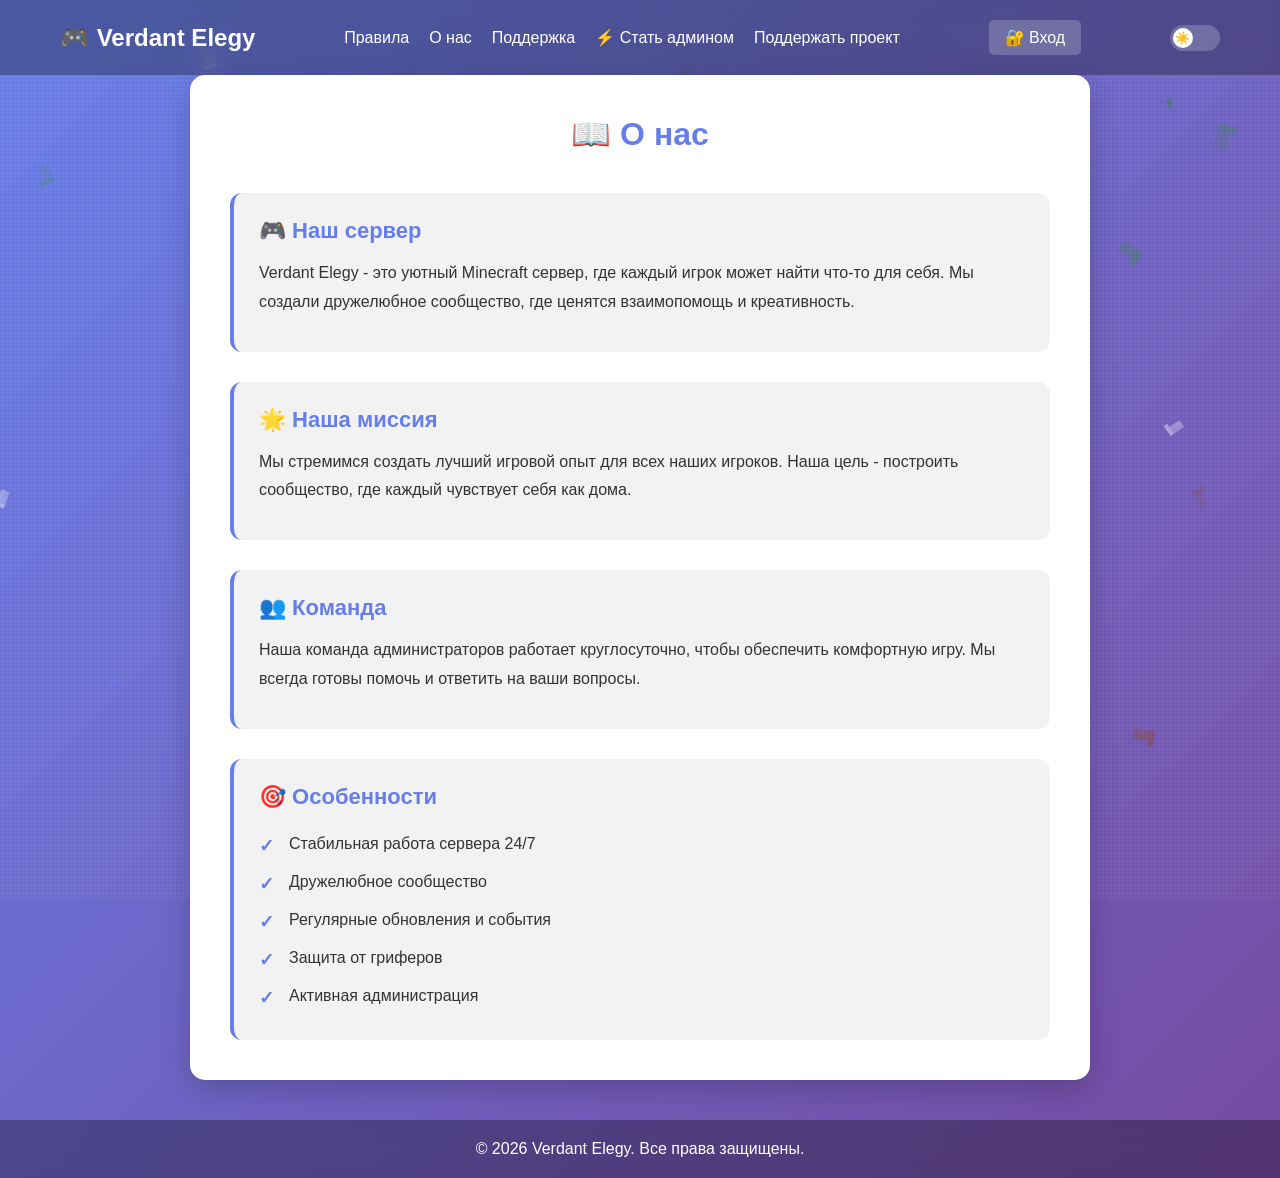
==== about.html @ e1be9d6c "Add files via upload" ====
<!DOCTYPE html>
<html lang="ru">
<head>
    <meta charset="UTF-8">
    <meta name="viewport" content="width=device-width, initial-scale=1.0">
    <title>Verdant Elegy - О нас</title>
    <link rel="icon" type="image/svg+xml" href="favicon.svg">
    <link rel="stylesheet" href="style.css?v=7">
</head>
<body>
    <header>
        <div class="container">
            <a href="index.html" style="text-decoration: none; color: white;"><h1>🎮 Verdant Elegy</h1></a>
            <nav>
                <a href="rules.html">Правила</a>
                <a href="about.html">О нас</a>
                <a href="support.html">Поддержка</a>
                <a href="apply.html">⚡ Стать админом</a>
                <a href="https://verdantelegy.trademc.org/" target="_blank">Поддержать проект</a>
            </nav>
            <div class="user-menu" id="user-menu-container" style="display: none;">
                <div class="user-menu-dropdown">
                    <div class="user-menu-toggle" id="user-menu-toggle">
                        <span id="username-display"></span>
                        <span>▼</span>
                    </div>
                    <div class="user-menu-content" id="user-menu-content">
                        <a href="admin.html" class="admin-link" id="admin-menu-link" style="display: none;">⚙️ Админ панель</a>
                        <button id="logout-btn" class="logout-btn">Выйти</button>
                    </div>
                </div>
            </div>
            <a href="login.html" id="login-link" style="background: rgba(255,255,255,0.2); padding: 8px 16px; border-radius: 5px; white-space: nowrap; text-decoration: none; color: white;">🔐 Вход</a>
            <button class="theme-toggle" id="themeToggle" aria-label="Переключить тему">
                <span class="theme-toggle-slider"></span>
            </button>
        </div>
    </header>

    <main class="container">
        <section class="about-section">
            <h2>📖 О нас</h2>
            <div class="about-content" id="about-content">
                <div class="about-block">
                    <h3>🎮 Наш сервер</h3>
                    <p>Verdant Elegy - это уютный Minecraft сервер, где каждый игрок может найти что-то для себя. Мы создали дружелюбное сообщество, где ценятся взаимопомощь и креативность.</p>
                </div>

                <div class="about-block">
                    <h3>🌟 Наша миссия</h3>
                    <p>Мы стремимся создать лучший игровой опыт для всех наших игроков. Наша цель - построить сообщество, где каждый чувствует себя как дома.</p>
                </div>

                <div class="about-block">
                    <h3>👥 Команда</h3>
                    <p>Наша команда администраторов работает круглосуточно, чтобы обеспечить комфортную игру. Мы всегда готовы помочь и ответить на ваши вопросы.</p>
                </div>

                <div class="about-block">
                    <h3>🎯 Особенности</h3>
                    <ul>
                        <li>Стабильная работа сервера 24/7</li>
                        <li>Дружелюбное сообщество</li>
                        <li>Регулярные обновления и события</li>
                        <li>Защита от гриферов</li>
                        <li>Активная администрация</li>
                    </ul>
                </div>
            </div>
        </section>
    </main>

    <footer>
        <div class="container">
            <p>© 2026 Verdant Elegy. Все права защищены.</p>
        </div>
    </footer>

    <script src="script.js"></script>
    <script src="about.js"></script>
</body>
</html>
---- style.css ----
* {
    margin: 0;
    padding: 0;
    box-sizing: border-box;
}

body {
    font-family: 'Segoe UI', Tahoma, Geneva, Verdana, sans-serif;
    background: linear-gradient(135deg, #667eea 0%, #764ba2 100%);
    color: #333;
    min-height: 100vh;
    transition: background 0.3s ease, color 0.3s ease;
    position: relative;
    overflow-x: hidden;
}

body::before {
    content: '';
    position: fixed;
    top: 0;
    left: 0;
    width: 100%;
    height: 100%;
    background-image: 
        repeating-linear-gradient(0deg, transparent, transparent 2px, rgba(255,255,255,0.03) 2px, rgba(255,255,255,0.03) 4px),
        repeating-linear-gradient(90deg, transparent, transparent 2px, rgba(255,255,255,0.03) 2px, rgba(255,255,255,0.03) 4px);
    pointer-events: none;
    z-index: 1;
}

body.dark-theme {
    background: linear-gradient(135deg, #1a1a2e 0%, #16213e 100%);
    color: #e0e0e0;
}

#particles-canvas {
    position: fixed;
    top: 0;
    left: 0;
    width: 100%;
    height: 100%;
    pointer-events: none;
    z-index: 0;
}

.container {
    max-width: 1200px;
    margin: 0 auto;
    padding: 0 20px;
    position: relative;
    z-index: 2;
}

header {
    background: rgba(0, 0, 0, 0.3);
    backdrop-filter: blur(10px);
    padding: 20px 0;
    position: sticky;
    top: 0;
    z-index: 100;
    transition: background 0.3s ease;
}

body.dark-theme header {
    background: rgba(0, 0, 0, 0.5);
}

header .container {
    display: flex;
    justify-content: space-between;
    align-items: center;
    gap: 20px;
}

.theme-toggle {
    background: rgba(255, 255, 255, 0.2);
    border: none;
    border-radius: 20px;
    width: 50px;
    height: 26px;
    cursor: pointer;
    transition: background 0.3s ease;
    padding: 0;
    position: relative;
    flex-shrink: 0;
}

.theme-toggle:hover {
    background: rgba(255, 255, 255, 0.3);
}

.theme-toggle-slider {
    position: absolute;
    top: 3px;
    left: 3px;
    width: 20px;
    height: 20px;
    background: white;
    border-radius: 50%;
    transition: transform 0.3s ease;
    display: flex;
    align-items: center;
    justify-content: center;
    font-size: 12px;
}

body.dark-theme .theme-toggle-slider {
    transform: translateX(24px);
}

.theme-toggle-slider::before {
    content: '☀️';
}

body.dark-theme .theme-toggle-slider::before {
    content: '🌙';
}

@keyframes slideIn {
    from {
        transform: translateX(100%);
        opacity: 0;
    }
    to {
        transform: translateX(0);
        opacity: 1;
    }
}

@keyframes slideOut {
    from {
        transform: translateX(0);
        opacity: 1;
    }
    to {
        transform: translateX(100%);
        opacity: 0;
    }
}

header h1 {
    color: white;
    font-size: 24px;
    white-space: nowrap;
}

nav {
    display: flex;
    align-items: center;
    gap: 20px;
}

nav a {
    color: white;
    text-decoration: none;
    transition: opacity 0.3s;
    white-space: nowrap;
}

nav a:hover {
    opacity: 0.7;
}

main {
    padding: 40px 20px;
    position: relative;
    z-index: 2;
}

section {
    background: white;
    border-radius: 15px;
    padding: 40px;
    margin-bottom: 30px;
    box-shadow: 0 10px 30px rgba(0, 0, 0, 0.2);
    transition: background 0.3s ease, color 0.3s ease;
}

body.dark-theme section {
    background: #0f3460;
    color: #e0e0e0;
}

.hero {
    text-align: center;
}

.hero h2 {
    color: #667eea;
    margin-bottom: 30px;
    font-size: 32px;
}

.server-info {
    background: #f8f9fa;
    padding: 20px;
    border-radius: 10px;
    display: inline-block;
    transition: background 0.3s ease;
}

body.dark-theme .server-info {
    background: rgba(0, 0, 0, 0.3);
}

.server-info p {
    margin: 10px 0;
    font-size: 18px;
}

.ip {
    background: #667eea;
    color: white;
    padding: 5px 15px;
    border-radius: 5px;
    font-family: monospace;
    cursor: pointer;
    transition: background 0.3s ease, transform 0.2s ease;
    user-select: none;
    position: relative;
}

.ip:hover {
    background: #5568d3;
    transform: scale(1.05);
}

.ip:active {
    transform: scale(0.98);
}

.ip::after {
    content: '📋';
    margin-left: 8px;
    opacity: 0.7;
}

.ip.copied::after {
    content: '✓';
    color: #4ade80;
}

.status-online {
    color: #4ade80;
    font-weight: bold;
}

.status-online::before {
    content: '🟢 ';
}

.status-offline {
    color: #ef4444;
    font-weight: bold;
}

.status-offline::before {
    content: '🔴 ';
}

.status-loading {
    color: #fbbf24;
    font-weight: bold;
}

.status-loading::before {
    content: '🟡 ';
}

#onlineInfo {
    animation: fadeIn 0.5s ease;
}

.rules-section h2 {
    color: #667eea;
    margin-bottom: 20px;
    text-align: center;
}

.rules-intro {
    text-align: center;
    font-size: 18px;
    color: #666;
    margin-bottom: 40px;
    padding: 15px;
    background: #f8f9fa;
    border-radius: 8px;
}

body.dark-theme .rules-intro {
    background: rgba(0, 0, 0, 0.3);
    color: #b0b0b0;
}

.rule-category {
    margin-bottom: 40px;
}

.rule-category h3 {
    color: #667eea;
    margin-bottom: 20px;
    font-size: 24px;
}

.rule-item {
    display: flex;
    gap: 15px;
    margin-bottom: 20px;
    padding: 20px;
    background: #f8f9fa;
    border-radius: 8px;
    transition: transform 0.2s ease, background 0.3s ease;
}

.rule-item:hover {
    transform: translateX(5px);
}

body.dark-theme .rule-item {
    background: rgba(0, 0, 0, 0.3);
}

.rule-number {
    font-size: 24px;
    font-weight: bold;
    color: #667eea;
    min-width: 30px;
}

.rule-content h4 {
    color: #333;
    margin-bottom: 8px;
    font-size: 18px;
}

body.dark-theme .rule-content h4 {
    color: #e0e0e0;
}

.rule-content p {
    color: #666;
    line-height: 1.6;
}

body.dark-theme .rule-content p {
    color: #b0b0b0;
}

.punishment-info {
    display: grid;
    gap: 20px;
    margin-top: 20px;
}

.punishment-item {
    display: flex;
    align-items: center;
    gap: 15px;
    padding: 20px;
    background: #fff3cd;
    border-left: 4px solid #ffc107;
    border-radius: 8px;
}

body.dark-theme .punishment-item {
    background: rgba(255, 193, 7, 0.2);
}

.punishment-icon {
    font-size: 32px;
}

.punishment-item strong {
    display: block;
    color: #333;
    margin-bottom: 5px;
}

body.dark-theme .punishment-item strong {
    color: #e0e0e0;
}

.punishment-item p {
    color: #666;
    margin: 0;
}

body.dark-theme .punishment-item p {
    color: #b0b0b0;
}

.rules-footer {
    margin-top: 40px;
    padding: 25px;
    background: #e3f2fd;
    border-radius: 8px;
    text-align: center;
}

body.dark-theme .rules-footer {
    background: rgba(102, 126, 234, 0.2);
}

.rules-footer p {
    margin: 10px 0;
    color: #333;
}

body.dark-theme .rules-footer p {
    color: #e0e0e0;
}

.rules-footer a {
    color: #667eea;
    text-decoration: none;
    font-weight: bold;
}

.rules-footer a:hover {
    text-decoration: underline;
}

@keyframes fadeIn {
    from {
        opacity: 0;
    }
    to {
        opacity: 1;
    }
}

.support-section h2,
.donate-section h2 {
    color: #667eea;
    margin-bottom: 30px;
    text-align: center;
}

.support-form {
    max-width: 600px;
    margin: 0 auto 40px;
}

.support-form h3 {
    margin-bottom: 20px;
    color: #555;
    transition: color 0.3s ease;
    text-align: center;
}

body.dark-theme .support-form h3 {
    color: #b0b0b0;
}

body.dark-theme .support-form p {
    color: #999;
}

.discord-support {
    text-align: center;
    padding: 40px;
    background: linear-gradient(135deg, #5865F2 0%, #7289DA 100%);
    border-radius: 15px;
    color: white;
    margin-bottom: 30px;
}

.discord-icon {
    font-size: 64px;
    margin-bottom: 20px;
}

.discord-support h3 {
    font-size: 28px;
    margin-bottom: 15px;
}

.discord-support p {
    font-size: 16px;
    margin-bottom: 25px;
    opacity: 0.9;
}

.discord-btn {
    display: inline-block;
    padding: 15px 40px;
    background: white;
    color: #5865F2;
    text-decoration: none;
    border-radius: 8px;
    font-weight: bold;
    font-size: 18px;
    transition: transform 0.3s ease, box-shadow 0.3s ease;
}

.discord-btn:hover {
    transform: translateY(-3px);
    box-shadow: 0 8px 20px rgba(0, 0, 0, 0.3);
}

.support-divider {
    text-align: center;
    margin: 40px 0;
    position: relative;
}

.support-divider::before,
.support-divider::after {
    content: '';
    position: absolute;
    top: 50%;
    width: 40%;
    height: 1px;
    background: #e0e0e0;
}

body.dark-theme .support-divider::before,
body.dark-theme .support-divider::after {
    background: #555;
}

.support-divider::before {
    left: 0;
}

.support-divider::after {
    right: 0;
}

.support-divider span {
    background: white;
    padding: 0 20px;
    color: #999;
    font-weight: bold;
}

body.dark-theme .support-divider span {
    background: #0f3460;
    color: #b0b0b0;
}

form input,
form select,
form textarea {
    width: 100%;
    padding: 12px;
    margin-bottom: 15px;
    border: 2px solid #e0e0e0;
    border-radius: 8px;
    font-size: 16px;
    transition: border-color 0.3s, background 0.3s, color 0.3s;
    background: white;
    color: #333;
}

body.dark-theme form input,
body.dark-theme form select,
body.dark-theme form textarea {
    background: rgba(0, 0, 0, 0.3);
    border-color: #555;
    color: #e0e0e0;
}

body.dark-theme form input::placeholder,
body.dark-theme form textarea::placeholder {
    color: #999;
}

form input:focus,
form select:focus,
form textarea:focus {
    outline: none;
    border-color: #667eea;
}

form button {
    width: 100%;
    padding: 15px;
    background: #667eea;
    color: white;
    border: none;
    border-radius: 8px;
    font-size: 18px;
    cursor: pointer;
    transition: background 0.3s;
}

form button:hover {
    background: #5568d3;
}

.faq-section h2 {
    color: #667eea;
    margin-bottom: 30px;
    text-align: center;
}

.faq {
    margin-top: 0;
}

.faq h3 {
    margin-bottom: 20px;
    color: #555;
    transition: color 0.3s ease;
}

body.dark-theme .faq h3 {
    color: #b0b0b0;
}

.faq-item {
    background: #f8f9fa;
    padding: 20px;
    border-radius: 8px;
    margin-bottom: 15px;
    transition: background 0.3s ease;
}

body.dark-theme .faq-item {
    background: rgba(0, 0, 0, 0.3);
}

.faq-item h4 {
    color: #667eea;
    margin-bottom: 10px;
}

.donate-options {
    display: grid;
    grid-template-columns: repeat(auto-fit, minmax(250px, 1fr));
    gap: 30px;
    margin-top: 30px;
}

.donate-card {
    background: #f8f9fa;
    padding: 30px;
    border-radius: 10px;
    text-align: center;
    transition: transform 0.3s;
}

.donate-card:hover {
    transform: translateY(-5px);
}

.donate-card.featured {
    background: linear-gradient(135deg, #667eea 0%, #764ba2 100%);
    color: white;
    transform: scale(1.05);
}

.donate-card h3 {
    font-size: 24px;
    margin-bottom: 15px;
}

.price {
    font-size: 32px;
    font-weight: bold;
    margin: 20px 0;
    color: #667eea;
}

.featured .price {
    color: white;
}

.donate-card ul {
    list-style: none;
    margin: 20px 0;
    text-align: left;
}

.donate-card li {
    padding: 8px 0;
    padding-left: 25px;
    position: relative;
}

.donate-card li:before {
    content: "✓";
    position: absolute;
    left: 0;
    color: #667eea;
    font-weight: bold;
}

.featured li:before {
    color: white;
}

.donate-btn {
    padding: 12px 30px;
    background: #667eea;
    color: white;
    border: none;
    border-radius: 8px;
    cursor: pointer;
    font-size: 16px;
    transition: background 0.3s;
}

.donate-btn:hover {
    background: #5568d3;
}

.featured .donate-btn {
    background: white;
    color: #667eea;
}

.featured .donate-btn:hover {
    background: #f0f0f0;
}

footer {
    background: rgba(0, 0, 0, 0.3);
    backdrop-filter: blur(10px);
    color: white;
    text-align: center;
    padding: 20px 0;
    margin-top: 40px;
    transition: background 0.3s ease;
}

body.dark-theme footer {
    background: rgba(0, 0, 0, 0.5);
}

@media (max-width: 768px) {
    header .container {
        flex-wrap: wrap;
        gap: 10px;
    }
    
    header h1 {
        font-size: 18px;
        width: 100%;
        text-align: center;
    }
    
    nav {
        width: 100%;
        flex-wrap: wrap;
        justify-content: center;
        gap: 8px;
    }
    
    nav a {
        font-size: 13px;
        padding: 6px 12px;
        background: rgba(255, 255, 255, 0.1);
        border-radius: 5px;
    }
    
    .user-menu {
        order: 3;
    }
    
    #login-link {
        order: 3;
        font-size: 13px;
        padding: 6px 12px;
    }
    
    .theme-toggle {
        order: 4;
        width: 60px !important;
        height: 32px !important;
        border-radius: 25px !important;
    }
    
    .theme-toggle-slider {
        width: 26px !important;
        height: 26px !important;
        font-size: 14px !important;
        top: 3px !important;
        left: 3px !important;
    }
    
    body.dark-theme .theme-toggle-slider {
        transform: translateX(28px) !important;
    }
    
    .user-menu-toggle {
        font-size: 13px;
        padding: 6px 12px;
    }
    
    .user-menu-content {
        right: auto;
        left: 50%;
        transform: translateX(-50%) translateY(-10px);
        min-width: 180px;
    }
    
    .user-menu-content.show {
        transform: translateX(-50%) translateY(0);
    }
    
    section {
        padding: 25px 20px;
    }
    
    .hero h2 {
        font-size: 24px;
    }
    
    .server-info {
        padding: 15px;
        width: 100%;
    }
    
    .server-info p {
        font-size: 16px;
    }
    
    .ip {
        display: inline-block;
        word-break: break-all;
        font-size: 14px;
    }
    
    .support-form {
        padding: 0;
    }
    
    .support-section h2,
    .faq-section h2 {
        font-size: 24px;
    }
    
    form input,
    form select,
    form textarea {
        font-size: 16px;
        padding: 14px;
    }
    
    form button {
        padding: 16px;
        font-size: 16px;
    }
    
    .faq-item {
        padding: 15px;
    }
    
    .faq-item h4 {
        font-size: 16px;
    }
    
    .donate-options {
        grid-template-columns: 1fr;
    }
    
    .donate-card.featured {
        transform: scale(1);
    }
    
    .rule-item {
        flex-direction: column;
        padding: 15px;
    }
    
    .rule-number {
        font-size: 20px;
    }
    
    .discord-support {
        padding: 30px 20px;
    }
    
    .discord-support h3 {
        font-size: 22px;
    }
    
    .discord-btn {
        padding: 12px 30px;
        font-size: 16px;
    }
}

@media (min-width: 769px) and (max-width: 1024px) {
    .container {
        max-width: 900px;
    }
    
    header h1 {
        font-size: 22px;
    }
    
    nav a {
        font-size: 15px;
    }
    
    .theme-toggle {
        width: 55px;
        height: 30px;
    }
    
    .theme-toggle-slider {
        width: 24px;
        height: 24px;
        font-size: 13px;
    }
    
    body.dark-theme .theme-toggle-slider {
        transform: translateX(25px);
    }
    
    .hero h2 {
        font-size: 28px;
    }
    
    .server-info p {
        font-size: 17px;
    }
    
    section {
        padding: 35px;
    }
    
    .donate-options {
        grid-template-columns: repeat(2, 1fr);
    }
    
    .donate-card.featured {
        grid-column: span 2;
        max-width: 400px;
        margin: 0 auto;
    }
    
    .admin-grid {
        grid-template-columns: repeat(2, 1fr);
    }
    
    .admin-card.full-width {
        grid-column: 1 / -1;
    }
    
    .users-table {
        font-size: 14px;
    }
    
    .application-grid {
        grid-template-columns: repeat(2, 1fr);
    }
    
    .requests-stats {
        flex-wrap: nowrap;
    }
    
    .applications-stats {
        flex-wrap: nowrap;
    }
}

@media (max-width: 480px) {
    body {
        font-size: 14px;
    }
    
    header {
        padding: 12px 0;
    }
    
    header h1 {
        font-size: 16px;
    }
    
    nav a {
        font-size: 12px;
        padding: 5px 10px;
    }
    
    #login-link,
    .user-menu-toggle {
        font-size: 12px;
        padding: 5px 10px;
    }
    
    .theme-toggle {
        width: 70px !important;
        height: 36px !important;
        border-radius: 30px !important;
    }
    
    .theme-toggle-slider {
        width: 30px !important;
        height: 30px !important;
        font-size: 16px !important;
        top: 3px !important;
        left: 3px !important;
    }
    
    body.dark-theme .theme-toggle-slider {
        transform: translateX(34px) !important;
    }
    
    main {
        padding: 20px 10px;
    }
    
    section {
        padding: 20px 15px;
        margin-bottom: 20px;
    }
    
    .hero h2 {
        font-size: 20px;
        margin-bottom: 20px;
    }
    
    .server-info {
        padding: 12px;
    }
    
    .server-info p {
        font-size: 14px;
        margin: 8px 0;
    }
    
    .ip {
        font-size: 12px;
        padding: 4px 10px;
    }
    
    .support-section h2,
    .faq-section h2,
    .rules-section h2 {
        font-size: 20px;
        margin-bottom: 20px;
    }
    
    .support-form h3,
    .faq h3 {
        font-size: 18px;
    }
    
    .faq-item h4 {
        font-size: 15px;
    }
    
    .faq-item p {
        font-size: 14px;
    }
    
    .discord-support {
        padding: 25px 15px;
    }
    
    .discord-icon {
        font-size: 48px;
    }
    
    .discord-support h3 {
        font-size: 20px;
    }
    
    .discord-support p {
        font-size: 14px;
    }
    
    .discord-btn {
        padding: 10px 25px;
        font-size: 14px;
    }
    
    .rule-category h3 {
        font-size: 20px;
    }
    
    .rule-item {
        padding: 12px;
    }
    
    .rule-number {
        font-size: 18px;
    }
    
    .rule-content h4 {
        font-size: 16px;
    }
    
    .rule-content p {
        font-size: 14px;
    }
    
    footer {
        font-size: 13px;
        padding: 15px 0;
    }
    
    .user-menu-content {
        min-width: 160px;
        padding: 8px;
    }
    
    .user-menu-content a,
    .user-menu-content button {
        padding: 8px 12px;
        font-size: 13px;
    }
}


.chat-section h2 {
    color: #667eea;
    margin-bottom: 20px;
    text-align: center;
}

.chat-intro {
    text-align: center;
    font-size: 18px;
    color: #666;
    margin-bottom: 40px;
}

body.dark-theme .chat-intro {
    color: #b0b0b0;
}

.chat-widget-container {
    background: white;
    border-radius: 15px;
    overflow: hidden;
    box-shadow: 0 10px 30px rgba(0, 0, 0, 0.2);
    margin-bottom: 30px;
    min-height: 600px;
}

body.dark-theme .chat-widget-container {
    background: #0f3460;
}

widgetbot {
    display: block;
    border-radius: 15px;
}

.discord-embed-container {
    background: #2c2f33;
    border-radius: 15px;
    overflow: hidden;
    box-shadow: 0 10px 30px rgba(0, 0, 0, 0.2);
    margin-bottom: 30px;
    padding: 10px;
}

.discord-embed-container iframe {
    border-radius: 10px;
}

.discord-direct-join {
    background: linear-gradient(135deg, #5865F2 0%, #7289DA 100%);
    padding: 30px;
    border-radius: 15px;
    text-align: center;
    color: white;
    margin-top: 20px;
}

.discord-direct-join h3 {
    color: white;
    font-size: 22px;
    margin-bottom: 20px;
}

.chat-info {
    background: #f8f9fa;
    padding: 30px;
    border-radius: 15px;
    margin-bottom: 30px;
}

body.dark-theme .chat-info {
    background: rgba(0, 0, 0, 0.3);
}

.chat-info h3 {
    color: #667eea;
    margin-bottom: 20px;
}

.chat-info ol {
    margin-left: 20px;
    line-height: 2;
    color: #555;
}

body.dark-theme .chat-info ol {
    color: #b0b0b0;
}

.discord-join-box {
    background: linear-gradient(135deg, #5865F2 0%, #7289DA 100%);
    padding: 40px;
    border-radius: 15px;
    text-align: center;
    color: white;
    margin-top: 30px;
}

.discord-join-box h3 {
    color: white;
    font-size: 28px;
    margin-bottom: 15px;
}

.discord-join-box p {
    font-size: 16px;
    margin-bottom: 25px;
    opacity: 0.9;
}

.discord-btn-large {
    display: inline-flex;
    align-items: center;
    gap: 15px;
    padding: 18px 45px;
    background: white;
    color: #5865F2;
    text-decoration: none;
    border-radius: 10px;
    font-weight: bold;
    font-size: 20px;
    transition: transform 0.3s ease, box-shadow 0.3s ease;
}

.discord-btn-large:hover {
    transform: translateY(-3px);
    box-shadow: 0 10px 25px rgba(0, 0, 0, 0.3);
}

.discord-icon-large {
    font-size: 32px;
}

.chat-alternative {
    margin-top: 40px;
}

.chat-alternative h3 {
    color: #667eea;
    margin-bottom: 25px;
    text-align: center;
}

.contact-methods {
    display: grid;
    grid-template-columns: repeat(auto-fit, minmax(250px, 1fr));
    gap: 25px;
}

.contact-card {
    background: #f8f9fa;
    padding: 30px;
    border-radius: 15px;
    text-align: center;
    transition: transform 0.3s ease;
}

body.dark-theme .contact-card {
    background: rgba(0, 0, 0, 0.3);
}

.contact-card:hover {
    transform: translateY(-5px);
}

.contact-icon {
    font-size: 48px;
    display: block;
    margin-bottom: 15px;
}

.contact-card h4 {
    color: #333;
    margin-bottom: 10px;
    font-size: 20px;
}

body.dark-theme .contact-card h4 {
    color: #e0e0e0;
}

.contact-card p {
    color: #666;
    margin-bottom: 20px;
}

body.dark-theme .contact-card p {
    color: #b0b0b0;
}

.contact-link {
    display: inline-block;
    padding: 10px 25px;
    background: #667eea;
    color: white;
    text-decoration: none;
    border-radius: 8px;
    transition: background 0.3s ease;
}

.contact-link:hover {
    background: #5568d3;
}


/* Плавающая кнопка чата */
.floating-chat-btn {
    position: fixed;
    bottom: 30px;
    right: 30px;
    width: 60px;
    height: 60px;
    background: linear-gradient(135deg, #0088cc 0%, #0077b5 100%);
    border-radius: 50%;
    display: flex;
    align-items: center;
    justify-content: center;
    cursor: pointer;
    box-shadow: 0 4px 20px rgba(0, 136, 204, 0.4);
    z-index: 1000;
    transition: transform 0.3s ease, box-shadow 0.3s ease;
    border: none;
}

.floating-chat-btn:hover {
    transform: scale(1.1);
    box-shadow: 0 6px 30px rgba(0, 136, 204, 0.6);
}

.floating-chat-btn svg {
    width: 32px;
    height: 32px;
    fill: white;
}

.chat-popup {
    position: fixed;
    bottom: 100px;
    right: 30px;
    width: 400px;
    height: 550px;
    background: white;
    border-radius: 15px;
    box-shadow: 0 10px 40px rgba(0, 0, 0, 0.3);
    z-index: 999;
    display: none;
    flex-direction: column;
}

body.dark-theme .chat-popup {
    background: #1a1a2e;
}

.chat-popup.active {
    display: flex;
    animation: slideUp 0.3s ease;
}

@keyframes slideUp {
    from {
        opacity: 0;
        transform: translateY(20px);
    }
    to {
        opacity: 1;
        transform: translateY(0);
    }
}

.chat-popup-header {
    background: linear-gradient(135deg, #0088cc 0%, #0077b5 100%);
    color: white;
    padding: 20px;
    display: flex;
    justify-content: space-between;
    align-items: center;
}

.chat-popup-header h3 {
    margin: 0;
    font-size: 18px;
}

.chat-close-btn {
    background: none;
    border: none;
    color: white;
    font-size: 24px;
    cursor: pointer;
    padding: 0;
    width: 30px;
    height: 30px;
    display: flex;
    align-items: center;
    justify-content: center;
}

.chat-popup-body {
    padding: 25px;
}

.chat-messages {
    flex: 1;
    overflow-y: auto;
    padding: 20px;
    display: flex;
    flex-direction: column;
    gap: 15px;
}

.chat-message {
    display: flex;
    gap: 10px;
    animation: messageSlide 0.3s ease;
}

@keyframes messageSlide {
    from {
        opacity: 0;
        transform: translateY(10px);
    }
    to {
        opacity: 1;
        transform: translateY(0);
    }
}

.chat-message.user-message {
    flex-direction: row-reverse;
}

.message-avatar {
    width: 35px;
    height: 35px;
    border-radius: 50%;
    display: flex;
    align-items: center;
    justify-content: center;
    font-size: 18px;
    flex-shrink: 0;
    background: #f0f0f0;
}

body.dark-theme .message-avatar {
    background: rgba(255, 255, 255, 0.1);
}

.user-message .message-avatar {
    background: #667eea;
}

.message-content {
    max-width: 70%;
}

.message-content p {
    background: #f0f0f0;
    padding: 10px 15px;
    border-radius: 15px;
    margin: 0 0 5px 0;
    word-wrap: break-word;
}

body.dark-theme .message-content p {
    background: rgba(255, 255, 255, 0.1);
    color: #e0e0e0;
}

.user-message .message-content p {
    background: #667eea;
    color: white;
}

.message-time {
    font-size: 11px;
    color: #999;
    padding: 0 5px;
}

.chat-input-container {
    padding: 15px;
    border-top: 1px solid #e0e0e0;
}

body.dark-theme .chat-input-container {
    border-top-color: #333;
}

#chatForm {
    display: flex;
    gap: 10px;
}

#chatInput {
    flex: 1;
    padding: 12px 15px;
    border: 2px solid #e0e0e0;
    border-radius: 25px;
    font-size: 14px;
    outline: none;
    transition: border-color 0.3s;
}

body.dark-theme #chatInput {
    background: rgba(255, 255, 255, 0.1);
    border-color: #333;
    color: #e0e0e0;
}

#chatInput:focus {
    border-color: #667eea;
}

.chat-send-btn {
    width: 45px;
    height: 45px;
    background: #667eea;
    border: none;
    border-radius: 50%;
    color: white;
    cursor: pointer;
    display: flex;
    align-items: center;
    justify-content: center;
    transition: background 0.3s, transform 0.2s;
    flex-shrink: 0;
}

.chat-send-btn:hover {
    background: #5568d3;
    transform: scale(1.05);
}

.chat-send-btn:active {
    transform: scale(0.95);
}

.chat-option {
    display: flex;
    align-items: center;
    gap: 15px;
    padding: 15px;
    background: #f8f9fa;
    border-radius: 10px;
    margin-bottom: 15px;
    cursor: pointer;
    transition: transform 0.2s ease, background 0.2s ease;
    text-decoration: none;
    color: inherit;
}

body.dark-theme .chat-option {
    background: rgba(0, 0, 0, 0.3);
}

.chat-option:hover {
    transform: translateX(5px);
    background: #e9ecef;
}

body.dark-theme .chat-option:hover {
    background: rgba(0, 0, 0, 0.5);
}

.chat-option-icon {
    width: 40px;
    height: 40px;
    border-radius: 50%;
    display: flex;
    align-items: center;
    justify-content: center;
    font-size: 20px;
    flex-shrink: 0;
}

.telegram-icon {
    background: linear-gradient(135deg, #0088cc 0%, #0077b5 100%);
}

.discord-icon {
    background: linear-gradient(135deg, #5865F2 0%, #7289DA 100%);
}

.chat-option-text h4 {
    margin: 0 0 5px 0;
    font-size: 16px;
    color: #333;
}

body.dark-theme .chat-option-text h4 {
    color: #e0e0e0;
}

.chat-option-text p {
    margin: 0;
    font-size: 13px;
    color: #666;
}

body.dark-theme .chat-option-text p {
    color: #999;
}

@media (max-width: 480px) {
    .chat-popup {
        width: calc(100vw - 40px);
        right: 20px;
    }
    
    .floating-chat-btn {
        right: 20px;
        bottom: 20px;
    }
}


.telegram-chat-widget {
    min-height: 200px;
    margin-bottom: 20px;
}

.chat-divider {
    text-align: center;
    color: #999;
    font-size: 14px;
    margin: 20px 0;
    position: relative;
}

.chat-divider::before,
.chat-divider::after {
    content: '';
    position: absolute;
    top: 50%;
    width: 35%;
    height: 1px;
    background: #e0e0e0;
}

body.dark-theme .chat-divider::before,
body.dark-theme .chat-divider::after {
    background: #555;
}

.chat-divider::before {
    left: 0;
}

.chat-divider::after {
    right: 0;
}


/* Авторизация */
.auth-section {
    min-height: 60vh;
    display: flex;
    justify-content: center;
    align-items: center;
    padding: 40px 0;
}

.auth-container {
    background: var(--card-bg);
    border-radius: 15px;
    padding: 40px;
    max-width: 450px;
    width: 100%;
    box-shadow: 0 10px 30px rgba(0, 0, 0, 0.3);
}

.auth-tabs {
    display: flex;
    gap: 10px;
    margin-bottom: 30px;
}

.auth-tab {
    flex: 1;
    padding: 12px;
    background: transparent;
    border: 2px solid var(--primary-color);
    color: var(--text-color);
    border-radius: 8px;
    cursor: pointer;
    font-size: 16px;
    transition: all 0.3s;
}

.auth-tab.active {
    background: var(--primary-color);
    color: white;
}

.auth-form {
    display: none;
}

.auth-form.active {
    display: block;
}

.auth-form h2 {
    margin-bottom: 25px;
    color: var(--text-color);
    text-align: center;
}

.auth-form input {
    width: 100%;
    padding: 12px;
    margin-bottom: 15px;
    border: 2px solid var(--border-color);
    border-radius: 8px;
    background: var(--bg-color);
    color: var(--text-color);
    font-size: 14px;
    box-sizing: border-box;
}

.auth-form input:focus {
    outline: none;
    border-color: var(--primary-color);
}

.auth-form button {
    width: 100%;
    padding: 14px;
    background: var(--primary-color);
    color: white;
    border: none;
    border-radius: 8px;
    font-size: 16px;
    font-weight: bold;
    cursor: pointer;
    transition: all 0.3s;
}

.auth-form button:hover {
    background: var(--secondary-color);
    transform: translateY(-2px);
}

.auth-message {
    margin-top: 15px;
    text-align: center;
    font-size: 14px;
    min-height: 20px;
}

/* Панель администратора */
.admin-section {
    padding: 40px 0;
}

.admin-section h2 {
    text-align: center;
    margin-bottom: 40px;
    color: var(--text-color);
}

.admin-grid {
    display: grid;
    grid-template-columns: repeat(auto-fit, minmax(300px, 1fr));
    gap: 25px;
    max-width: 1000px;
    margin: 0 auto;
}

.admin-card {
    background: var(--card-bg);
    border-radius: 15px;
    padding: 25px;
    box-shadow: 0 5px 15px rgba(0, 0, 0, 0.2);
}

.admin-card.full-width {
    grid-column: 1 / -1;
}

.admin-card h3 {
    margin-bottom: 20px;
    color: var(--primary-color);
    border-bottom: 2px solid var(--border-color);
    padding-bottom: 10px;
    text-align: center;
}

.stat-item {
    display: flex;
    justify-content: space-between;
    padding: 12px 0;
    border-bottom: 1px solid var(--border-color);
    color: var(--text-color);
    align-items: center;
}

.stat-item:last-child {
    border-bottom: none;
}

.stat-item strong {
    color: var(--primary-color);
    font-size: 18px;
}

/* Таблица пользователей */
.users-table {
    overflow-x: auto;
}

.users-table table {
    width: 100%;
    border-collapse: collapse;
}

.users-table th,
.users-table td {
    padding: 12px;
    text-align: left;
    border-bottom: 1px solid var(--border-color);
    color: var(--text-color);
}

.users-table th {
    background: var(--primary-color);
    color: white;
    font-weight: bold;
}

.users-table select {
    padding: 6px 10px;
    border: 1px solid var(--border-color);
    border-radius: 5px;
    background: var(--bg-color);
    color: var(--text-color);
    cursor: pointer;
}

.delete-btn {
    padding: 6px 12px;
    background: #e74c3c;
    color: white;
    border: none;
    border-radius: 5px;
    cursor: pointer;
    font-size: 12px;
    transition: all 0.3s;
}

.delete-btn:hover {
    background: #c0392b;
}

/* Форма настроек */
#server-settings label {
    display: block;
    margin-bottom: 15px;
    color: var(--text-color);
}

#server-settings label span {
    display: block;
    margin-bottom: 5px;
    font-weight: bold;
}

#server-settings input {
    width: 100%;
    padding: 10px;
    border: 2px solid var(--border-color);
    border-radius: 8px;
    background: var(--bg-color);
    color: var(--text-color);
    box-sizing: border-box;
}

#server-settings button {
    width: 100%;
    padding: 12px;
    background: var(--primary-color);
    color: white;
    border: none;
    border-radius: 8px;
    font-size: 16px;
    font-weight: bold;
    cursor: pointer;
    margin-top: 10px;
    transition: all 0.3s;
}

#server-settings button:hover {
    background: var(--secondary-color);
}

/* Быстрые действия */
.quick-actions {
    display: flex;
    flex-direction: column;
    gap: 12px;
}

.action-btn {
    padding: 12px;
    background: var(--primary-color);
    color: white;
    border: none;
    border-radius: 8px;
    cursor: pointer;
    font-size: 14px;
    transition: all 0.3s;
}

.action-btn:hover {
    background: var(--secondary-color);
    transform: translateX(5px);
}

/* Меню пользователя */
.user-menu {
    display: flex;
    align-items: center;
    gap: 15px;
    color: white;
    position: relative;
}

.user-menu-dropdown {
    position: relative;
}

.user-menu-toggle {
    background: rgba(255, 255, 255, 0.2);
    padding: 8px 16px;
    border-radius: 5px;
    cursor: pointer;
    display: flex;
    align-items: center;
    gap: 8px;
    transition: background 0.3s;
    user-select: none;
    white-space: nowrap;
}

.user-menu-toggle:hover {
    background: rgba(255, 255, 255, 0.3);
}

.user-menu-content {
    position: absolute;
    top: calc(100% + 5px);
    right: 0;
    background: rgba(0, 0, 0, 0.95);
    backdrop-filter: blur(10px);
    border-radius: 8px;
    padding: 10px;
    min-width: 200px;
    opacity: 0;
    visibility: hidden;
    transform: translateY(-10px);
    transition: all 0.3s ease;
    flex-direction: column;
    gap: 8px;
    z-index: 1000;
    box-shadow: 0 4px 20px rgba(0, 0, 0, 0.5);
}

.user-menu-content.show {
    opacity: 1;
    visibility: visible;
    transform: translateY(0);
    display: flex !important;
}

.user-menu-content a,
.user-menu-content button {
    padding: 10px 15px;
    border-radius: 5px;
    text-decoration: none;
    color: white;
    background: transparent;
    border: none;
    cursor: pointer;
    text-align: left;
    transition: background 0.3s;
    font-size: 14px;
    width: 100%;
}

.user-menu-content a:hover,
.user-menu-content button:hover {
    background: rgba(255, 255, 255, 0.1);
}

.user-menu-content .admin-link {
    background: rgba(255, 215, 0, 0.2);
}

.user-menu-content .admin-link:hover {
    background: rgba(255, 215, 0, 0.3);
}

.logout-btn {
    padding: 8px 16px;
    background: #e74c3c;
    color: white;
    border: none;
    border-radius: 8px;
    cursor: pointer;
    font-size: 14px;
    transition: all 0.3s;
}

.logout-btn:hover {
    background: #c0392b;
}

/* Адаптивность для админ-панели */
@media (max-width: 768px) {
    .admin-section h2 {
        font-size: 22px;
        margin-bottom: 25px;
    }
    
    .admin-grid {
        grid-template-columns: 1fr;
        gap: 20px;
    }
    
    .admin-card {
        padding: 20px;
    }
    
    .admin-card h3 {
        font-size: 16px;
        margin-bottom: 15px;
    }
    
    /* Статистика */
    .stat-item {
        flex-direction: row;
        justify-content: space-between;
        padding: 10px 0;
    }
    
    .stat-item span {
        font-size: 14px;
    }
    
    .stat-item strong {
        font-size: 18px;
    }
    
    /* Таблица пользователей */
    .users-table {
        font-size: 12px;
        overflow-x: auto;
        display: block;
    }
    
    .users-table table {
        min-width: 600px;
    }
    
    .users-table th,
    .users-table td {
        padding: 8px 4px;
        font-size: 12px;
    }
    
    .users-table th {
        font-size: 11px;
    }
    
    .role-select {
        font-size: 11px;
        padding: 4px 6px;
    }
    
    .delete-user-btn {
        font-size: 10px;
        padding: 4px 8px;
    }
    
    /* Информация о сервере */
    .server-info-admin p {
        font-size: 14px;
        margin: 8px 0;
    }
    
    /* Быстрые действия */
    .admin-action-btn {
        font-size: 13px;
        padding: 10px;
        margin-bottom: 8px;
    }
}


/* Дополнительные стили для админ-панели */
.user-menu {
    display: flex;
    align-items: center;
    gap: 15px;
    color: white;
}

.logout-btn {
    padding: 8px 16px;
    background: rgba(255, 255, 255, 0.2);
    color: white;
    border: none;
    border-radius: 5px;
    cursor: pointer;
    transition: background 0.3s;
}

.logout-btn:hover {
    background: rgba(255, 255, 255, 0.3);
}

.server-info-admin {
    color: var(--text-color);
}

.server-info-admin p {
    margin: 10px 0;
}

.admin-action-btn {
    width: 100%;
    padding: 12px;
    margin-bottom: 10px;
    background: var(--primary-color);
    color: white;
    border: none;
    border-radius: 8px;
    cursor: pointer;
    font-size: 14px;
    transition: all 0.3s;
    display: block;
}

.admin-action-btn:hover {
    background: var(--secondary-color);
    transform: scale(1.02);
}

.delete-user-btn {
    padding: 6px 12px;
    background: #e74c3c;
    color: white;
    border: none;
    border-radius: 5px;
    cursor: pointer;
    font-size: 12px;
    transition: all 0.3s;
}

.delete-user-btn:hover {
    background: #c0392b;
}

.role-select {
    padding: 6px 10px;
    border: 1px solid #e0e0e0;
    border-radius: 5px;
    background: white;
    cursor: pointer;
}

body.dark-theme .role-select {
    background: rgba(0, 0, 0, 0.3);
    border-color: #555;
    color: #e0e0e0;
}

/* CSS переменные для темной темы */
:root {
    --primary-color: #667eea;
    --secondary-color: #5568d3;
    --text-color: #333;
    --bg-color: white;
    --card-bg: white;
    --border-color: #e0e0e0;
}

body.dark-theme {
    --text-color: #e0e0e0;
    --bg-color: #0f3460;
    --card-bg: #0f3460;
    --border-color: #555;
}

@media (max-width: 768px) {
    .auth-container {
        padding: 25px 20px;
        margin: 0 15px;
    }
    
    .auth-tab {
        font-size: 14px;
        padding: 10px;
    }
    
    .auth-form h2 {
        font-size: 22px;
    }
    
    .auth-form input {
        font-size: 14px;
        padding: 10px;
    }
    
    .auth-form button {
        font-size: 15px;
        padding: 12px;
    }
    
    .password-container input {
        font-size: 14px;
    }
    
    .toggle-password {
        width: 36px;
        min-width: 36px;
        max-width: 36px;
        font-size: 14px;
    }
    
    .send-code-btn {
        font-size: 14px;
        padding: 10px;
    }
    
    .admin-grid {
        grid-template-columns: 1fr;
    }
    
    .users-table {
        font-size: 14px;
    }
    
    .users-table th,
    .users-table td {
        padding: 8px;
    }
    
    .user-menu {
        flex-direction: column;
        gap: 10px;
    }
}


/* Страница запросов поддержки */
.requests-controls {
    display: flex;
    justify-content: space-between;
    align-items: center;
    margin-bottom: 30px;
    padding: 0 20px;
    gap: 20px;
    flex-wrap: wrap;
}

.requests-stats {
    display: flex;
    gap: 15px;
    flex-wrap: wrap;
}

.stat-badge {
    background: var(--card-bg);
    padding: 12px 20px;
    border-radius: 8px;
    display: flex;
    flex-direction: column;
    gap: 5px;
    border: 2px solid var(--border-color);
}

.stat-label {
    font-size: 12px;
    color: #999;
    text-transform: uppercase;
}

.stat-value {
    font-size: 24px;
    font-weight: bold;
    color: var(--primary-color);
}

.stat-value.new {
    color: #f39c12;
}

.stat-value.processed {
    color: #27ae60;
}

.requests-actions {
    display: flex;
    gap: 10px;
    flex-wrap: wrap;
}

.filter-btn {
    padding: 10px 20px;
    background: var(--card-bg);
    border: 2px solid var(--border-color);
    color: var(--text-color);
    border-radius: 8px;
    cursor: pointer;
    transition: all 0.3s;
    font-size: 14px;
}

.filter-btn:hover {
    background: var(--primary-color);
    color: white;
    border-color: var(--primary-color);
}

.filter-btn.active {
    background: var(--primary-color);
    color: white;
    border-color: var(--primary-color);
}

.clear-all-btn {
    padding: 10px 20px;
    background: #e74c3c;
    border: none;
    color: white;
    border-radius: 8px;
    cursor: pointer;
    transition: all 0.3s;
    font-size: 14px;
}

.clear-all-btn:hover {
    background: #c0392b;
}

.requests-list {
    display: flex;
    flex-direction: column;
    gap: 20px;
}

.request-card {
    background: var(--card-bg);
    border-radius: 12px;
    padding: 25px;
    border: 2px solid var(--border-color);
    transition: all 0.3s;
}

.request-card:hover {
    transform: translateY(-2px);
    box-shadow: 0 5px 20px rgba(0, 0, 0, 0.1);
}

.request-card.new {
    border-left: 5px solid #f39c12;
}

.request-card.processed {
    border-left: 5px solid #27ae60;
    opacity: 0.8;
}

.request-header {
    display: flex;
    justify-content: space-between;
    align-items: center;
    margin-bottom: 20px;
    padding-bottom: 15px;
    border-bottom: 1px solid var(--border-color);
    flex-wrap: wrap;
    gap: 10px;
}

.request-info {
    display: flex;
    gap: 20px;
    flex-wrap: wrap;
}

.request-category {
    background: var(--primary-color);
    color: white;
    padding: 6px 12px;
    border-radius: 6px;
    font-size: 14px;
    font-weight: bold;
}

.request-date {
    color: #999;
    font-size: 14px;
    display: flex;
    align-items: center;
}

.request-status-badge {
    padding: 6px 12px;
    border-radius: 6px;
    font-size: 14px;
    font-weight: bold;
}

.request-status-badge.new {
    background: #fff3cd;
    color: #856404;
}

body.dark-theme .request-status-badge.new {
    background: rgba(243, 156, 18, 0.2);
    color: #f39c12;
}

.request-status-badge.processed {
    background: #d4edda;
    color: #155724;
}

body.dark-theme .request-status-badge.processed {
    background: rgba(39, 174, 96, 0.2);
    color: #27ae60;
}

.request-body {
    margin-bottom: 20px;
}

.request-field {
    margin-bottom: 15px;
    color: var(--text-color);
}

.request-field strong {
    display: block;
    margin-bottom: 5px;
    color: var(--primary-color);
}

.request-message {
    background: rgba(0, 0, 0, 0.05);
    padding: 15px;
    border-radius: 8px;
    margin: 10px 0 0 0;
    line-height: 1.6;
    white-space: pre-wrap;
    word-wrap: break-word;
}

body.dark-theme .request-message {
    background: rgba(255, 255, 255, 0.05);
}

.request-actions {
    display: flex;
    gap: 10px;
    flex-wrap: wrap;
}

.mark-processed-btn,
.mark-new-btn {
    padding: 10px 20px;
    background: #27ae60;
    color: white;
    border: none;
    border-radius: 6px;
    cursor: pointer;
    font-size: 14px;
    transition: all 0.3s;
}

.mark-processed-btn:hover {
    background: #229954;
}

.mark-new-btn {
    background: #f39c12;
}

.mark-new-btn:hover {
    background: #e67e22;
}

.delete-request-btn {
    padding: 10px 20px;
    background: #e74c3c;
    color: white;
    border: none;
    border-radius: 6px;
    cursor: pointer;
    font-size: 14px;
    transition: all 0.3s;
}

.delete-request-btn:hover {
    background: #c0392b;
}

.no-requests {
    text-align: center;
    padding: 60px 20px;
    color: #999;
}

.no-requests h3 {
    color: var(--text-color);
    margin-bottom: 10px;
}

@media (max-width: 768px) {
    .requests-controls {
        flex-direction: column;
        align-items: stretch;
        padding: 15px;
    }
    
    .requests-stats {
        justify-content: space-between;
        width: 100%;
    }
    
    .stat-badge {
        flex: 1;
        min-width: 100px;
        padding: 10px 12px;
    }
    
    .stat-label {
        font-size: 10px;
    }
    
    .stat-value {
        font-size: 20px;
    }
    
    .requests-actions {
        justify-content: stretch;
        width: 100%;
    }
    
    .filter-btn,
    .clear-all-btn {
        flex: 1;
        font-size: 12px;
        padding: 8px 12px;
    }
    
    .request-header {
        flex-direction: column;
        align-items: flex-start;
    }
    
    .request-info {
        width: 100%;
    }
    
    .request-category,
    .request-date,
    .request-status-badge {
        font-size: 12px;
    }
    
    .request-field strong {
        font-size: 13px;
    }
    
    .request-field p {
        font-size: 14px;
    }
    
    .request-actions {
        width: 100%;
    }
    
    .mark-processed-btn,
    .mark-new-btn,
    .delete-request-btn {
        flex: 1;
        font-size: 12px;
        padding: 8px 12px;
    }
}


/* Страница заявок на администратора */
.apply-section {
    max-width: 800px;
    margin: 0 auto;
}

.apply-header {
    text-align: center;
    margin-bottom: 40px;
}

.apply-header h2 {
    color: var(--primary-color);
    margin-bottom: 20px;
}

.apply-status {
    display: flex;
    justify-content: center;
    margin-top: 20px;
}

.status-badge {
    padding: 12px 24px;
    border-radius: 8px;
    font-weight: bold;
    font-size: 16px;
}

.status-badge.open {
    background: #d4edda;
    color: #155724;
}

body.dark-theme .status-badge.open {
    background: rgba(39, 174, 96, 0.2);
    color: #27ae60;
}

.status-badge.closed {
    background: #f8d7da;
    color: #721c24;
}

body.dark-theme .status-badge.closed {
    background: rgba(231, 76, 60, 0.2);
    color: #e74c3c;
}

.apply-info {
    background: var(--card-bg);
    padding: 30px;
    border-radius: 12px;
    margin-bottom: 30px;
    border: 2px solid var(--border-color);
}

.apply-info h3 {
    color: var(--primary-color);
    margin-bottom: 20px;
}

.apply-info ul {
    list-style: none;
    padding: 0;
}

.apply-info li {
    padding: 10px 0;
    padding-left: 30px;
    position: relative;
    color: var(--text-color);
}

.apply-info li::before {
    content: '✓';
    position: absolute;
    left: 0;
    color: #27ae60;
    font-weight: bold;
    font-size: 18px;
}

.apply-form {
    background: var(--card-bg);
    padding: 30px;
    border-radius: 12px;
    border: 2px solid var(--border-color);
}

.apply-form h3 {
    color: var(--primary-color);
    margin-bottom: 25px;
    text-align: center;
}

.apply-form label {
    display: block;
    margin-bottom: 20px;
}

.apply-form label span {
    display: block;
    margin-bottom: 8px;
    color: var(--text-color);
    font-weight: bold;
}

.apply-form input,
.apply-form textarea {
    width: 100%;
    padding: 12px;
    border: 2px solid var(--border-color);
    border-radius: 8px;
    background: var(--bg-color);
    color: var(--text-color);
    font-size: 14px;
    font-family: inherit;
}

.apply-form input:focus,
.apply-form textarea:focus {
    outline: none;
    border-color: var(--primary-color);
}

.apply-form textarea {
    resize: vertical;
    min-height: 80px;
}

.submit-btn {
    width: 100%;
    padding: 15px;
    background: var(--primary-color);
    color: white;
    border: none;
    border-radius: 8px;
    font-size: 18px;
    font-weight: bold;
    cursor: pointer;
    transition: all 0.3s;
}

.submit-btn:hover {
    background: var(--secondary-color);
    transform: translateY(-2px);
}

.apply-closed {
    text-align: center;
    padding: 60px 20px;
    background: var(--card-bg);
    border-radius: 12px;
    border: 2px solid var(--border-color);
}

.apply-closed h3 {
    color: var(--text-color);
    margin-bottom: 15px;
}

.apply-closed p {
    color: #999;
    margin: 10px 0;
}

/* Страница управления заявками */
.applications-controls {
    display: flex;
    flex-direction: column;
    gap: 20px;
    margin-bottom: 30px;
}

.applications-stats {
    display: flex;
    gap: 15px;
    flex-wrap: wrap;
    justify-content: center;
}

.stat-value.pending {
    color: #f39c12;
}

.stat-value.approved {
    color: #27ae60;
}

.stat-value.rejected {
    color: #e74c3c;
}

.applications-actions {
    display: flex;
    gap: 10px;
    flex-wrap: wrap;
    justify-content: center;
}

.toggle-status-btn {
    padding: 12px 24px;
    border: none;
    border-radius: 8px;
    font-size: 14px;
    font-weight: bold;
    cursor: pointer;
    transition: all 0.3s;
}

.toggle-status-btn.open {
    background: #e74c3c;
    color: white;
}

.toggle-status-btn.open:hover {
    background: #c0392b;
}

.toggle-status-btn.closed {
    background: #27ae60;
    color: white;
}

.toggle-status-btn.closed:hover {
    background: #229954;
}

.applications-list {
    display: flex;
    flex-direction: column;
    gap: 25px;
}

.application-card {
    background: var(--card-bg);
    border-radius: 12px;
    padding: 25px;
    border: 2px solid var(--border-color);
    transition: all 0.3s;
}

.application-card:hover {
    transform: translateY(-2px);
    box-shadow: 0 5px 20px rgba(0, 0, 0, 0.1);
}

.application-card.pending {
    border-left: 5px solid #f39c12;
}

.application-card.approved {
    border-left: 5px solid #27ae60;
}

.application-card.rejected {
    border-left: 5px solid #e74c3c;
    opacity: 0.8;
}

.application-header {
    display: flex;
    justify-content: space-between;
    align-items: center;
    margin-bottom: 20px;
    padding-bottom: 15px;
    border-bottom: 1px solid var(--border-color);
    flex-wrap: wrap;
    gap: 10px;
}

.application-info h3 {
    color: var(--text-color);
    margin: 0 0 5px 0;
}

.application-date {
    color: #999;
    font-size: 14px;
}

.application-status-badge {
    padding: 8px 16px;
    border-radius: 6px;
    font-size: 14px;
    font-weight: bold;
}

.application-status-badge.pending {
    background: #fff3cd;
    color: #856404;
}

body.dark-theme .application-status-badge.pending {
    background: rgba(243, 156, 18, 0.2);
    color: #f39c12;
}

.application-status-badge.approved {
    background: #d4edda;
    color: #155724;
}

body.dark-theme .application-status-badge.approved {
    background: rgba(39, 174, 96, 0.2);
    color: #27ae60;
}

.application-status-badge.rejected {
    background: #f8d7da;
    color: #721c24;
}

body.dark-theme .application-status-badge.rejected {
    background: rgba(231, 76, 60, 0.2);
    color: #e74c3c;
}

.application-body {
    margin-bottom: 20px;
}

.application-grid {
    display: grid;
    grid-template-columns: repeat(auto-fit, minmax(200px, 1fr));
    gap: 15px;
    margin-bottom: 20px;
}

.application-field {
    margin-bottom: 15px;
}

.application-field strong {
    display: block;
    margin-bottom: 8px;
    color: var(--primary-color);
}

.application-field p {
    color: var(--text-color);
    margin: 0;
}

.application-text {
    background: rgba(0, 0, 0, 0.05);
    padding: 12px;
    border-radius: 8px;
    line-height: 1.6;
    white-space: pre-wrap;
    word-wrap: break-word;
}

body.dark-theme .application-text {
    background: rgba(255, 255, 255, 0.05);
}

.application-actions {
    display: flex;
    gap: 10px;
    flex-wrap: wrap;
}

.approve-btn,
.reject-btn,
.reset-btn,
.delete-app-btn {
    padding: 10px 20px;
    border: none;
    border-radius: 6px;
    cursor: pointer;
    font-size: 14px;
    font-weight: bold;
    transition: all 0.3s;
}

.approve-btn {
    background: #27ae60;
    color: white;
}

.approve-btn:hover {
    background: #229954;
}

.reject-btn {
    background: #e74c3c;
    color: white;
}

.reject-btn:hover {
    background: #c0392b;
}

.reset-btn {
    background: #f39c12;
    color: white;
}

.reset-btn:hover {
    background: #e67e22;
}

.delete-app-btn {
    background: #95a5a6;
    color: white;
}

.delete-app-btn:hover {
    background: #7f8c8d;
}

.no-applications {
    text-align: center;
    padding: 60px 20px;
    color: #999;
}

.no-applications h3 {
    color: var(--text-color);
    margin-bottom: 10px;
}

@media (max-width: 768px) {
    .applications-controls {
        align-items: stretch;
    }
    
    .applications-stats {
        justify-content: space-between;
        width: 100%;
    }
    
    .stat-badge {
        flex: 1;
        min-width: 120px;
        padding: 10px 12px;
    }
    
    .stat-label {
        font-size: 10px;
    }
    
    .stat-value {
        font-size: 20px;
    }
    
    .applications-actions {
        flex-direction: column;
        width: 100%;
    }
    
    .filter-btn,
    .toggle-status-btn {
        width: 100%;
        font-size: 13px;
        padding: 10px;
    }
    
    .application-header {
        flex-direction: column;
        align-items: flex-start;
    }
    
    .application-info h3 {
        font-size: 16px;
    }
    
    .application-date {
        font-size: 12px;
    }
    
    .application-grid {
        grid-template-columns: 1fr;
    }
    
    .application-field strong {
        font-size: 13px;
    }
    
    .application-field p {
        font-size: 14px;
    }
    
    .application-actions {
        width: 100%;
    }
    
    .approve-btn,
    .reject-btn,
    .reset-btn,
    .delete-app-btn {
        flex: 1;
        font-size: 12px;
        padding: 8px 12px;
    }
    
    .apply-header h2 {
        font-size: 22px;
    }
    
    .apply-info {
        padding: 20px;
    }
    
    .apply-info h3 {
        font-size: 18px;
    }
    
    .apply-info li {
        font-size: 14px;
        padding: 8px 0 8px 25px;
    }
    
    .apply-form {
        padding: 20px;
    }
    
    .apply-form h3 {
        font-size: 18px;
    }
    
    .apply-form label span {
        font-size: 14px;
    }
    
    .apply-form input,
    .apply-form textarea {
        font-size: 14px;
        padding: 10px;
    }
    
    .submit-btn {
        font-size: 16px;
        padding: 12px;
    }
}


/* Кнопка отправки кода */
.send-code-btn {
    width: 100%;
    padding: 12px;
    background: #3498db;
    color: white;
    border: none;
    border-radius: 8px;
    font-size: 14px;
    cursor: pointer;
    transition: all 0.3s;
    margin-bottom: 15px;
}

.send-code-btn:hover {
    background: #2980b9;
}

/* Контейнер для пароля с кнопкой показа */
.password-container {
    display: flex !important;
    gap: 8px;
    width: 100%;
    margin-bottom: 15px;
    align-items: stretch;
}

.password-container input {
    flex: 1 !important;
    margin-bottom: 0 !important;
    width: 100%;
    min-width: 0;
}

.toggle-password {
    background: var(--primary-color);
    border: none;
    cursor: pointer;
    font-size: 16px;
    padding: 8px;
    display: flex !important;
    align-items: center;
    justify-content: center;
    transition: all 0.3s;
    border-radius: 8px;
    flex-shrink: 0;
    width: 40px !important;
    min-width: 40px;
    max-width: 40px;
}

.toggle-password:hover {
    background: var(--secondary-color);
    transform: scale(1.05);
}

.eye-icon {
    user-select: none;
    display: block;
}


/* Принудительное скрытие контейнеров паролей до подтверждения */
#password-container-1[style*="display: none"],
#password-container-2[style*="display: none"] {
    display: none !important;
}

/* Улучшения для touch-устройств */
@media (hover: none) and (pointer: coarse) {
    /* Увеличиваем области нажатия для мобильных */
    nav a,
    button,
    .user-menu-toggle,
    #login-link {
        min-height: 44px;
        display: inline-flex;
        align-items: center;
        justify-content: center;
    }
    
    .ip {
        min-height: 44px;
        display: inline-flex;
        align-items: center;
        padding: 8px 16px;
    }
    
    form input,
    form select,
    form textarea,
    form button {
        min-height: 44px;
    }
    
    .filter-btn,
    .admin-action-btn,
    .mark-processed-btn,
    .mark-new-btn,
    .delete-request-btn,
    .approve-btn,
    .reject-btn,
    .reset-btn,
    .delete-app-btn {
        min-height: 44px;
    }
    
    /* Убираем hover эффекты на touch-устройствах */
    nav a:hover,
    button:hover,
    .user-menu-toggle:hover {
        transform: none;
    }
    
    /* Добавляем active состояния для лучшей обратной связи */
    nav a:active,
    button:active,
    .user-menu-toggle:active {
        opacity: 0.7;
        transform: scale(0.98);
    }
}

/* Дополнительные стили для очень маленьких экранов */
@media (max-width: 360px) {
    header h1 {
        font-size: 14px;
    }
    
    nav a {
        font-size: 11px;
        padding: 4px 8px;
    }
    
    #login-link,
    .user-menu-toggle {
        font-size: 11px;
        padding: 4px 8px;
    }
    
    .hero h2 {
        font-size: 18px;
    }
    
    .server-info p {
        font-size: 13px;
    }
    
    .ip {
        font-size: 11px;
    }
    
    section {
        padding: 15px 10px;
    }
}


/* Мобильная версия админ-панели для телефонов */
@media (max-width: 480px) {
    .admin-section {
        padding: 20px 0;
    }
    
    .admin-section h2 {
        font-size: 20px;
        margin-bottom: 20px;
    }
    
    .admin-grid {
        gap: 15px;
    }
    
    .admin-card {
        padding: 15px;
    }
    
    .admin-card h3 {
        font-size: 15px;
        margin-bottom: 12px;
    }
    
    /* Статистика */
    .stat-item {
        padding: 8px 0;
    }
    
    .stat-item span {
        font-size: 13px;
    }
    
    .stat-item strong {
        font-size: 16px;
    }
    
    /* Таблица пользователей - карточный вид */
    .users-table table {
        min-width: 100%;
    }
    
    .users-table thead {
        display: none;
    }
    
    .users-table tbody {
        display: block;
    }
    
    .users-table tr {
        display: block;
        margin-bottom: 15px;
        padding: 12px;
        background: rgba(0, 0, 0, 0.1);
        border-radius: 8px;
        border: 1px solid var(--border-color);
    }
    
    body.dark-theme .users-table tr {
        background: rgba(255, 255, 255, 0.05);
    }
    
    .users-table td {
        display: block;
        padding: 6px 0;
        border: none;
        text-align: left;
        font-size: 13px;
    }
    
    .users-table td::before {
        content: attr(data-label);
        font-weight: bold;
        display: inline-block;
        width: 120px;
        color: var(--primary-color);
    }
    
    .role-select {
        width: 100%;
        max-width: 200px;
        padding: 6px 10px;
        font-size: 13px;
        margin-top: 5px;
    }
    
    .delete-user-btn {
        width: 100%;
        max-width: 200px;
        padding: 8px 12px;
        font-size: 13px;
        margin-top: 5px;
    }
    
    /* Информация о сервере */
    .server-info-admin {
        font-size: 13px;
    }
    
    .server-info-admin p {
        font-size: 13px;
        margin: 6px 0;
    }
    
    /* Быстрые действия */
    .admin-action-btn {
        font-size: 14px;
        padding: 12px;
        margin-bottom: 10px;
    }
}

/* Планшетная версия админ-панели */
@media (min-width: 769px) and (max-width: 1024px) {
    .admin-section h2 {
        font-size: 26px;
    }
    
    .admin-grid {
        grid-template-columns: repeat(2, 1fr);
        gap: 20px;
    }
    
    .admin-card.full-width {
        grid-column: 1 / -1;
    }
    
    .admin-card {
        padding: 25px;
    }
    
    .admin-card h3 {
        font-size: 18px;
    }
    
    .stat-item {
        padding: 10px 0;
    }
    
    .stat-item span {
        font-size: 15px;
    }
    
    .stat-item strong {
        font-size: 20px;
    }
    
    .users-table {
        font-size: 13px;
    }
    
    .users-table th,
    .users-table td {
        padding: 10px 8px;
    }
    
    .role-select {
        font-size: 13px;
        padding: 6px 10px;
    }
    
    .delete-user-btn {
        font-size: 12px;
        padding: 6px 12px;
    }
    
    .admin-action-btn {
        font-size: 14px;
        padding: 12px;
    }
}

/* Очень маленькие экраны для админ-панели */
@media (max-width: 360px) {
    .admin-section h2 {
        font-size: 18px;
    }
    
    .admin-card {
        padding: 12px;
    }
    
    .admin-card h3 {
        font-size: 14px;
    }
    
    .stat-item span {
        font-size: 12px;
    }
    
    .stat-item strong {
        font-size: 14px;
    }
    
    .users-table td {
        font-size: 12px;
    }
    
    .users-table td::before {
        width: 100px;
        font-size: 11px;
    }
    
    .admin-action-btn {
        font-size: 13px;
        padding: 10px;
    }
}


/* Страница "О нас" */
.about-section {
    max-width: 900px;
    margin: 0 auto;
}

.about-section h2 {
    color: var(--primary-color);
    text-align: center;
    margin-bottom: 40px;
    font-size: 32px;
}

.about-content {
    display: flex;
    flex-direction: column;
    gap: 30px;
}

.about-block {
    background: rgba(0, 0, 0, 0.05);
    padding: 25px;
    border-radius: 12px;
    border-left: 4px solid var(--primary-color);
    transition: transform 0.3s ease, box-shadow 0.3s ease;
}

body.dark-theme .about-block {
    background: rgba(255, 255, 255, 0.05);
}

.about-block:hover {
    transform: translateX(5px);
    box-shadow: 0 5px 20px rgba(0, 0, 0, 0.1);
}

.about-block h3 {
    color: var(--primary-color);
    margin-bottom: 15px;
    font-size: 22px;
}

.about-block p {
    color: var(--text-color);
    line-height: 1.8;
    font-size: 16px;
    margin-bottom: 10px;
}

.about-block ul {
    list-style: none;
    padding: 0;
    margin-top: 15px;
}

.about-block li {
    padding: 10px 0;
    padding-left: 30px;
    position: relative;
    color: var(--text-color);
    font-size: 16px;
}

.about-block li::before {
    content: '✓';
    position: absolute;
    left: 0;
    color: var(--primary-color);
    font-weight: bold;
    font-size: 18px;
}

/* Редактор в админ-панели */
.editor-info {
    background: rgba(52, 152, 219, 0.1);
    padding: 15px;
    border-radius: 8px;
    margin-bottom: 15px;
    border-left: 4px solid #3498db;
}

.editor-info p {
    margin: 0;
    color: var(--text-color);
    font-size: 14px;
}

#about-editor-textarea {
    font-family: 'Courier New', monospace;
    line-height: 1.6;
}

#about-preview-content {
    margin-top: 15px;
}

#about-preview-content .about-block {
    margin-bottom: 20px;
}

/* Адаптивность для страницы "О нас" */
@media (max-width: 768px) {
    .about-section h2 {
        font-size: 26px;
        margin-bottom: 30px;
    }
    
    .about-block {
        padding: 20px;
    }
    
    .about-block h3 {
        font-size: 20px;
    }
    
    .about-block p,
    .about-block li {
        font-size: 15px;
    }
    
    #about-editor-textarea {
        font-size: 13px;
    }
}

@media (max-width: 480px) {
    .about-section h2 {
        font-size: 22px;
        margin-bottom: 25px;
    }
    
    .about-block {
        padding: 15px;
    }
    
    .about-block h3 {
        font-size: 18px;
    }
    
    .about-block p,
    .about-block li {
        font-size: 14px;
    }
    
    .editor-info {
        padding: 12px;
    }
    
    .editor-info p {
        font-size: 13px;
    }
}


/* Бейджи ролей */
.role-badge {
    display: inline-block;
    padding: 6px 12px;
    border-radius: 6px;
    font-size: 13px;
    font-weight: bold;
    white-space: nowrap;
}

.role-badge.role-owner {
    background: linear-gradient(135deg, #f39c12 0%, #e67e22 100%);
    color: white;
    box-shadow: 0 2px 8px rgba(243, 156, 18, 0.3);
}

.role-badge.role-admin {
    background: linear-gradient(135deg, #3498db 0%, #2980b9 100%);
    color: white;
    box-shadow: 0 2px 8px rgba(52, 152, 219, 0.3);
}

.role-badge.role-user {
    background: rgba(149, 165, 166, 0.2);
    color: var(--text-color);
    border: 1px solid var(--border-color);
}

/* Адаптивность для бейджей */
@media (max-width: 480px) {
    .role-badge {
        font-size: 11px;
        padding: 4px 8px;
    }
}


/* Панель инструментов редактора */
.editor-toolbar {
    display: flex;
    gap: 5px;
    padding: 10px;
    background: rgba(0, 0, 0, 0.05);
    border-radius: 8px;
    margin-bottom: 10px;
    flex-wrap: wrap;
}

body.dark-theme .editor-toolbar {
    background: rgba(255, 255, 255, 0.05);
}

.toolbar-btn {
    padding: 8px 12px;
    background: var(--primary-color);
    color: white;
    border: none;
    border-radius: 5px;
    cursor: pointer;
    font-size: 14px;
    font-weight: bold;
    transition: all 0.3s;
    min-width: 40px;
}

.toolbar-btn:hover {
    background: var(--secondary-color);
    transform: translateY(-2px);
}

.toolbar-btn:active {
    transform: translateY(0);
}

.toolbar-separator {
    display: inline-block;
    width: 1px;
    height: 30px;
    background: var(--border-color);
    margin: 0 5px;
    align-self: center;
}

/* Адаптивность для панели инструментов */
@media (max-width: 768px) {
    .editor-toolbar {
        padding: 8px;
        gap: 4px;
    }
    
    .toolbar-btn {
        padding: 6px 10px;
        font-size: 13px;
        min-width: 35px;
    }
    
    .toolbar-separator {
        height: 25px;
    }
}

@media (max-width: 480px) {
    .editor-toolbar {
        padding: 6px;
        gap: 3px;
    }
    
    .toolbar-btn {
        padding: 5px 8px;
        font-size: 12px;
        min-width: 30px;
    }
    
    .toolbar-separator {
        height: 20px;
        margin: 0 3px;
    }
}
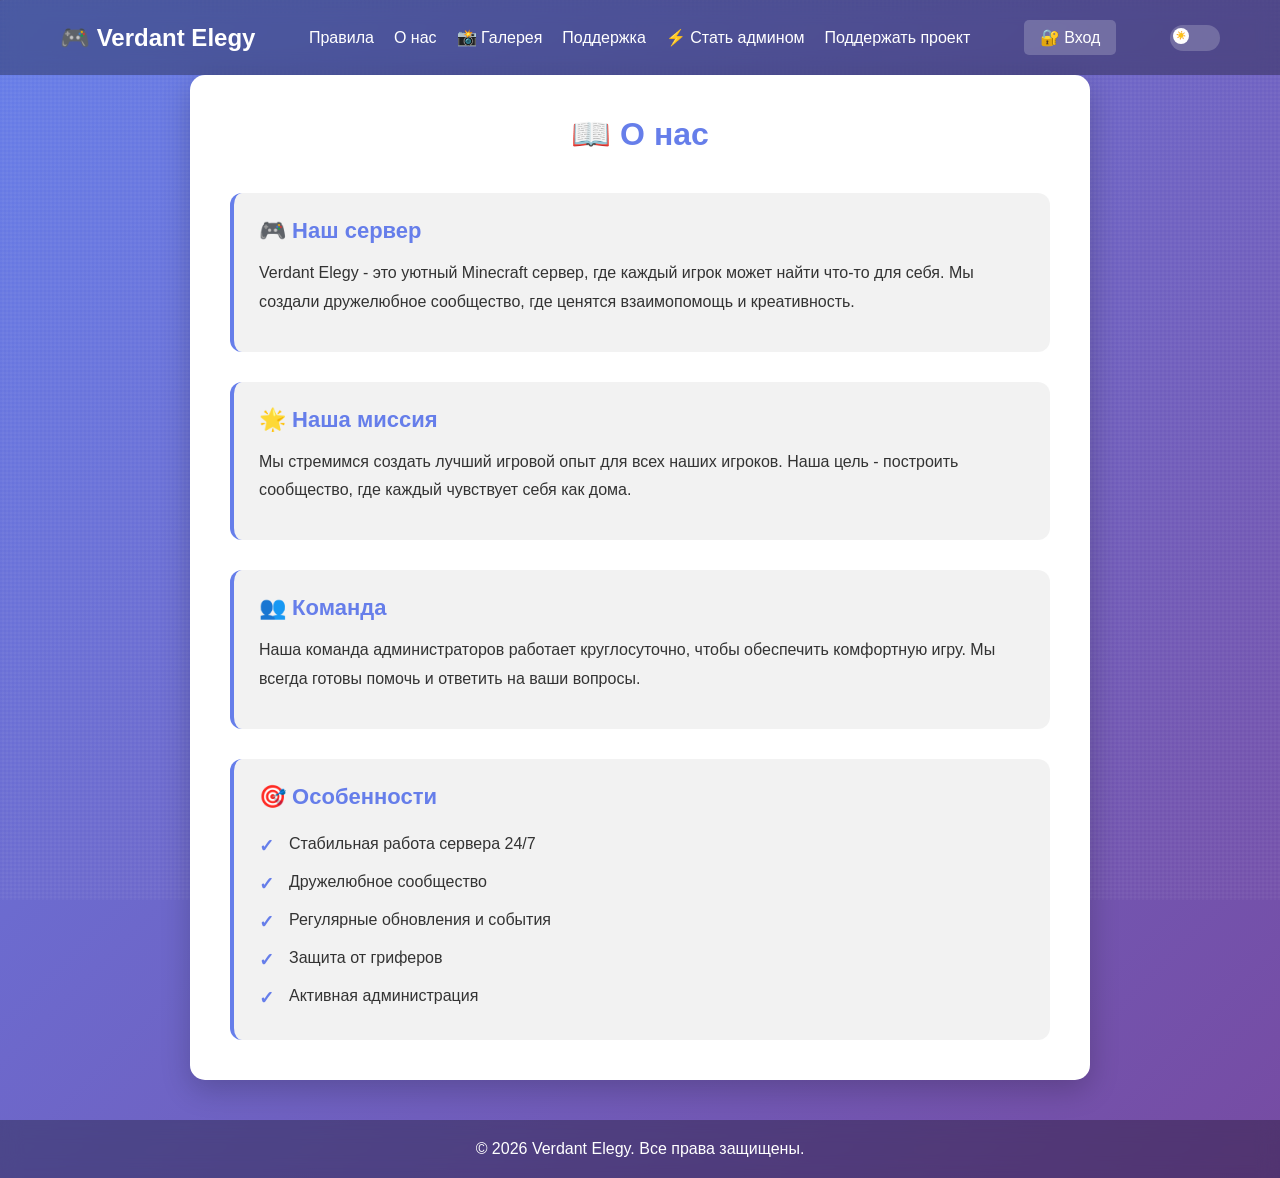
==== commit 21fef3d3: "Add files via upload" ====
--- a/about.html
+++ b/about.html
@@ -5,7 +5,7 @@
     <meta name="viewport" content="width=device-width, initial-scale=1.0">
     <title>Verdant Elegy - О нас</title>
     <link rel="icon" type="image/svg+xml" href="favicon.svg">
-    <link rel="stylesheet" href="style.css?v=7">
+    <link rel="stylesheet" href="style.css?v=8">
 </head>
 <body>
     <header>
@@ -14,6 +14,7 @@
             <nav>
                 <a href="rules.html">Правила</a>
                 <a href="about.html">О нас</a>
+                <a href="gallery.html">📸 Галерея</a>
                 <a href="support.html">Поддержка</a>
                 <a href="apply.html">⚡ Стать админом</a>
                 <a href="https://verdantelegy.trademc.org/" target="_blank">Поддержать проект</a>
--- a/style.css
+++ b/style.css
@@ -93,15 +93,15 @@
     position: absolute;
     top: 3px;
     left: 3px;
-    width: 20px;
-    height: 20px;
+    width: 16px;
+    height: 16px;
     background: white;
     border-radius: 50%;
     transition: transform 0.3s ease;
     display: flex;
     align-items: center;
     justify-content: center;
-    font-size: 12px;
+    font-size: 8px;
 }
 
 body.dark-theme .theme-toggle-slider {
@@ -767,21 +767,21 @@
     
     .theme-toggle {
         order: 4;
-        width: 60px !important;
-        height: 32px !important;
-        border-radius: 25px !important;
+        width: 50px !important;
+        height: 26px !important;
+        border-radius: 20px !important;
     }
     
     .theme-toggle-slider {
-        width: 26px !important;
-        height: 26px !important;
-        font-size: 14px !important;
+        width: 16px !important;
+        height: 16px !important;
+        font-size: 8px !important;
         top: 3px !important;
         left: 3px !important;
     }
     
     body.dark-theme .theme-toggle-slider {
-        transform: translateX(28px) !important;
+        transform: translateX(24px) !important;
     }
     
     .user-menu-toggle {
@@ -888,27 +888,61 @@
         max-width: 900px;
     }
     
+    header .container {
+        flex-wrap: wrap;
+        gap: 15px;
+    }
+    
     header h1 {
-        font-size: 22px;
+        font-size: 20px;
+        flex: 0 0 auto;
+        order: 1;
+    }
+    
+    nav {
+        order: 2;
+        flex: 1;
+        gap: 10px;
+        flex-wrap: wrap;
+        justify-content: flex-start;
     }
     
     nav a {
-        font-size: 15px;
+        font-size: 14px;
+        padding: 8px 14px;
+        background: rgba(255, 255, 255, 0.1);
+        border-radius: 5px;
+    }
+    
+    .user-menu {
+        order: 4;
+    }
+    
+    #login-link {
+        order: 4;
+        font-size: 14px;
+        padding: 8px 14px;
+    }
+    
+    .user-menu-toggle {
+        font-size: 14px;
+        padding: 8px 14px;
     }
     
     .theme-toggle {
-        width: 55px;
-        height: 30px;
+        order: 5;
+        width: 50px;
+        height: 26px;
     }
     
     .theme-toggle-slider {
-        width: 24px;
-        height: 24px;
-        font-size: 13px;
+        width: 16px;
+        height: 16px;
+        font-size: 8px;
     }
     
     body.dark-theme .theme-toggle-slider {
-        transform: translateX(25px);
+        transform: translateX(24px);
     }
     
     .hero h2 {
@@ -983,21 +1017,21 @@
     }
     
     .theme-toggle {
-        width: 70px !important;
-        height: 36px !important;
-        border-radius: 30px !important;
+        width: 50px !important;
+        height: 26px !important;
+        border-radius: 20px !important;
     }
     
     .theme-toggle-slider {
-        width: 30px !important;
-        height: 30px !important;
-        font-size: 16px !important;
+        width: 16px !important;
+        height: 16px !important;
+        font-size: 8px !important;
         top: 3px !important;
         left: 3px !important;
     }
     
     body.dark-theme .theme-toggle-slider {
-        transform: translateX(34px) !important;
+        transform: translateX(24px) !important;
     }
     
     main {
@@ -3782,3 +3816,872 @@
         margin: 0 3px;
     }
 }
+
+
+/* Рейтинг игроков */
+.leaderboard-section h2 {
+    color: #667eea;
+    margin-bottom: 20px;
+    text-align: center;
+}
+
+.leaderboard-intro {
+    text-align: center;
+    font-size: 18px;
+    color: #666;
+    margin-bottom: 40px;
+    padding: 15px;
+    background: #f8f9fa;
+    border-radius: 8px;
+}
+
+body.dark-theme .leaderboard-intro {
+    background: rgba(0, 0, 0, 0.3);
+    color: #b0b0b0;
+}
+
+/* Вкладки категорий */
+.leaderboard-tabs {
+    display: flex;
+    gap: 10px;
+    margin-bottom: 40px;
+    flex-wrap: wrap;
+    justify-content: center;
+}
+
+.leaderboard-tab {
+    padding: 12px 24px;
+    background: var(--card-bg);
+    border: 2px solid var(--border-color);
+    color: var(--text-color);
+    border-radius: 8px;
+    cursor: pointer;
+    transition: all 0.3s;
+    font-size: 16px;
+    font-weight: bold;
+}
+
+.leaderboard-tab:hover {
+    background: var(--primary-color);
+    color: white;
+    border-color: var(--primary-color);
+    transform: translateY(-2px);
+}
+
+.leaderboard-tab.active {
+    background: var(--primary-color);
+    color: white;
+    border-color: var(--primary-color);
+}
+
+/* Таблица рейтинга */
+.leaderboard-table {
+    overflow-x: auto;
+    margin-bottom: 30px;
+}
+
+.leaderboard-table table {
+    width: 100%;
+    border-collapse: collapse;
+    background: var(--card-bg);
+    border-radius: 12px;
+    overflow: hidden;
+}
+
+.leaderboard-table th,
+.leaderboard-table td {
+    padding: 15px;
+    text-align: left;
+    border-bottom: 1px solid var(--border-color);
+    color: var(--text-color);
+}
+
+.leaderboard-table th {
+    background: var(--primary-color);
+    color: white;
+    font-weight: bold;
+    text-transform: uppercase;
+    font-size: 14px;
+}
+
+.leaderboard-table tr:hover {
+    background: rgba(102, 126, 234, 0.1);
+}
+
+.player-cell {
+    display: flex;
+    align-items: center;
+    gap: 12px;
+}
+
+.player-avatar-small {
+    width: 32px;
+    height: 32px;
+    border-radius: 4px;
+    image-rendering: pixelated;
+}
+
+.edit-player-btn {
+    padding: 6px 12px;
+    background: var(--primary-color);
+    color: white;
+    border: none;
+    border-radius: 5px;
+    cursor: pointer;
+    font-size: 14px;
+    transition: all 0.3s;
+}
+
+.edit-player-btn:hover {
+    background: var(--secondary-color);
+    transform: scale(1.1);
+}
+
+/* Редактор рейтинга */
+.leaderboard-editor {
+    background: var(--card-bg);
+    padding: 30px;
+    border-radius: 12px;
+    margin-top: 30px;
+    border: 2px solid var(--border-color);
+}
+
+.leaderboard-editor h3 {
+    color: var(--primary-color);
+    margin-bottom: 25px;
+    text-align: center;
+}
+
+.leaderboard-editor label {
+    display: block;
+    margin-bottom: 20px;
+}
+
+.leaderboard-editor label span {
+    display: block;
+    margin-bottom: 8px;
+    color: var(--text-color);
+    font-weight: bold;
+}
+
+.leaderboard-editor input {
+    width: 100%;
+    padding: 12px;
+    border: 2px solid var(--border-color);
+    border-radius: 8px;
+    background: var(--bg-color);
+    color: var(--text-color);
+    font-size: 14px;
+}
+
+.leaderboard-editor input:focus {
+    outline: none;
+    border-color: var(--primary-color);
+}
+
+/* Галерея */
+.gallery-section h2 {
+    color: #667eea;
+    margin-bottom: 20px;
+    text-align: center;
+}
+
+.gallery-intro {
+    text-align: center;
+    font-size: 18px;
+    color: #666;
+    margin-bottom: 40px;
+    padding: 15px;
+    background: #f8f9fa;
+    border-radius: 8px;
+}
+
+body.dark-theme .gallery-intro {
+    background: rgba(0, 0, 0, 0.3);
+    color: #b0b0b0;
+}
+
+.owner-controls {
+    text-align: center;
+    margin-bottom: 30px;
+}
+
+.user-controls {
+    text-align: center;
+    margin-bottom: 30px;
+}
+
+.gallery-editor {
+    background: var(--card-bg);
+    padding: 30px;
+    border-radius: 12px;
+    margin-bottom: 40px;
+    border: 2px solid var(--border-color);
+}
+
+.gallery-editor h3 {
+    color: var(--primary-color);
+    margin-bottom: 25px;
+    text-align: center;
+}
+
+.gallery-editor label {
+    display: block;
+    margin-bottom: 20px;
+}
+
+.gallery-editor label > span:first-child {
+    display: block;
+    margin-bottom: 8px;
+    color: var(--text-color);
+    font-weight: bold;
+}
+
+.gallery-editor label > span:first-child span {
+    display: inline;
+}
+
+.gallery-editor input,
+.gallery-editor textarea {
+    width: 100%;
+    padding: 12px;
+    border: 2px solid var(--border-color);
+    border-radius: 8px;
+    background: var(--bg-color);
+    color: var(--text-color);
+    font-size: 14px;
+    font-family: inherit;
+}
+
+.gallery-editor input:focus,
+.gallery-editor textarea:focus {
+    outline: none;
+    border-color: var(--primary-color);
+}
+
+.gallery-editor textarea {
+    resize: vertical;
+}
+
+.gallery-grid {
+    display: grid;
+    grid-template-columns: repeat(auto-fill, minmax(300px, 1fr));
+    gap: 25px;
+    margin-bottom: 30px;
+}
+
+.gallery-card {
+    background: var(--card-bg);
+    border-radius: 12px;
+    overflow: hidden;
+    box-shadow: 0 5px 20px rgba(0, 0, 0, 0.2);
+    transition: transform 0.3s, box-shadow 0.3s;
+}
+
+.gallery-card:hover {
+    transform: translateY(-5px);
+    box-shadow: 0 8px 30px rgba(0, 0, 0, 0.3);
+}
+
+.gallery-image-wrapper {
+    position: relative;
+    width: 100%;
+    height: 250px;
+    overflow: hidden;
+    background: #f0f0f0;
+}
+
+body.dark-theme .gallery-image-wrapper {
+    background: #1a1a2e;
+}
+
+.image-count-badge {
+    position: absolute;
+    top: 10px;
+    right: 10px;
+    background: rgba(0, 0, 0, 0.8);
+    color: white;
+    padding: 6px 12px;
+    border-radius: 20px;
+    font-size: 12px;
+    font-weight: bold;
+    z-index: 2;
+}
+
+.gallery-image-wrapper img {
+    width: 100%;
+    height: 100%;
+    object-fit: cover;
+    transition: transform 0.3s;
+}
+
+.gallery-card:hover .gallery-image-wrapper img {
+    transform: scale(1.1);
+}
+
+.gallery-overlay {
+    position: absolute;
+    top: 0;
+    left: 0;
+    width: 100%;
+    height: 100%;
+    background: rgba(0, 0, 0, 0.7);
+    display: flex;
+    align-items: center;
+    justify-content: center;
+    opacity: 0;
+    transition: opacity 0.3s;
+}
+
+.gallery-card:hover .gallery-overlay {
+    opacity: 1;
+}
+
+.view-image-btn {
+    padding: 12px 24px;
+    background: var(--primary-color);
+    color: white;
+    border: none;
+    border-radius: 8px;
+    cursor: pointer;
+    font-size: 16px;
+    font-weight: bold;
+    transition: all 0.3s;
+}
+
+.view-image-btn:hover {
+    background: var(--secondary-color);
+    transform: scale(1.05);
+}
+
+.gallery-info {
+    padding: 20px;
+}
+
+.gallery-info h4 {
+    color: var(--text-color);
+    margin-bottom: 10px;
+    font-size: 18px;
+}
+
+.gallery-info p {
+    color: #666;
+    font-size: 14px;
+    margin-bottom: 10px;
+    line-height: 1.5;
+}
+
+body.dark-theme .gallery-info p {
+    color: #b0b0b0;
+}
+
+.gallery-author {
+    display: inline-block;
+    padding: 6px 12px;
+    background: var(--primary-color);
+    color: white;
+    border-radius: 6px;
+    font-size: 12px;
+    font-weight: bold;
+}
+
+.empty-gallery {
+    text-align: center;
+    padding: 80px 20px;
+    color: #999;
+}
+
+.empty-gallery h3 {
+    color: var(--text-color);
+    margin-bottom: 15px;
+    font-size: 24px;
+}
+
+.empty-gallery p {
+    font-size: 16px;
+}
+
+/* Модальное окно галереи */
+.gallery-modal {
+    display: none;
+    position: fixed;
+    top: 0;
+    left: 0;
+    width: 100%;
+    height: 100%;
+    background: rgba(0, 0, 0, 0.95);
+    z-index: 1000;
+    align-items: center;
+    justify-content: center;
+    padding: 20px;
+}
+
+.gallery-modal-content {
+    position: relative;
+    max-width: 1200px;
+    width: 100%;
+    background: var(--card-bg);
+    border-radius: 15px;
+    overflow: hidden;
+    animation: modalSlideIn 0.3s ease;
+}
+
+@keyframes modalSlideIn {
+    from {
+        opacity: 0;
+        transform: scale(0.9);
+    }
+    to {
+        opacity: 1;
+        transform: scale(1);
+    }
+}
+
+.gallery-modal-close {
+    position: absolute;
+    top: 15px;
+    right: 20px;
+    font-size: 40px;
+    color: white;
+    cursor: pointer;
+    z-index: 10;
+    background: rgba(0, 0, 0, 0.5);
+    width: 50px;
+    height: 50px;
+    border-radius: 50%;
+    display: flex;
+    align-items: center;
+    justify-content: center;
+    transition: all 0.3s;
+}
+
+.gallery-modal-close:hover {
+    background: rgba(0, 0, 0, 0.8);
+    transform: rotate(90deg);
+}
+
+.gallery-modal-content img {
+    width: 100%;
+    max-height: 70vh;
+    object-fit: contain;
+    background: #000;
+}
+
+/* Слайдер изображений */
+.gallery-slider {
+    position: relative;
+    display: flex;
+    align-items: center;
+    justify-content: center;
+    background: #000;
+}
+
+.slider-btn {
+    position: absolute;
+    top: 50%;
+    transform: translateY(-50%);
+    background: rgba(0, 0, 0, 0.7);
+    color: white;
+    border: none;
+    width: 50px;
+    height: 50px;
+    border-radius: 50%;
+    font-size: 32px;
+    cursor: pointer;
+    display: flex;
+    align-items: center;
+    justify-content: center;
+    transition: all 0.3s;
+    z-index: 10;
+}
+
+.slider-btn:hover {
+    background: rgba(0, 0, 0, 0.9);
+    transform: translateY(-50%) scale(1.1);
+}
+
+.prev-btn {
+    left: 20px;
+}
+
+.next-btn {
+    right: 20px;
+}
+
+.slider-indicators {
+    display: flex;
+    justify-content: center;
+    gap: 10px;
+    padding: 15px;
+    background: var(--card-bg);
+}
+
+.slider-dot {
+    width: 12px;
+    height: 12px;
+    border-radius: 50%;
+    background: #ccc;
+    cursor: pointer;
+    transition: all 0.3s;
+}
+
+.slider-dot:hover {
+    background: #999;
+    transform: scale(1.2);
+}
+
+.slider-dot.active {
+    background: var(--primary-color);
+    transform: scale(1.3);
+}
+
+.add-url-btn,
+.remove-url-btn {
+    flex: 1;
+    padding: 10px 20px;
+    background: var(--primary-color);
+    color: white;
+    border: none;
+    border-radius: 8px;
+    cursor: pointer;
+    font-size: 14px;
+    font-weight: bold;
+    transition: all 0.3s;
+}
+
+.add-url-btn:hover,
+.remove-url-btn:hover {
+    background: var(--secondary-color);
+}
+
+.remove-url-btn {
+    background: #95a5a6;
+}
+
+.remove-url-btn:hover {
+    background: #7f8c8d;
+}
+
+.gallery-modal-info {
+    padding: 30px;
+}
+
+.gallery-modal-info h3 {
+    color: var(--text-color);
+    margin-bottom: 15px;
+    font-size: 24px;
+}
+
+.gallery-modal-info p {
+    color: #666;
+    font-size: 16px;
+    margin-bottom: 10px;
+    line-height: 1.6;
+}
+
+body.dark-theme .gallery-modal-info p {
+    color: #b0b0b0;
+}
+
+.gallery-modal-actions {
+    display: flex;
+    gap: 10px;
+    margin: 0 30px 30px;
+}
+
+.edit-image-btn,
+.delete-image-btn {
+    flex: 1;
+    padding: 12px 24px;
+    color: white;
+    border: none;
+    border-radius: 8px;
+    cursor: pointer;
+    font-size: 16px;
+    font-weight: bold;
+    transition: all 0.3s;
+}
+
+.edit-image-btn {
+    background: var(--primary-color);
+}
+
+.edit-image-btn:hover {
+    background: var(--secondary-color);
+}
+
+.delete-image-btn {
+    background: #e74c3c;
+}
+
+.delete-image-btn:hover {
+    background: #c0392b;
+}
+
+/* Адаптивность для галереи */
+@media (max-width: 768px) {
+    .gallery-grid {
+        grid-template-columns: repeat(auto-fill, minmax(250px, 1fr));
+        gap: 20px;
+    }
+    
+    .gallery-image-wrapper {
+        height: 200px;
+    }
+    
+    .gallery-info {
+        padding: 15px;
+    }
+    
+    .gallery-info h4 {
+        font-size: 16px;
+    }
+    
+    .gallery-info p {
+        font-size: 13px;
+    }
+    
+    .gallery-modal-content {
+        max-width: 100%;
+    }
+    
+    .gallery-modal-content img {
+        max-height: 50vh;
+    }
+    
+    .slider-btn {
+        width: 40px;
+        height: 40px;
+        font-size: 24px;
+    }
+    
+    .prev-btn {
+        left: 10px;
+    }
+    
+    .next-btn {
+        right: 10px;
+    }
+    
+    .slider-dot {
+        width: 10px;
+        height: 10px;
+    }
+    
+    .gallery-modal-info {
+        padding: 20px;
+    }
+    
+    .gallery-modal-info h3 {
+        font-size: 20px;
+    }
+    
+    .gallery-modal-info p {
+        font-size: 14px;
+    }
+    
+    .gallery-editor {
+        padding: 20px;
+    }
+}
+
+@media (max-width: 480px) {
+    .gallery-section h2 {
+        font-size: 22px;
+    }
+    
+    .gallery-intro {
+        font-size: 16px;
+        padding: 12px;
+    }
+    
+    .gallery-grid {
+        grid-template-columns: 1fr;
+        gap: 15px;
+    }
+    
+    .gallery-image-wrapper {
+        height: 180px;
+    }
+    
+    .view-image-btn {
+        padding: 10px 20px;
+        font-size: 14px;
+    }
+    
+    .gallery-modal {
+        padding: 10px;
+    }
+    
+    .gallery-modal-close {
+        width: 40px;
+        height: 40px;
+        font-size: 30px;
+        top: 10px;
+        right: 10px;
+    }
+    
+    .gallery-modal-content img {
+        max-height: 40vh;
+    }
+    
+    .slider-btn {
+        width: 35px;
+        height: 35px;
+        font-size: 20px;
+    }
+    
+    .prev-btn {
+        left: 5px;
+    }
+    
+    .next-btn {
+        right: 5px;
+    }
+    
+    .slider-indicators {
+        padding: 10px;
+        gap: 8px;
+    }
+    
+    .slider-dot {
+        width: 8px;
+        height: 8px;
+    }
+    
+    .add-url-btn,
+    .remove-url-btn {
+        padding: 8px 16px;
+        font-size: 13px;
+    }
+    
+    .gallery-modal-info {
+        padding: 15px;
+    }
+    
+    .gallery-modal-info h3 {
+        font-size: 18px;
+    }
+    
+    .gallery-modal-info p {
+        font-size: 13px;
+    }
+    
+    .delete-image-btn {
+        margin: 0 15px 15px;
+        width: calc(100% - 30px);
+        padding: 10px 20px;
+        font-size: 14px;
+    }
+    
+    .empty-gallery {
+        padding: 60px 20px;
+    }
+    
+    .empty-gallery h3 {
+        font-size: 20px;
+    }
+    
+    .empty-gallery p {
+        font-size: 14px;
+    }
+}
+
+/* Адаптивность для рейтинга */
+@media (max-width: 768px) {
+    .leaderboard-tabs {
+        gap: 8px;
+    }
+    
+    .leaderboard-tab {
+        padding: 10px 16px;
+        font-size: 14px;
+    }
+    
+    .leaderboard-table {
+        font-size: 14px;
+    }
+    
+    .leaderboard-table th,
+    .leaderboard-table td {
+        padding: 10px 8px;
+    }
+    
+    .player-cell {
+        flex-direction: column;
+        gap: 8px;
+        text-align: center;
+    }
+    
+    .leaderboard-editor {
+        padding: 20px;
+    }
+}
+
+@media (max-width: 480px) {
+    .leaderboard-section h2 {
+        font-size: 22px;
+    }
+    
+    .leaderboard-intro {
+        font-size: 16px;
+        padding: 12px;
+    }
+    
+    .leaderboard-tabs {
+        gap: 6px;
+    }
+    
+    .leaderboard-tab {
+        padding: 8px 12px;
+        font-size: 12px;
+        flex: 1;
+        min-width: 100px;
+    }
+    
+    /* Таблица в карточки на мобильных */
+    .leaderboard-table table,
+    .leaderboard-table thead,
+    .leaderboard-table tbody,
+    .leaderboard-table tr,
+    .leaderboard-table th,
+    .leaderboard-table td {
+        display: block;
+    }
+    
+    .leaderboard-table thead {
+        display: none;
+    }
+    
+    .leaderboard-table tr {
+        margin-bottom: 15px;
+        border: 2px solid var(--border-color);
+        border-radius: 8px;
+        padding: 15px;
+        background: var(--card-bg);
+    }
+    
+    .leaderboard-table td {
+        padding: 8px 0;
+        border: none;
+        display: flex;
+        justify-content: space-between;
+        align-items: center;
+    }
+    
+    .leaderboard-table td::before {
+        content: attr(data-label);
+        font-weight: bold;
+        color: var(--primary-color);
+    }
+    
+    .player-cell {
+        flex-direction: row;
+        justify-content: flex-end;
+    }
+    
+    .edit-player-btn {
+        width: 100%;
+        margin-top: 10px;
+    }
+}
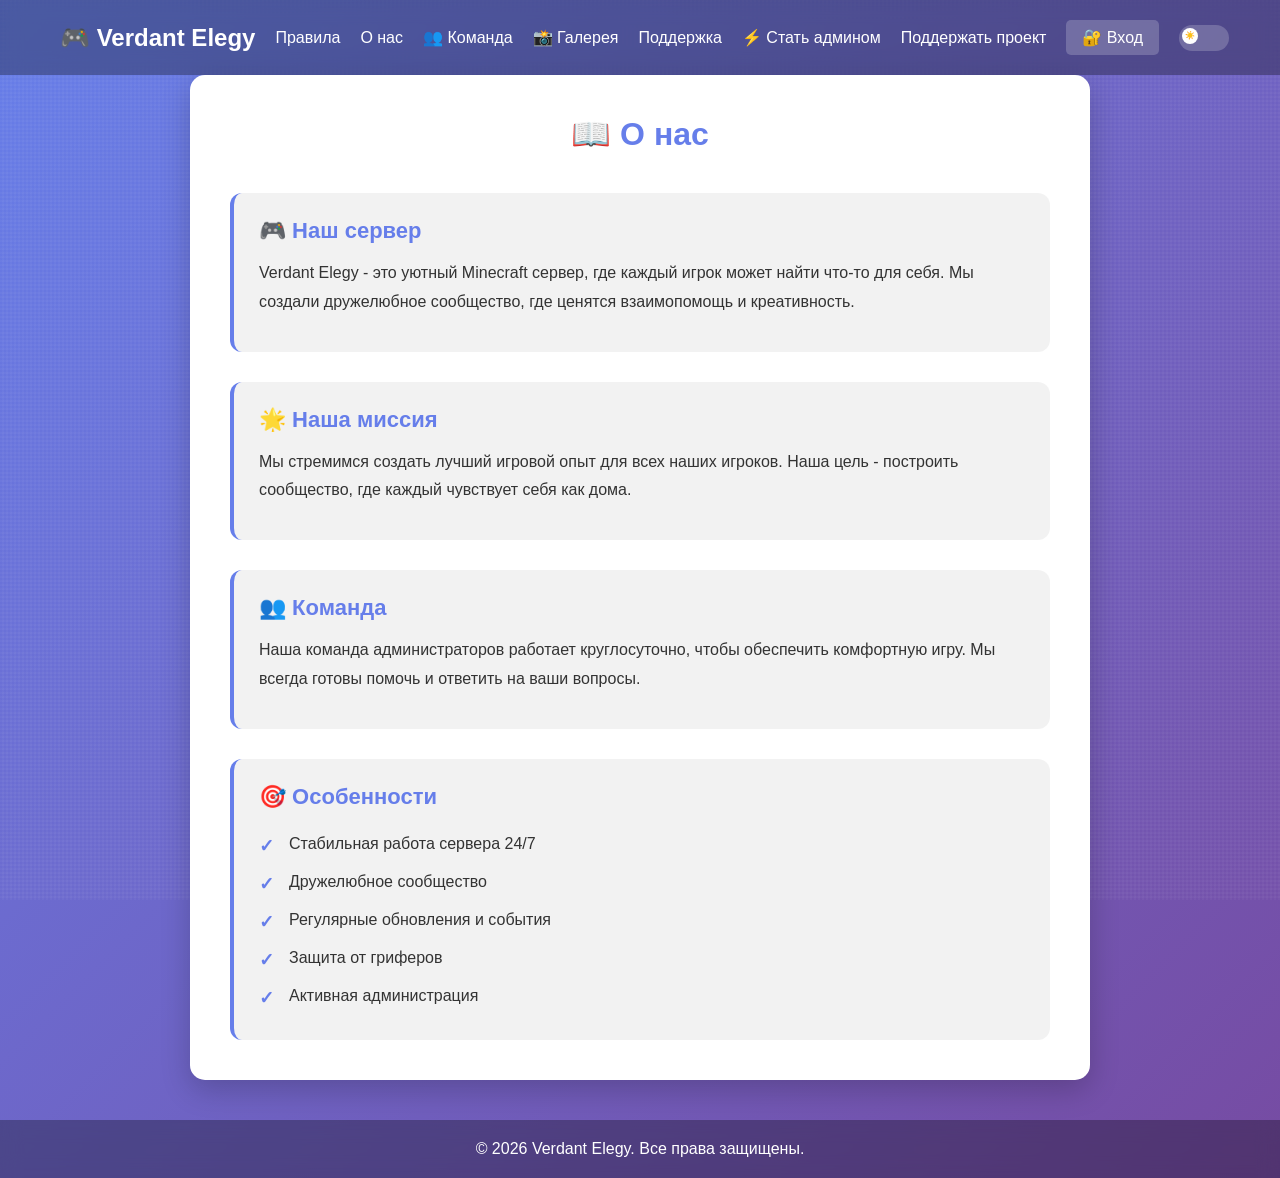
==== commit ef6ee71c: "Add files via upload" ====
--- a/about.html
+++ b/about.html
@@ -14,6 +14,7 @@
             <nav>
                 <a href="rules.html">Правила</a>
                 <a href="about.html">О нас</a>
+                <a href="team.html">👥 Команда</a>
                 <a href="gallery.html">📸 Галерея</a>
                 <a href="support.html">Поддержка</a>
                 <a href="apply.html">⚡ Стать админом</a>
--- a/style.css
+++ b/style.css
@@ -3231,6 +3231,33 @@
     transform: scale(1.05);
 }
 
+/* Кнопка обновления (иконка) */
+.refresh-icon-btn {
+    background: var(--primary-color);
+    border: none;
+    cursor: pointer;
+    font-size: 18px;
+    padding: 8px;
+    display: flex;
+    align-items: center;
+    justify-content: center;
+    transition: all 0.3s;
+    border-radius: 8px;
+    width: 40px;
+    height: 40px;
+    min-width: 40px;
+    color: white;
+}
+
+.refresh-icon-btn:hover {
+    background: var(--secondary-color);
+    transform: rotate(180deg) scale(1.05);
+}
+
+.refresh-icon-btn:active {
+    transform: rotate(360deg) scale(0.95);
+}
+
 .eye-icon {
     user-select: none;
     display: block;
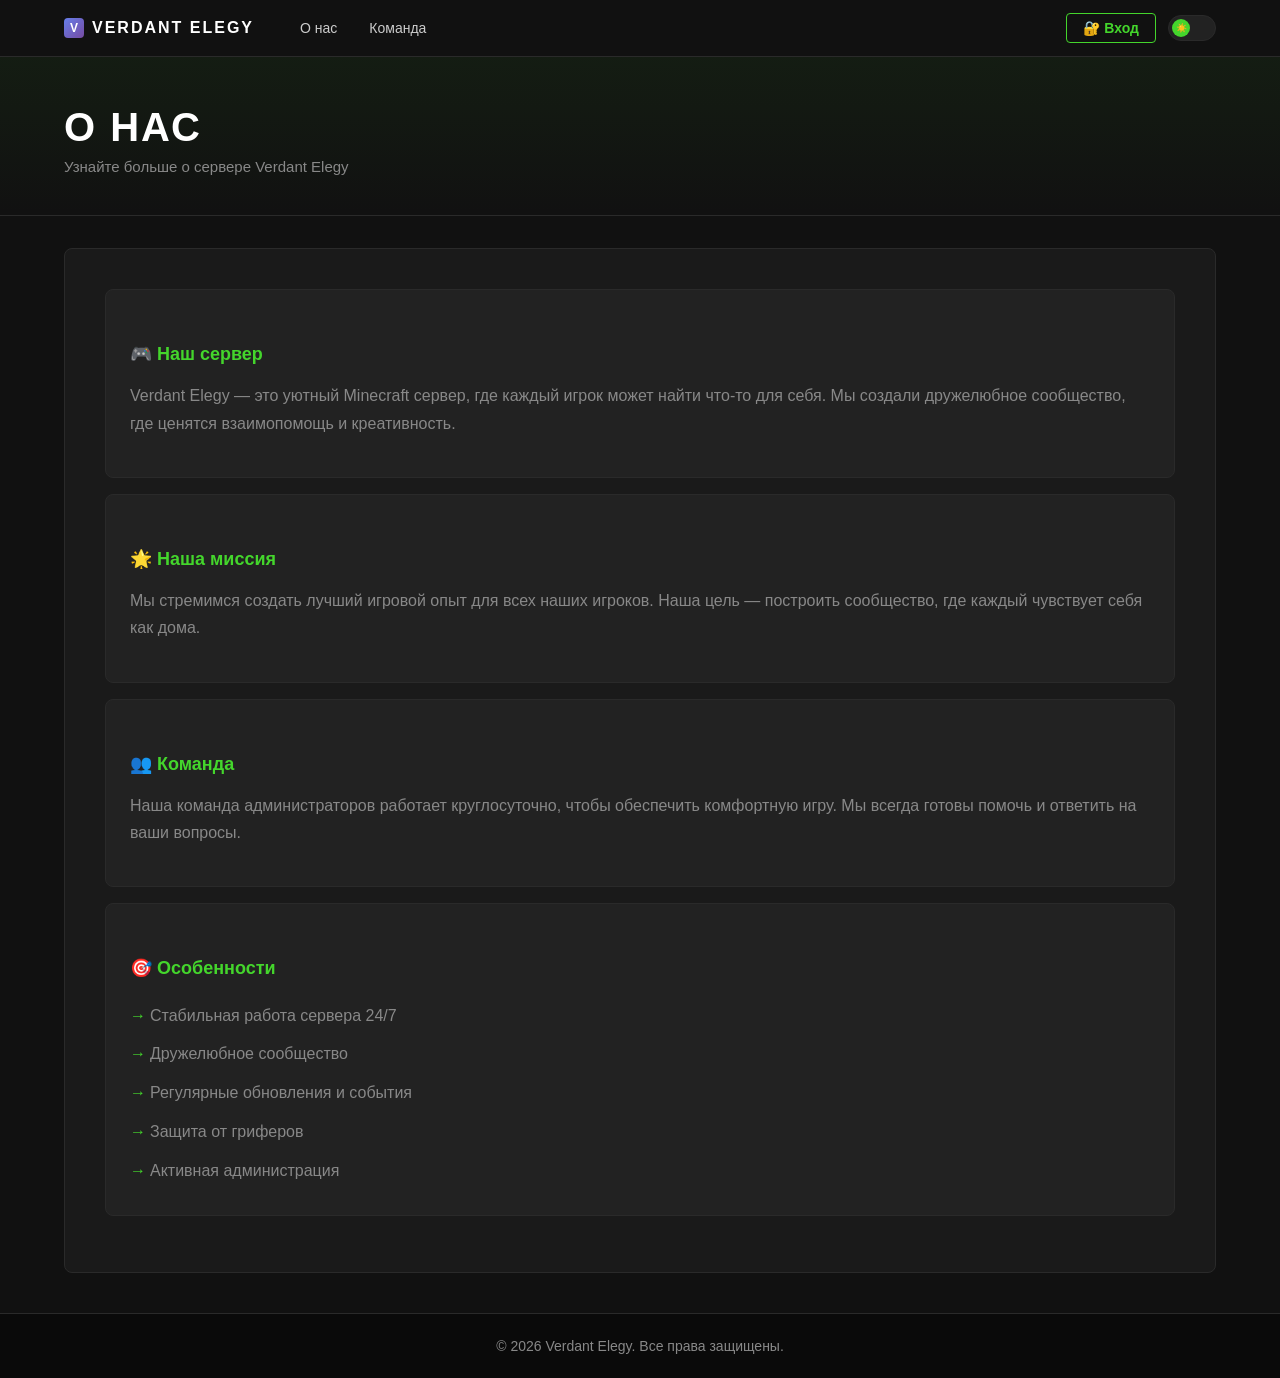
==== commit 18a81070: "Add files via upload" ====
--- a/about.html
+++ b/about.html
@@ -5,59 +5,60 @@
     <meta name="viewport" content="width=device-width, initial-scale=1.0">
     <title>Verdant Elegy - О нас</title>
     <link rel="icon" type="image/svg+xml" href="favicon.svg">
-    <link rel="stylesheet" href="style.css?v=8">
+    <link rel="stylesheet" href="style.css?v=10">
 </head>
 <body>
     <header>
         <div class="container">
-            <a href="index.html" style="text-decoration: none; color: white;"><h1>🎮 Verdant Elegy</h1></a>
+            <a href="index.html" class="logo"><img src="favicon.svg" alt="" width="20" height="20">VERDANT ELEGY</a>
             <nav>
-                <a href="rules.html">Правила</a>
                 <a href="about.html">О нас</a>
-                <a href="team.html">👥 Команда</a>
-                <a href="gallery.html">📸 Галерея</a>
-                <a href="support.html">Поддержка</a>
-                <a href="apply.html">⚡ Стать админом</a>
-                <a href="https://verdantelegy.trademc.org/" target="_blank">Поддержать проект</a>
+                <a href="team.html">Команда</a>
+                <a href="gallery.html" class="auth-required">Галерея</a>
+                <a href="support.html" class="auth-required">Поддержка</a>
+                <a href="apply.html" class="auth-required">Стать админом</a>
+                <a href="https://verdantelegy.trademc.org/" target="_blank" class="auth-required">Поддержать</a>
             </nav>
-            <div class="user-menu" id="user-menu-container" style="display: none;">
-                <div class="user-menu-dropdown">
-                    <div class="user-menu-toggle" id="user-menu-toggle">
-                        <span id="username-display"></span>
-                        <span>▼</span>
-                    </div>
-                    <div class="user-menu-content" id="user-menu-content">
-                        <a href="admin.html" class="admin-link" id="admin-menu-link" style="display: none;">⚙️ Админ панель</a>
-                        <button id="logout-btn" class="logout-btn">Выйти</button>
+            <div class="header-right">
+                <div class="user-menu" id="user-menu-container" style="display: none;">
+                    <div class="user-menu-dropdown">
+                        <div class="user-menu-toggle" id="user-menu-toggle">
+                            <span id="username-display"></span><span>▼</span>
+                        </div>
+                        <div class="user-menu-content" id="user-menu-content">
+                            <a href="admin.html" class="admin-link" id="admin-menu-link" style="display: none;">⚙️ Админ панель</a>
+                            <button id="logout-btn" class="logout-btn">Выйти</button>
+                        </div>
                     </div>
                 </div>
+                <a href="login.html" id="login-link" class="login-btn">🔐 Вход</a>
+                <button class="theme-toggle" id="themeToggle" aria-label="Переключить тему"><span class="theme-toggle-slider"></span></button>
             </div>
-            <a href="login.html" id="login-link" style="background: rgba(255,255,255,0.2); padding: 8px 16px; border-radius: 5px; white-space: nowrap; text-decoration: none; color: white;">🔐 Вход</a>
-            <button class="theme-toggle" id="themeToggle" aria-label="Переключить тему">
-                <span class="theme-toggle-slider"></span>
-            </button>
         </div>
     </header>
 
+    <div class="page-hero">
+        <div class="container">
+            <h1>О нас</h1>
+            <p>Узнайте больше о сервере Verdant Elegy</p>
+        </div>
+    </div>
+
     <main class="container">
         <section class="about-section">
-            <h2>📖 О нас</h2>
             <div class="about-content" id="about-content">
                 <div class="about-block">
                     <h3>🎮 Наш сервер</h3>
-                    <p>Verdant Elegy - это уютный Minecraft сервер, где каждый игрок может найти что-то для себя. Мы создали дружелюбное сообщество, где ценятся взаимопомощь и креативность.</p>
+                    <p>Verdant Elegy — это уютный Minecraft сервер, где каждый игрок может найти что-то для себя. Мы создали дружелюбное сообщество, где ценятся взаимопомощь и креативность.</p>
                 </div>
-
                 <div class="about-block">
                     <h3>🌟 Наша миссия</h3>
-                    <p>Мы стремимся создать лучший игровой опыт для всех наших игроков. Наша цель - построить сообщество, где каждый чувствует себя как дома.</p>
+                    <p>Мы стремимся создать лучший игровой опыт для всех наших игроков. Наша цель — построить сообщество, где каждый чувствует себя как дома.</p>
                 </div>
-
                 <div class="about-block">
                     <h3>👥 Команда</h3>
                     <p>Наша команда администраторов работает круглосуточно, чтобы обеспечить комфортную игру. Мы всегда готовы помочь и ответить на ваши вопросы.</p>
                 </div>
-
                 <div class="about-block">
                     <h3>🎯 Особенности</h3>
                     <ul>
@@ -72,12 +73,7 @@
         </section>
     </main>
 
-    <footer>
-        <div class="container">
-            <p>© 2026 Verdant Elegy. Все права защищены.</p>
-        </div>
-    </footer>
-
+    <footer><div class="container"><p>© 2026 Verdant Elegy. Все права защищены.</p></div></footer>
     <script src="script.js"></script>
     <script src="about.js"></script>
 </body>
--- a/style.css
+++ b/style.css
@@ -1,4714 +1,1639 @@
-* {
-    margin: 0;
-    padding: 0;
-    box-sizing: border-box;
+/* ===== RESET & BASE ===== */
+* { margin: 0; padding: 0; box-sizing: border-box; }
+
+:root {
+    --bg: #111111;
+    --bg2: #1a1a1a;
+    --bg3: #222222;
+    --border: #2a2a2a;
+    --text: #e0e0e0;
+    --text-muted: #888;
+    --green: #44d62c;
+    --green-dark: #2ea81e;
+    --accent: #44d62c;
+    --card-bg: #1a1a1a;
+    --input-bg: #222;
+    --input-border: #333;
 }
 
 body {
     font-family: 'Segoe UI', Tahoma, Geneva, Verdana, sans-serif;
-    background: linear-gradient(135deg, #667eea 0%, #764ba2 100%);
-    color: #333;
+    background: var(--bg);
+    color: var(--text);
     min-height: 100vh;
-    transition: background 0.3s ease, color 0.3s ease;
-    position: relative;
     overflow-x: hidden;
 }
 
-body::before {
-    content: '';
-    position: fixed;
-    top: 0;
-    left: 0;
-    width: 100%;
-    height: 100%;
-    background-image: 
-        repeating-linear-gradient(0deg, transparent, transparent 2px, rgba(255,255,255,0.03) 2px, rgba(255,255,255,0.03) 4px),
-        repeating-linear-gradient(90deg, transparent, transparent 2px, rgba(255,255,255,0.03) 2px, rgba(255,255,255,0.03) 4px);
-    pointer-events: none;
-    z-index: 1;
-}
-
-body.dark-theme {
-    background: linear-gradient(135deg, #1a1a2e 0%, #16213e 100%);
-    color: #e0e0e0;
-}
-
-#particles-canvas {
-    position: fixed;
-    top: 0;
-    left: 0;
-    width: 100%;
-    height: 100%;
-    pointer-events: none;
-    z-index: 0;
-}
+body::before { display: none; }
+#particles-canvas { display: none; }
 
 .container {
     max-width: 1200px;
     margin: 0 auto;
-    padding: 0 20px;
-    position: relative;
-    z-index: 2;
-}
-
+    padding: 0 24px;
+}
+
+a { color: inherit; text-decoration: none; }
+
+/* ===== HEADER ===== */
 header {
-    background: rgba(0, 0, 0, 0.3);
-    backdrop-filter: blur(10px);
-    padding: 20px 0;
+    background: #111;
+    border-bottom: 1px solid var(--border);
+    padding: 0;
     position: sticky;
     top: 0;
     z-index: 100;
-    transition: background 0.3s ease;
-}
-
-body.dark-theme header {
-    background: rgba(0, 0, 0, 0.5);
 }
 
 header .container {
     display: flex;
-    justify-content: space-between;
     align-items: center;
-    gap: 20px;
-}
-
+    gap: 32px;
+    height: 56px;
+}
+
+header h1 {
+    color: white;
+    font-size: 20px;
+    font-weight: 900;
+    letter-spacing: 1px;
+    white-space: nowrap;
+    text-transform: uppercase;
+}
+
+nav {
+    display: flex;
+    align-items: center;
+    gap: 4px;
+    flex: 1;
+}
+
+nav a {
+    color: #ccc;
+    text-decoration: none;
+    font-size: 14px;
+    font-weight: 500;
+    padding: 6px 14px;
+    border-radius: 4px;
+    transition: color 0.2s, background 0.2s;
+    white-space: nowrap;
+}
+
+nav a:hover { color: white; background: rgba(255,255,255,0.08); }
+
+#login-link {
+    background: transparent;
+    border: 1px solid var(--green);
+    color: var(--green);
+    padding: 6px 16px;
+    border-radius: 4px;
+    font-size: 14px;
+    font-weight: 600;
+    transition: background 0.2s, color 0.2s;
+    white-space: nowrap;
+    text-decoration: none;
+}
+
+#login-link:hover { background: var(--green); color: #111; }
+
+/* ===== USER MENU ===== */
+.user-menu { position: relative; }
+
+.user-menu-dropdown { position: relative; }
+
+.user-menu-toggle {
+    display: flex;
+    align-items: center;
+    gap: 8px;
+    cursor: pointer;
+    padding: 6px 14px;
+    border-radius: 4px;
+    border: 1px solid var(--border);
+    font-size: 14px;
+    color: #ccc;
+    transition: background 0.2s;
+    white-space: nowrap;
+}
+
+.user-menu-toggle:hover { background: var(--bg3); }
+
+.user-menu-content {
+    display: none;
+    position: absolute;
+    right: 0;
+    top: calc(100% + 8px);
+    background: var(--bg2);
+    border: 1px solid var(--border);
+    border-radius: 6px;
+    min-width: 180px;
+    padding: 6px;
+    z-index: 200;
+    box-shadow: 0 8px 24px rgba(0,0,0,0.5);
+}
+
+.user-menu-content.show { display: block; }
+
+.user-menu-content a,
+.user-menu-content button {
+    display: block;
+    width: 100%;
+    padding: 10px 14px;
+    font-size: 14px;
+    color: var(--text);
+    background: none;
+    border: none;
+    border-radius: 4px;
+    cursor: pointer;
+    text-align: left;
+    transition: background 0.2s;
+}
+
+.user-menu-content a:hover,
+.user-menu-content button:hover { background: var(--bg3); }
+
+.logout-btn { color: #e74c3c !important; }
+
+/* ===== THEME TOGGLE ===== */
 .theme-toggle {
-    background: rgba(255, 255, 255, 0.2);
-    border: none;
+    background: var(--bg3);
+    border: 1px solid var(--border);
     border-radius: 20px;
-    width: 50px;
+    width: 48px;
     height: 26px;
     cursor: pointer;
-    transition: background 0.3s ease;
     padding: 0;
     position: relative;
     flex-shrink: 0;
-}
-
-.theme-toggle:hover {
-    background: rgba(255, 255, 255, 0.3);
+    transition: background 0.3s;
 }
 
 .theme-toggle-slider {
     position: absolute;
     top: 3px;
     left: 3px;
-    width: 16px;
-    height: 16px;
-    background: white;
+    width: 18px;
+    height: 18px;
+    background: var(--green);
     border-radius: 50%;
-    transition: transform 0.3s ease;
+    transition: transform 0.3s;
     display: flex;
     align-items: center;
     justify-content: center;
-    font-size: 8px;
-}
-
-body.dark-theme .theme-toggle-slider {
-    transform: translateX(24px);
-}
-
-.theme-toggle-slider::before {
-    content: '☀️';
-}
-
-body.dark-theme .theme-toggle-slider::before {
-    content: '🌙';
-}
-
-@keyframes slideIn {
-    from {
-        transform: translateX(100%);
-        opacity: 0;
-    }
-    to {
-        transform: translateX(0);
-        opacity: 1;
-    }
-}
-
-@keyframes slideOut {
-    from {
-        transform: translateX(0);
-        opacity: 1;
-    }
-    to {
-        transform: translateX(100%);
-        opacity: 0;
-    }
-}
-
-header h1 {
+    font-size: 9px;
+}
+
+.theme-toggle-slider::before { content: '☀️'; }
+body.dark-theme .theme-toggle-slider { transform: translateX(22px); }
+body.dark-theme .theme-toggle-slider::before { content: '🌙'; }
+
+/* ===== MAIN & SECTIONS ===== */
+main { padding: 40px 24px; }
+
+section {
+    background: var(--card-bg);
+    border: 1px solid var(--border);
+    border-radius: 8px;
+    padding: 40px;
+    margin-bottom: 24px;
+}
+
+/* ===== HERO ===== */
+.hero { text-align: center; padding: 60px 40px; }
+
+.hero h2 {
     color: white;
-    font-size: 24px;
-    white-space: nowrap;
-}
-
-nav {
-    display: flex;
-    align-items: center;
-    gap: 20px;
-}
-
-nav a {
-    color: white;
-    text-decoration: none;
-    transition: opacity 0.3s;
-    white-space: nowrap;
-}
-
-nav a:hover {
-    opacity: 0.7;
-}
-
-main {
-    padding: 40px 20px;
-    position: relative;
-    z-index: 2;
-}
-
-section {
-    background: white;
-    border-radius: 15px;
-    padding: 40px;
-    margin-bottom: 30px;
-    box-shadow: 0 10px 30px rgba(0, 0, 0, 0.2);
-    transition: background 0.3s ease, color 0.3s ease;
-}
-
-body.dark-theme section {
-    background: #0f3460;
-    color: #e0e0e0;
-}
-
-.hero {
-    text-align: center;
-}
-
-.hero h2 {
-    color: #667eea;
-    margin-bottom: 30px;
-    font-size: 32px;
+    font-size: 36px;
+    font-weight: 900;
+    margin-bottom: 32px;
+    text-transform: uppercase;
+    letter-spacing: 2px;
 }
 
 .server-info {
-    background: #f8f9fa;
-    padding: 20px;
-    border-radius: 10px;
+    background: var(--bg3);
+    border: 1px solid var(--border);
+    padding: 24px 32px;
+    border-radius: 8px;
     display: inline-block;
-    transition: background 0.3s ease;
-}
-
-body.dark-theme .server-info {
-    background: rgba(0, 0, 0, 0.3);
 }
 
 .server-info p {
     margin: 10px 0;
-    font-size: 18px;
+    font-size: 16px;
+    color: var(--text);
 }
 
 .ip {
-    background: #667eea;
+    background: var(--green);
+    color: #111;
+    padding: 4px 14px;
+    border-radius: 4px;
+    font-family: monospace;
+    font-weight: 700;
+    cursor: pointer;
+    transition: background 0.2s;
+    user-select: none;
+}
+
+.ip:hover { background: var(--green-dark); }
+.ip::after { content: ' 📋'; opacity: 0.7; }
+.ip.copied::after { content: ' ✓'; }
+
+.status-online { color: var(--green); font-weight: bold; }
+.status-offline { color: #e74c3c; font-weight: bold; }
+.status-loading { color: #f39c12; font-weight: bold; }
+
+/* ===== FAQ ===== */
+.faq-section h2, .support-section h2, .rules-section h2,
+.donate-section h2, .about-section h2 {
     color: white;
-    padding: 5px 15px;
-    border-radius: 5px;
-    font-family: monospace;
-    cursor: pointer;
-    transition: background 0.3s ease, transform 0.2s ease;
-    user-select: none;
-    position: relative;
-}
-
-.ip:hover {
-    background: #5568d3;
-    transform: scale(1.05);
-}
-
-.ip:active {
-    transform: scale(0.98);
-}
-
-.ip::after {
-    content: '📋';
-    margin-left: 8px;
-    opacity: 0.7;
-}
-
-.ip.copied::after {
-    content: '✓';
-    color: #4ade80;
-}
-
-.status-online {
-    color: #4ade80;
-    font-weight: bold;
-}
-
-.status-online::before {
-    content: '🟢 ';
-}
-
-.status-offline {
-    color: #ef4444;
-    font-weight: bold;
-}
-
-.status-offline::before {
-    content: '🔴 ';
-}
-
-.status-loading {
-    color: #fbbf24;
-    font-weight: bold;
-}
-
-.status-loading::before {
-    content: '🟡 ';
-}
-
-#onlineInfo {
-    animation: fadeIn 0.5s ease;
-}
-
-.rules-section h2 {
-    color: #667eea;
-    margin-bottom: 20px;
+    font-size: 28px;
+    font-weight: 900;
+    margin-bottom: 28px;
+    text-transform: uppercase;
+    letter-spacing: 1px;
+}
+
+.faq-item {
+    background: var(--bg3);
+    border: 1px solid var(--border);
+    padding: 20px;
+    border-radius: 6px;
+    margin-bottom: 12px;
+    transition: border-color 0.2s;
+}
+
+.faq-item:hover { border-color: var(--green); }
+.faq-item h4 { color: var(--green); margin-bottom: 8px; font-size: 16px; }
+.faq-item p { color: var(--text-muted); line-height: 1.6; }
+
+/* ===== RULES ===== */
+.rules-intro {
+    background: var(--bg3);
+    border: 1px solid var(--border);
+    border-radius: 6px;
+    padding: 16px 20px;
+    color: var(--text-muted);
+    margin-bottom: 32px;
     text-align: center;
 }
 
-.rules-intro {
+.rule-category { margin-bottom: 36px; }
+.rule-category h3 { color: var(--green); font-size: 20px; margin-bottom: 16px; }
+
+.rule-item {
+    display: flex;
+    gap: 16px;
+    padding: 18px;
+    background: var(--bg3);
+    border: 1px solid var(--border);
+    border-radius: 6px;
+    margin-bottom: 10px;
+    transition: border-color 0.2s;
+}
+
+.rule-item:hover { border-color: var(--green); }
+.rule-number { font-size: 20px; font-weight: 900; color: var(--green); min-width: 36px; }
+.rule-content h4 { color: white; margin-bottom: 6px; }
+.rule-content p { color: var(--text-muted); line-height: 1.6; }
+
+.punishment-item {
+    display: flex;
+    align-items: center;
+    gap: 14px;
+    padding: 16px;
+    background: rgba(231,76,60,0.1);
+    border-left: 3px solid #e74c3c;
+    border-radius: 6px;
+    margin-bottom: 10px;
+}
+
+.punishment-icon { font-size: 24px; }
+.punishment-item strong { color: white; }
+.punishment-item p { color: var(--text-muted); margin: 0; }
+
+.rules-footer {
+    background: var(--bg3);
+    border: 1px solid var(--border);
+    border-radius: 6px;
+    padding: 24px;
     text-align: center;
-    font-size: 18px;
-    color: #666;
-    margin-bottom: 40px;
-    padding: 15px;
-    background: #f8f9fa;
-    border-radius: 8px;
-}
-
-body.dark-theme .rules-intro {
-    background: rgba(0, 0, 0, 0.3);
-    color: #b0b0b0;
-}
-
-.rule-category {
-    margin-bottom: 40px;
-}
-
-.rule-category h3 {
-    color: #667eea;
-    margin-bottom: 20px;
-    font-size: 24px;
-}
-
-.rule-item {
-    display: flex;
-    gap: 15px;
-    margin-bottom: 20px;
-    padding: 20px;
-    background: #f8f9fa;
-    border-radius: 8px;
-    transition: transform 0.2s ease, background 0.3s ease;
-}
-
-.rule-item:hover {
-    transform: translateX(5px);
-}
-
-body.dark-theme .rule-item {
-    background: rgba(0, 0, 0, 0.3);
-}
-
-.rule-number {
-    font-size: 24px;
-    font-weight: bold;
-    color: #667eea;
-    min-width: 30px;
-}
-
-.rule-content h4 {
-    color: #333;
-    margin-bottom: 8px;
-    font-size: 18px;
-}
-
-body.dark-theme .rule-content h4 {
-    color: #e0e0e0;
-}
-
-.rule-content p {
-    color: #666;
-    line-height: 1.6;
-}
-
-body.dark-theme .rule-content p {
-    color: #b0b0b0;
-}
-
-.punishment-info {
-    display: grid;
-    gap: 20px;
-    margin-top: 20px;
-}
-
-.punishment-item {
-    display: flex;
-    align-items: center;
-    gap: 15px;
-    padding: 20px;
-    background: #fff3cd;
-    border-left: 4px solid #ffc107;
-    border-radius: 8px;
-}
-
-body.dark-theme .punishment-item {
-    background: rgba(255, 193, 7, 0.2);
-}
-
-.punishment-icon {
-    font-size: 32px;
-}
-
-.punishment-item strong {
-    display: block;
-    color: #333;
-    margin-bottom: 5px;
-}
-
-body.dark-theme .punishment-item strong {
-    color: #e0e0e0;
-}
-
-.punishment-item p {
-    color: #666;
-    margin: 0;
-}
-
-body.dark-theme .punishment-item p {
-    color: #b0b0b0;
-}
-
-.rules-footer {
-    margin-top: 40px;
-    padding: 25px;
-    background: #e3f2fd;
-    border-radius: 8px;
+    margin-top: 32px;
+}
+
+.rules-footer p { color: var(--text-muted); margin: 8px 0; }
+.rules-footer a { color: var(--green); }
+
+/* ===== FORMS ===== */
+form input, form select, form textarea {
+    width: 100%;
+    padding: 12px 16px;
+    margin-bottom: 14px;
+    border: 1px solid var(--input-border);
+    border-radius: 6px;
+    font-size: 15px;
+    background: var(--input-bg);
+    color: var(--text);
+    transition: border-color 0.2s;
+}
+
+form input:focus, form select:focus, form textarea:focus {
+    outline: none;
+    border-color: var(--green);
+}
+
+form input::placeholder, form textarea::placeholder { color: var(--text-muted); }
+
+form button, .btn {
+    padding: 12px 28px;
+    background: var(--green);
+    color: #111;
+    border: none;
+    border-radius: 6px;
+    font-size: 15px;
+    font-weight: 700;
+    cursor: pointer;
+    transition: background 0.2s, transform 0.1s;
+    text-transform: uppercase;
+    letter-spacing: 0.5px;
+}
+
+form button:hover, .btn:hover { background: var(--green-dark); }
+form button:active { transform: scale(0.98); }
+
+/* ===== SUPPORT / DISCORD ===== */
+.discord-support {
+    background: linear-gradient(135deg, #5865F2, #7289DA);
+    border-radius: 8px;
+    padding: 40px;
     text-align: center;
-}
-
-body.dark-theme .rules-footer {
-    background: rgba(102, 126, 234, 0.2);
-}
-
-.rules-footer p {
-    margin: 10px 0;
-    color: #333;
-}
-
-body.dark-theme .rules-footer p {
-    color: #e0e0e0;
-}
-
-.rules-footer a {
-    color: #667eea;
-    text-decoration: none;
-    font-weight: bold;
-}
-
-.rules-footer a:hover {
-    text-decoration: underline;
-}
-
-@keyframes fadeIn {
-    from {
-        opacity: 0;
-    }
-    to {
-        opacity: 1;
-    }
-}
-
-.support-section h2,
-.donate-section h2 {
-    color: #667eea;
-    margin-bottom: 30px;
-    text-align: center;
-}
-
-.support-form {
-    max-width: 600px;
-    margin: 0 auto 40px;
-}
-
-.support-form h3 {
-    margin-bottom: 20px;
-    color: #555;
-    transition: color 0.3s ease;
-    text-align: center;
-}
-
-body.dark-theme .support-form h3 {
-    color: #b0b0b0;
-}
-
-body.dark-theme .support-form p {
-    color: #999;
-}
-
-.discord-support {
-    text-align: center;
-    padding: 40px;
-    background: linear-gradient(135deg, #5865F2 0%, #7289DA 100%);
-    border-radius: 15px;
     color: white;
-    margin-bottom: 30px;
-}
-
-.discord-icon {
-    font-size: 64px;
-    margin-bottom: 20px;
-}
-
-.discord-support h3 {
-    font-size: 28px;
-    margin-bottom: 15px;
-}
-
-.discord-support p {
-    font-size: 16px;
-    margin-bottom: 25px;
-    opacity: 0.9;
-}
+    margin-bottom: 24px;
+}
+
+.discord-icon { font-size: 56px; margin-bottom: 16px; }
+.discord-support h3 { font-size: 26px; margin-bottom: 12px; }
+.discord-support p { opacity: 0.9; margin-bottom: 24px; }
 
 .discord-btn {
     display: inline-block;
-    padding: 15px 40px;
+    padding: 12px 32px;
     background: white;
     color: #5865F2;
-    text-decoration: none;
-    border-radius: 8px;
-    font-weight: bold;
-    font-size: 18px;
-    transition: transform 0.3s ease, box-shadow 0.3s ease;
-}
-
-.discord-btn:hover {
-    transform: translateY(-3px);
-    box-shadow: 0 8px 20px rgba(0, 0, 0, 0.3);
-}
+    border-radius: 6px;
+    font-weight: 700;
+    font-size: 16px;
+    transition: transform 0.2s;
+}
+
+.discord-btn:hover { transform: translateY(-2px); }
 
 .support-divider {
     text-align: center;
-    margin: 40px 0;
+    margin: 32px 0;
     position: relative;
 }
 
-.support-divider::before,
-.support-divider::after {
+.support-divider::before, .support-divider::after {
     content: '';
     position: absolute;
     top: 50%;
-    width: 40%;
+    width: 42%;
     height: 1px;
-    background: #e0e0e0;
-}
-
-body.dark-theme .support-divider::before,
-body.dark-theme .support-divider::after {
-    background: #555;
-}
-
-.support-divider::before {
-    left: 0;
-}
-
-.support-divider::after {
-    right: 0;
-}
-
-.support-divider span {
-    background: white;
-    padding: 0 20px;
-    color: #999;
-    font-weight: bold;
-}
-
-body.dark-theme .support-divider span {
-    background: #0f3460;
-    color: #b0b0b0;
-}
-
-form input,
-form select,
-form textarea {
+    background: var(--border);
+}
+
+.support-divider::before { left: 0; }
+.support-divider::after { right: 0; }
+.support-divider span { background: var(--card-bg); padding: 0 16px; color: var(--text-muted); }
+
+/* ===== DONATE ===== */
+.donate-options {
+    display: grid;
+    grid-template-columns: repeat(auto-fit, minmax(240px, 1fr));
+    gap: 20px;
+    margin-top: 24px;
+}
+
+.donate-card {
+    background: var(--bg3);
+    border: 1px solid var(--border);
+    padding: 28px;
+    border-radius: 8px;
+    text-align: center;
+    transition: border-color 0.2s, transform 0.2s;
+}
+
+.donate-card:hover { border-color: var(--green); transform: translateY(-4px); }
+
+.donate-card.featured {
+    background: linear-gradient(135deg, #1a2a1a, #1e3a1e);
+    border-color: var(--green);
+}
+
+.donate-card h3 { font-size: 22px; margin-bottom: 12px; color: white; }
+.price { font-size: 30px; font-weight: 900; color: var(--green); margin: 16px 0; }
+.donate-card ul { list-style: none; margin: 16px 0; text-align: left; }
+.donate-card li { padding: 6px 0 6px 22px; position: relative; color: var(--text-muted); }
+.donate-card li::before { content: "✓"; position: absolute; left: 0; color: var(--green); font-weight: bold; }
+
+.donate-btn {
+    padding: 10px 24px;
+    background: var(--green);
+    color: #111;
+    border: none;
+    border-radius: 6px;
+    cursor: pointer;
+    font-size: 14px;
+    font-weight: 700;
+    transition: background 0.2s;
+    text-transform: uppercase;
+}
+
+.donate-btn:hover { background: var(--green-dark); }
+
+/* ===== FOOTER ===== */
+footer {
+    background: #0a0a0a;
+    border-top: 1px solid var(--border);
+    color: var(--text-muted);
+    text-align: center;
+    padding: 24px 0;
+    margin-top: 40px;
+    font-size: 14px;
+}
+
+/* ===== TEAM ===== */
+.team-intro {
+    background: var(--bg3);
+    border: 1px solid var(--border);
+    border-radius: 6px;
+    padding: 20px 24px;
+    color: var(--text-muted);
+    margin-bottom: 28px;
+}
+
+.team-category { margin-bottom: 32px; }
+.team-category h3 { color: var(--green); font-size: 20px; margin-bottom: 16px; }
+
+.team-grid {
+    display: grid;
+    grid-template-columns: repeat(auto-fill, minmax(280px, 1fr));
+    gap: 16px;
+}
+
+.team-member {
+    display: flex;
+    gap: 16px;
+    background: var(--bg3);
+    border: 1px solid var(--border);
+    border-radius: 8px;
+    padding: 20px;
+    transition: border-color 0.2s;
+}
+
+.team-member:hover { border-color: var(--green); }
+
+.member-avatar {
+    width: 52px;
+    height: 52px;
+    border-radius: 8px;
+    background: var(--bg);
+    border: 1px solid var(--border);
+    display: flex;
+    align-items: center;
+    justify-content: center;
+    font-size: 26px;
+    flex-shrink: 0;
+}
+
+.member-name { color: white; font-size: 16px; font-weight: 700; margin-bottom: 4px; }
+.member-role { color: var(--green); font-size: 13px; margin-bottom: 8px; }
+.member-description { color: var(--text-muted); font-size: 13px; line-height: 1.5; }
+
+.team-join {
+    background: var(--bg3);
+    border: 1px solid var(--green);
+    border-radius: 8px;
+    padding: 32px;
+    text-align: center;
+    margin-top: 16px;
+}
+
+.team-join h3 { color: white; font-size: 22px; margin-bottom: 12px; }
+.team-join p { color: var(--text-muted); margin-bottom: 20px; }
+
+.join-team-btn {
+    display: inline-block;
+    padding: 12px 28px;
+    background: var(--green);
+    color: #111;
+    border-radius: 6px;
+    font-weight: 700;
+    font-size: 15px;
+    transition: background 0.2s;
+    text-transform: uppercase;
+}
+
+.join-team-btn:hover { background: var(--green-dark); }
+
+/* ===== ABOUT ===== */
+.about-content { color: var(--text-muted); line-height: 1.8; }
+.about-content h3 { color: var(--green); margin: 24px 0 12px; }
+.about-content p { margin-bottom: 16px; }
+
+.about-stats {
+    display: grid;
+    grid-template-columns: repeat(auto-fit, minmax(160px, 1fr));
+    gap: 16px;
+    margin: 28px 0;
+}
+
+.stat-card {
+    background: var(--bg3);
+    border: 1px solid var(--border);
+    border-radius: 8px;
+    padding: 24px;
+    text-align: center;
+    transition: border-color 0.2s;
+}
+
+.stat-card:hover { border-color: var(--green); }
+.stat-number { font-size: 36px; font-weight: 900; color: var(--green); }
+.stat-label { color: var(--text-muted); font-size: 14px; margin-top: 6px; }
+
+/* ===== GALLERY ===== */
+.gallery-grid {
+    display: grid;
+    grid-template-columns: repeat(auto-fill, minmax(280px, 1fr));
+    gap: 16px;
+}
+
+.gallery-item {
+    border-radius: 8px;
+    overflow: hidden;
+    border: 1px solid var(--border);
+    transition: border-color 0.2s, transform 0.2s;
+    cursor: pointer;
+}
+
+.gallery-item:hover { border-color: var(--green); transform: scale(1.02); }
+.gallery-item img { width: 100%; height: 200px; object-fit: cover; display: block; }
+
+/* ===== ADMIN ===== */
+.admin-section h2 {
+    color: white;
+    font-size: 26px;
+    font-weight: 900;
+    margin-bottom: 28px;
+    text-transform: uppercase;
+}
+
+.admin-grid {
+    display: grid;
+    grid-template-columns: repeat(auto-fit, minmax(280px, 1fr));
+    gap: 16px;
+    margin-bottom: 24px;
+}
+
+.admin-card {
+    background: var(--bg3);
+    border: 1px solid var(--border);
+    border-radius: 8px;
+    padding: 24px;
+    transition: border-color 0.2s;
+}
+
+.admin-card:hover { border-color: var(--green); }
+.admin-card h3 { color: white; font-size: 16px; margin-bottom: 16px; }
+.admin-card.full-width { grid-column: 1 / -1; }
+
+.admin-stat {
+    font-size: 36px;
+    font-weight: 900;
+    color: var(--green);
+    margin-bottom: 4px;
+}
+
+.admin-stat-label { color: var(--text-muted); font-size: 14px; }
+
+.admin-btn {
+    display: inline-block;
+    padding: 10px 20px;
+    background: var(--green);
+    color: #111;
+    border: none;
+    border-radius: 6px;
+    font-size: 14px;
+    font-weight: 700;
+    cursor: pointer;
+    transition: background 0.2s;
+    text-transform: uppercase;
+    margin-right: 8px;
+    margin-bottom: 8px;
+}
+
+.admin-btn:hover { background: var(--green-dark); }
+.admin-btn.danger { background: #e74c3c; color: white; }
+.admin-btn.danger:hover { background: #c0392b; }
+.admin-btn.secondary { background: var(--bg); border: 1px solid var(--border); color: var(--text); }
+.admin-btn.secondary:hover { border-color: var(--green); color: var(--green); }
+
+/* ===== TABLES ===== */
+.users-table { width: 100%; border-collapse: collapse; font-size: 14px; }
+.users-table th {
+    background: var(--bg);
+    color: var(--text-muted);
+    padding: 12px 16px;
+    text-align: left;
+    font-weight: 600;
+    text-transform: uppercase;
+    font-size: 12px;
+    letter-spacing: 0.5px;
+    border-bottom: 1px solid var(--border);
+}
+
+.users-table td {
+    padding: 12px 16px;
+    border-bottom: 1px solid var(--border);
+    color: var(--text);
+}
+
+.users-table tr:hover td { background: var(--bg3); }
+
+.role-badge {
+    display: inline-block;
+    padding: 3px 10px;
+    border-radius: 4px;
+    font-size: 12px;
+    font-weight: 700;
+}
+
+.role-badge.role-owner { background: rgba(255,215,0,0.15); color: gold; }
+.role-badge.role-admin { background: rgba(68,214,44,0.15); color: var(--green); }
+.role-badge.role-user { background: rgba(255,255,255,0.08); color: var(--text-muted); }
+
+.role-select {
+    background: var(--input-bg);
+    border: 1px solid var(--input-border);
+    color: var(--text);
+    padding: 4px 8px;
+    border-radius: 4px;
+    font-size: 13px;
+}
+
+.delete-user-btn {
+    background: rgba(231,76,60,0.15);
+    color: #e74c3c;
+    border: 1px solid rgba(231,76,60,0.3);
+    padding: 4px 12px;
+    border-radius: 4px;
+    cursor: pointer;
+    font-size: 13px;
+    transition: background 0.2s;
+}
+
+.delete-user-btn:hover { background: rgba(231,76,60,0.3); }
+
+/* ===== APPLICATIONS ===== */
+.applications-controls { margin-bottom: 24px; }
+
+.applications-stats {
+    display: flex;
+    gap: 16px;
+    flex-wrap: wrap;
+    margin-bottom: 16px;
+}
+
+.stat-badge {
+    background: var(--bg3);
+    border: 1px solid var(--border);
+    border-radius: 6px;
+    padding: 10px 16px;
+    font-size: 14px;
+}
+
+.stat-badge .stat-label { color: var(--text-muted); margin-right: 6px; }
+.stat-badge .stat-value { font-weight: 700; color: white; }
+.stat-badge .stat-value.pending { color: #f39c12; }
+.stat-badge .stat-value.approved { color: var(--green); }
+.stat-badge .stat-value.rejected { color: #e74c3c; }
+
+.applications-actions { display: flex; gap: 8px; flex-wrap: wrap; }
+
+.toggle-status-btn {
+    padding: 8px 16px;
+    border: none;
+    border-radius: 6px;
+    cursor: pointer;
+    font-size: 13px;
+    font-weight: 700;
+    background: var(--green);
+    color: #111;
+    transition: background 0.2s;
+}
+
+.toggle-status-btn.closed { background: #e74c3c; color: white; }
+
+.filter-btn {
+    padding: 8px 16px;
+    background: var(--bg3);
+    border: 1px solid var(--border);
+    border-radius: 6px;
+    color: var(--text-muted);
+    cursor: pointer;
+    font-size: 13px;
+    transition: all 0.2s;
+}
+
+.filter-btn:hover, .filter-btn.active {
+    border-color: var(--green);
+    color: var(--green);
+    background: rgba(68,214,44,0.08);
+}
+
+.application-card {
+    background: var(--bg3);
+    border: 1px solid var(--border);
+    border-radius: 8px;
+    padding: 24px;
+    margin-bottom: 16px;
+    transition: border-color 0.2s;
+}
+
+.application-card:hover { border-color: var(--green); }
+.application-card.approved { border-left: 3px solid var(--green); }
+.application-card.rejected { border-left: 3px solid #e74c3c; }
+.application-card.pending { border-left: 3px solid #f39c12; }
+
+.application-header {
+    display: flex;
+    justify-content: space-between;
+    align-items: flex-start;
+    margin-bottom: 16px;
+}
+
+.application-header h3 { color: white; font-size: 18px; }
+.application-date { color: var(--text-muted); font-size: 13px; }
+
+.application-status-badge {
+    padding: 4px 12px;
+    border-radius: 4px;
+    font-size: 13px;
+    font-weight: 700;
+}
+
+.application-status-badge.pending { background: rgba(243,156,18,0.15); color: #f39c12; }
+.application-status-badge.approved { background: rgba(68,214,44,0.15); color: var(--green); }
+.application-status-badge.rejected { background: rgba(231,76,60,0.15); color: #e74c3c; }
+
+.application-grid {
+    display: grid;
+    grid-template-columns: repeat(auto-fit, minmax(180px, 1fr));
+    gap: 12px;
+    margin-bottom: 16px;
+}
+
+.application-field { margin-bottom: 12px; }
+.application-field strong { color: var(--text-muted); font-size: 13px; display: block; margin-bottom: 4px; }
+.application-field p { color: var(--text); }
+.application-text { white-space: pre-wrap; line-height: 1.6; }
+
+.application-actions { display: flex; gap: 8px; flex-wrap: wrap; margin-top: 16px; }
+
+.approve-btn, .reject-btn, .reset-btn, .delete-app-btn {
+    padding: 8px 16px;
+    border: none;
+    border-radius: 6px;
+    cursor: pointer;
+    font-size: 13px;
+    font-weight: 700;
+    transition: background 0.2s;
+}
+
+.approve-btn { background: rgba(68,214,44,0.15); color: var(--green); border: 1px solid rgba(68,214,44,0.3); }
+.approve-btn:hover { background: rgba(68,214,44,0.3); }
+.reject-btn { background: rgba(231,76,60,0.15); color: #e74c3c; border: 1px solid rgba(231,76,60,0.3); }
+.reject-btn:hover { background: rgba(231,76,60,0.3); }
+.reset-btn { background: rgba(243,156,18,0.15); color: #f39c12; border: 1px solid rgba(243,156,18,0.3); }
+.reset-btn:hover { background: rgba(243,156,18,0.3); }
+.delete-app-btn { background: var(--bg); color: var(--text-muted); border: 1px solid var(--border); }
+.delete-app-btn:hover { border-color: #e74c3c; color: #e74c3c; }
+
+.no-applications {
+    text-align: center;
+    padding: 60px 20px;
+    color: var(--text-muted);
+}
+
+.no-applications h3 { color: white; margin: 16px 0 8px; }
+
+/* ===== AUTH / LOGIN ===== */
+.auth-container {
+    max-width: 480px;
+    margin: 60px auto;
+}
+
+.auth-tabs {
+    display: flex;
+    border-bottom: 1px solid var(--border);
+    margin-bottom: 28px;
+}
+
+.auth-tab {
+    padding: 12px 24px;
+    background: none;
+    border: none;
+    color: var(--text-muted);
+    font-size: 15px;
+    cursor: pointer;
+    border-bottom: 2px solid transparent;
+    margin-bottom: -1px;
+    transition: color 0.2s, border-color 0.2s;
+}
+
+.auth-tab.active { color: var(--green); border-bottom-color: var(--green); }
+.auth-tab:hover { color: white; }
+
+.auth-form { display: none; }
+.auth-form.active { display: block; }
+
+.auth-form h3 { color: white; font-size: 22px; margin-bottom: 24px; }
+
+.password-container {
+    display: flex;
+    gap: 8px;
+    margin-bottom: 14px;
+}
+
+.password-container input { margin-bottom: 0; }
+
+.toggle-password {
+    background: var(--bg3);
+    border: 1px solid var(--input-border);
+    border-radius: 6px;
+    padding: 0 12px;
+    cursor: pointer;
+    color: var(--text-muted);
+    flex-shrink: 0;
+    transition: border-color 0.2s;
+}
+
+.toggle-password:hover { border-color: var(--green); }
+
+.auth-message { margin-top: 12px; font-size: 14px; min-height: 20px; }
+
+/* ===== APPLY ===== */
+.apply-section h2 {
+    color: white;
+    font-size: 26px;
+    font-weight: 900;
+    margin-bottom: 8px;
+    text-transform: uppercase;
+}
+
+.status-badge {
+    display: inline-block;
+    padding: 4px 14px;
+    border-radius: 4px;
+    font-size: 13px;
+    font-weight: 700;
+    margin-bottom: 24px;
+}
+
+.status-badge.open { background: rgba(68,214,44,0.15); color: var(--green); }
+.status-badge.closed { background: rgba(231,76,60,0.15); color: #e74c3c; }
+
+.apply-form-group { margin-bottom: 18px; }
+.apply-form-group label { display: block; color: var(--text-muted); font-size: 13px; margin-bottom: 6px; }
+
+/* ===== REQUESTS ===== */
+.requests-stats {
+    display: flex;
+    gap: 16px;
+    flex-wrap: wrap;
+    margin-bottom: 20px;
+}
+
+.request-card {
+    background: var(--bg3);
+    border: 1px solid var(--border);
+    border-radius: 8px;
+    padding: 20px;
+    margin-bottom: 14px;
+    transition: border-color 0.2s;
+}
+
+.request-card:hover { border-color: var(--green); }
+.request-card h4 { color: white; margin-bottom: 8px; }
+.request-card p { color: var(--text-muted); font-size: 14px; }
+
+/* ===== RULES EDITOR ===== */
+.rules-editor, .about-editor, .team-editor {
+    background: var(--bg3);
+    border: 1px solid var(--border);
+    border-radius: 8px;
+    padding: 24px;
+    margin-top: 20px;
+}
+
+.editor-toolbar {
+    display: flex;
+    gap: 8px;
+    flex-wrap: wrap;
+    margin-bottom: 12px;
+}
+
+.editor-btn {
+    padding: 6px 14px;
+    background: var(--bg);
+    border: 1px solid var(--border);
+    border-radius: 4px;
+    color: var(--text-muted);
+    cursor: pointer;
+    font-size: 13px;
+    transition: all 0.2s;
+}
+
+.editor-btn:hover { border-color: var(--green); color: var(--green); }
+
+.editor-textarea {
+    width: 100%;
+    min-height: 300px;
+    background: var(--bg);
+    border: 1px solid var(--border);
+    border-radius: 6px;
+    color: var(--text);
+    padding: 16px;
+    font-family: monospace;
+    font-size: 13px;
+    resize: vertical;
+    margin-bottom: 12px;
+}
+
+.editor-textarea:focus { outline: none; border-color: var(--green); }
+
+.editor-actions { display: flex; gap: 8px; flex-wrap: wrap; }
+
+/* ===== ANIMATIONS ===== */
+@keyframes fadeIn { from { opacity: 0; } to { opacity: 1; } }
+@keyframes slideIn { from { transform: translateX(100%); opacity: 0; } to { transform: translateX(0); opacity: 1; } }
+
+/* ===== DARK THEME (already dark by default, keep for toggle compat) ===== */
+body.dark-theme { background: #0a0a0a; }
+body.dark-theme section { background: #111; }
+body.dark-theme header { background: #0a0a0a; }
+
+/* ===== RESPONSIVE ===== */
+@media (max-width: 768px) {
+    header .container { flex-wrap: wrap; height: auto; padding: 12px 16px; gap: 10px; }
+    header h1 { font-size: 16px; }
+    nav { width: 100%; flex-wrap: wrap; gap: 4px; }
+    nav a { font-size: 12px; padding: 5px 10px; }
+    #login-link { font-size: 12px; padding: 5px 12px; }
+    .user-menu-toggle { font-size: 12px; padding: 5px 10px; }
+    main { padding: 20px 12px; }
+    section { padding: 20px 16px; }
+    .hero { padding: 32px 16px; }
+    .hero h2 { font-size: 22px; }
+    .admin-grid { grid-template-columns: 1fr; }
+    .team-grid { grid-template-columns: 1fr; }
+    .application-header { flex-direction: column; gap: 8px; }
+    .users-table { font-size: 12px; }
+    .users-table th, .users-table td { padding: 8px 10px; }
+    .donate-options { grid-template-columns: 1fr; }
+    .rule-item { flex-direction: column; }
+}
+
+@media (max-width: 480px) {
+    header h1 { font-size: 14px; }
+    .hero h2 { font-size: 18px; }
+    section { padding: 16px 12px; }
+    .applications-stats { flex-direction: column; }
+    .requests-stats { flex-direction: column; }
+}
+
+/* ===== MISC UTILITIES ===== */
+.admin-link { color: var(--green) !important; }
+
+.password-container-1, .password-container-2 { display: flex; gap: 8px; margin-bottom: 14px; }
+.password-container-1 input, .password-container-2 input { margin-bottom: 0; }
+
+/* Scrollbar */
+::-webkit-scrollbar { width: 6px; }
+::-webkit-scrollbar-track { background: var(--bg); }
+::-webkit-scrollbar-thumb { background: var(--border); border-radius: 3px; }
+::-webkit-scrollbar-thumb:hover { background: var(--green); }
+
+/* Notifications */
+.notification {
+    position: fixed;
+    top: 20px;
+    right: 20px;
+    background: var(--bg2);
+    border: 1px solid var(--border);
+    border-radius: 8px;
+    padding: 14px 20px;
+    color: var(--text);
+    font-size: 14px;
+    z-index: 9999;
+    box-shadow: 0 8px 24px rgba(0,0,0,0.4);
+    animation: slideIn 0.3s ease;
+}
+
+.notification.success { border-left: 3px solid var(--green); }
+.notification.error { border-left: 3px solid #e74c3c; }
+
+/* Chat / floating elements */
+.floating-chat-btn { display: none; }
+.chat-popup { display: none; }
+
+/* Admin server status */
+#admin-server-status { font-weight: 700; }
+
+/* Apply closed message */
+#apply-closed {
+    background: rgba(231,76,60,0.1);
+    border: 1px solid rgba(231,76,60,0.3);
+    border-radius: 8px;
+    padding: 32px;
+    text-align: center;
+    color: #e74c3c;
+}
+
+/* Gallery modal */
+.gallery-modal {
+    position: fixed;
+    inset: 0;
+    background: rgba(0,0,0,0.9);
+    z-index: 9999;
+    display: flex;
+    align-items: center;
+    justify-content: center;
+}
+
+.gallery-modal img { max-width: 90vw; max-height: 90vh; border-radius: 8px; }
+
+/* ===== HERO FULLSCREEN ===== */
+.hero-fullscreen {
+    min-height: calc(100vh - 56px);
+    display: flex;
+    align-items: center;
+    justify-content: center;
+    position: relative;
+    overflow: hidden;
+    background: #0a0a0a;
+}
+
+.hero-glow {
+    position: absolute;
+    top: 50%;
+    left: 50%;
+    transform: translate(-50%, -50%);
+    width: 600px;
+    height: 600px;
+    background: radial-gradient(ellipse at center, rgba(68,214,44,0.12) 0%, rgba(68,214,44,0.04) 40%, transparent 70%);
+    pointer-events: none;
+}
+
+.hero-content {
+    text-align: center;
+    position: relative;
+    z-index: 2;
+    padding: 40px 24px;
+    max-width: 700px;
+}
+
+.hero-eyebrow {
+    color: var(--text-muted);
+    font-size: 14px;
+    margin-bottom: 24px;
+    letter-spacing: 0.5px;
+}
+
+.hero-title {
+    font-size: clamp(32px, 6vw, 64px);
+    font-weight: 900;
+    color: white;
+    text-transform: uppercase;
+    letter-spacing: 3px;
+    line-height: 1.1;
+    margin-bottom: 16px;
+}
+
+.hero-title-green {
+    color: var(--green);
+    display: block;
+}
+
+.hero-divider {
+    width: 40px;
+    height: 3px;
+    background: var(--green);
+    margin: 20px auto 28px;
+}
+
+.server-info-box {
+    background: rgba(255,255,255,0.04);
+    border: 1px solid rgba(255,255,255,0.08);
+    border-radius: 8px;
+    padding: 20px 28px;
+    display: inline-block;
+    text-align: left;
+    margin-bottom: 32px;
+    font-size: 14px;
+}
+
+.server-info-box p { margin: 6px 0; color: var(--text-muted); }
+.info-label { color: var(--text-muted); margin-right: 8px; }
+.server-info-box .ip {
+    background: var(--green);
+    color: #111;
+    padding: 2px 10px;
+    border-radius: 4px;
+    font-family: monospace;
+    font-weight: 700;
+    cursor: pointer;
+    font-size: 13px;
+}
+
+.hero-buttons {
+    display: flex;
+    gap: 12px;
+    justify-content: center;
+    flex-wrap: wrap;
+}
+
+.hero-btn-primary {
+    display: inline-block;
+    padding: 12px 28px;
+    background: var(--green);
+    color: #111;
+    border-radius: 4px;
+    font-weight: 700;
+    font-size: 14px;
+    text-transform: uppercase;
+    letter-spacing: 0.5px;
+    transition: background 0.2s, transform 0.1s;
+    text-decoration: none;
+}
+
+.hero-btn-primary:hover { background: var(--green-dark); transform: translateY(-1px); }
+
+.hero-btn-secondary {
+    display: inline-block;
+    padding: 12px 28px;
+    background: transparent;
+    color: white;
+    border: 1px solid rgba(255,255,255,0.3);
+    border-radius: 4px;
+    font-weight: 600;
+    font-size: 14px;
+    text-transform: uppercase;
+    letter-spacing: 0.5px;
+    transition: border-color 0.2s, background 0.2s;
+    text-decoration: none;
+}
+
+.hero-btn-secondary:hover { border-color: white; background: rgba(255,255,255,0.06); }
+
+/* ===== LOGO ===== */
+.logo {
+    display: flex;
+    align-items: center;
+    gap: 8px;
+    color: white;
+    font-weight: 900;
+    font-size: 16px;
+    letter-spacing: 2px;
+    text-transform: uppercase;
+    text-decoration: none;
+    white-space: nowrap;
+}
+
+/* ===== HEADER RIGHT ===== */
+.header-right {
+    display: flex;
+    align-items: center;
+    gap: 12px;
+    flex-shrink: 0;
+}
+
+.login-btn {
+    background: transparent;
+    border: 1px solid var(--green);
+    color: var(--green);
+    padding: 6px 16px;
+    border-radius: 4px;
+    font-size: 14px;
+    font-weight: 600;
+    transition: background 0.2s, color 0.2s;
+    white-space: nowrap;
+    text-decoration: none;
+}
+
+.login-btn:hover { background: var(--green); color: #111; }
+
+/* ===== PAGE HERO (for inner pages) ===== */
+.page-hero {
+    background: linear-gradient(180deg, rgba(68,214,44,0.06) 0%, transparent 100%);
+    border-bottom: 1px solid var(--border);
+    padding: 48px 0 40px;
+    margin-bottom: 0;
+}
+
+.page-hero h1 {
+    font-size: clamp(24px, 4vw, 40px);
+    font-weight: 900;
+    color: white;
+    text-transform: uppercase;
+    letter-spacing: 2px;
+    margin-bottom: 8px;
+}
+
+.page-hero p {
+    color: var(--text-muted);
+    font-size: 15px;
+}
+
+/* ===== SECTION TITLE ===== */
+.section-title {
+    font-size: 22px;
+    font-weight: 900;
+    color: white;
+    text-transform: uppercase;
+    letter-spacing: 1px;
+    margin-bottom: 24px;
+    padding-bottom: 12px;
+    border-bottom: 1px solid var(--border);
+}
+
+/* ===== ADMIN ACTION BUTTONS ===== */
+.admin-action-btn {
+    display: block;
+    width: 100%;
+    padding: 10px 16px;
+    background: var(--bg);
+    border: 1px solid var(--border);
+    border-radius: 6px;
+    color: var(--text);
+    font-size: 14px;
+    cursor: pointer;
+    text-align: left;
+    margin-bottom: 8px;
+    transition: border-color 0.2s, color 0.2s;
+}
+
+.admin-action-btn:hover { border-color: var(--green); color: var(--green); }
+
+/* ===== STAT ITEM ===== */
+.stat-item {
+    display: flex;
+    justify-content: space-between;
+    align-items: center;
+    padding: 10px 0;
+    border-bottom: 1px solid var(--border);
+    font-size: 14px;
+    color: var(--text-muted);
+}
+
+.stat-item:last-child { border-bottom: none; }
+.stat-item strong { color: var(--green); font-size: 18px; }
+
+/* ===== TOOLBAR ===== */
+.editor-toolbar { display: flex; gap: 6px; flex-wrap: wrap; margin-bottom: 12px; }
+
+.toolbar-btn {
+    padding: 6px 12px;
+    background: var(--bg);
+    border: 1px solid var(--border);
+    border-radius: 4px;
+    color: var(--text-muted);
+    cursor: pointer;
+    font-size: 13px;
+    transition: all 0.2s;
+}
+
+.toolbar-btn:hover { border-color: var(--green); color: var(--green); }
+.toolbar-separator { color: var(--border); padding: 0 4px; line-height: 32px; }
+
+/* ===== REFRESH BTN ===== */
+.refresh-icon-btn {
+    background: var(--bg3);
+    border: 1px solid var(--border);
+    border-radius: 4px;
+    padding: 4px 10px;
+    cursor: pointer;
+    color: var(--text-muted);
+    font-size: 14px;
+    transition: border-color 0.2s;
+}
+
+.refresh-icon-btn:hover { border-color: var(--green); }
+
+/* ===== SEND CODE BTN ===== */
+.send-code-btn {
     width: 100%;
     padding: 12px;
-    margin-bottom: 15px;
-    border: 2px solid #e0e0e0;
-    border-radius: 8px;
-    font-size: 16px;
-    transition: border-color 0.3s, background 0.3s, color 0.3s;
-    background: white;
-    color: #333;
-}
-
-body.dark-theme form input,
-body.dark-theme form select,
-body.dark-theme form textarea {
-    background: rgba(0, 0, 0, 0.3);
-    border-color: #555;
-    color: #e0e0e0;
-}
-
-body.dark-theme form input::placeholder,
-body.dark-theme form textarea::placeholder {
-    color: #999;
-}
-
-form input:focus,
-form select:focus,
-form textarea:focus {
-    outline: none;
-    border-color: #667eea;
-}
-
-form button {
-    width: 100%;
-    padding: 15px;
-    background: #667eea;
-    color: white;
-    border: none;
-    border-radius: 8px;
-    font-size: 18px;
-    cursor: pointer;
-    transition: background 0.3s;
-}
-
-form button:hover {
-    background: #5568d3;
-}
-
-.faq-section h2 {
-    color: #667eea;
-    margin-bottom: 30px;
-    text-align: center;
-}
-
-.faq {
-    margin-top: 0;
-}
-
-.faq h3 {
-    margin-bottom: 20px;
-    color: #555;
-    transition: color 0.3s ease;
-}
-
-body.dark-theme .faq h3 {
-    color: #b0b0b0;
-}
-
-.faq-item {
-    background: #f8f9fa;
-    padding: 20px;
-    border-radius: 8px;
-    margin-bottom: 15px;
-    transition: background 0.3s ease;
-}
-
-body.dark-theme .faq-item {
-    background: rgba(0, 0, 0, 0.3);
-}
-
-.faq-item h4 {
-    color: #667eea;
-    margin-bottom: 10px;
-}
-
-.donate-options {
-    display: grid;
-    grid-template-columns: repeat(auto-fit, minmax(250px, 1fr));
-    gap: 30px;
-    margin-top: 30px;
-}
-
-.donate-card {
-    background: #f8f9fa;
-    padding: 30px;
-    border-radius: 10px;
-    text-align: center;
-    transition: transform 0.3s;
-}
-
-.donate-card:hover {
-    transform: translateY(-5px);
-}
-
-.donate-card.featured {
-    background: linear-gradient(135deg, #667eea 0%, #764ba2 100%);
-    color: white;
-    transform: scale(1.05);
-}
-
-.donate-card h3 {
-    font-size: 24px;
-    margin-bottom: 15px;
-}
-
-.price {
-    font-size: 32px;
-    font-weight: bold;
-    margin: 20px 0;
-    color: #667eea;
-}
-
-.featured .price {
-    color: white;
-}
-
-.donate-card ul {
-    list-style: none;
-    margin: 20px 0;
-    text-align: left;
-}
-
-.donate-card li {
-    padding: 8px 0;
-    padding-left: 25px;
-    position: relative;
-}
-
-.donate-card li:before {
-    content: "✓";
-    position: absolute;
-    left: 0;
-    color: #667eea;
-    font-weight: bold;
-}
-
-.featured li:before {
-    color: white;
-}
-
-.donate-btn {
-    padding: 12px 30px;
-    background: #667eea;
-    color: white;
-    border: none;
-    border-radius: 8px;
-    cursor: pointer;
-    font-size: 16px;
-    transition: background 0.3s;
-}
-
-.donate-btn:hover {
-    background: #5568d3;
-}
-
-.featured .donate-btn {
-    background: white;
-    color: #667eea;
-}
-
-.featured .donate-btn:hover {
-    background: #f0f0f0;
-}
-
-footer {
-    background: rgba(0, 0, 0, 0.3);
-    backdrop-filter: blur(10px);
-    color: white;
-    text-align: center;
-    padding: 20px 0;
-    margin-top: 40px;
-    transition: background 0.3s ease;
-}
-
-body.dark-theme footer {
-    background: rgba(0, 0, 0, 0.5);
-}
-
-@media (max-width: 768px) {
-    header .container {
-        flex-wrap: wrap;
-        gap: 10px;
-    }
-    
-    header h1 {
-        font-size: 18px;
-        width: 100%;
-        text-align: center;
-    }
-    
-    nav {
-        width: 100%;
-        flex-wrap: wrap;
-        justify-content: center;
-        gap: 8px;
-    }
-    
-    nav a {
-        font-size: 13px;
-        padding: 6px 12px;
-        background: rgba(255, 255, 255, 0.1);
-        border-radius: 5px;
-    }
-    
-    .user-menu {
-        order: 3;
-    }
-    
-    #login-link {
-        order: 3;
-        font-size: 13px;
-        padding: 6px 12px;
-    }
-    
-    .theme-toggle {
-        order: 4;
-        width: 50px !important;
-        height: 26px !important;
-        border-radius: 20px !important;
-    }
-    
-    .theme-toggle-slider {
-        width: 16px !important;
-        height: 16px !important;
-        font-size: 8px !important;
-        top: 3px !important;
-        left: 3px !important;
-    }
-    
-    body.dark-theme .theme-toggle-slider {
-        transform: translateX(24px) !important;
-    }
-    
-    .user-menu-toggle {
-        font-size: 13px;
-        padding: 6px 12px;
-    }
-    
-    .user-menu-content {
-        right: auto;
-        left: 50%;
-        transform: translateX(-50%) translateY(-10px);
-        min-width: 180px;
-    }
-    
-    .user-menu-content.show {
-        transform: translateX(-50%) translateY(0);
-    }
-    
-    section {
-        padding: 25px 20px;
-    }
-    
-    .hero h2 {
-        font-size: 24px;
-    }
-    
-    .server-info {
-        padding: 15px;
-        width: 100%;
-    }
-    
-    .server-info p {
-        font-size: 16px;
-    }
-    
-    .ip {
-        display: inline-block;
-        word-break: break-all;
-        font-size: 14px;
-    }
-    
-    .support-form {
-        padding: 0;
-    }
-    
-    .support-section h2,
-    .faq-section h2 {
-        font-size: 24px;
-    }
-    
-    form input,
-    form select,
-    form textarea {
-        font-size: 16px;
-        padding: 14px;
-    }
-    
-    form button {
-        padding: 16px;
-        font-size: 16px;
-    }
-    
-    .faq-item {
-        padding: 15px;
-    }
-    
-    .faq-item h4 {
-        font-size: 16px;
-    }
-    
-    .donate-options {
-        grid-template-columns: 1fr;
-    }
-    
-    .donate-card.featured {
-        transform: scale(1);
-    }
-    
-    .rule-item {
-        flex-direction: column;
-        padding: 15px;
-    }
-    
-    .rule-number {
-        font-size: 20px;
-    }
-    
-    .discord-support {
-        padding: 30px 20px;
-    }
-    
-    .discord-support h3 {
-        font-size: 22px;
-    }
-    
-    .discord-btn {
-        padding: 12px 30px;
-        font-size: 16px;
-    }
-}
-
-@media (min-width: 769px) and (max-width: 1024px) {
-    .container {
-        max-width: 900px;
-    }
-    
-    header .container {
-        flex-wrap: wrap;
-        gap: 15px;
-    }
-    
-    header h1 {
-        font-size: 20px;
-        flex: 0 0 auto;
-        order: 1;
-    }
-    
-    nav {
-        order: 2;
-        flex: 1;
-        gap: 10px;
-        flex-wrap: wrap;
-        justify-content: flex-start;
-    }
-    
-    nav a {
-        font-size: 14px;
-        padding: 8px 14px;
-        background: rgba(255, 255, 255, 0.1);
-        border-radius: 5px;
-    }
-    
-    .user-menu {
-        order: 4;
-    }
-    
-    #login-link {
-        order: 4;
-        font-size: 14px;
-        padding: 8px 14px;
-    }
-    
-    .user-menu-toggle {
-        font-size: 14px;
-        padding: 8px 14px;
-    }
-    
-    .theme-toggle {
-        order: 5;
-        width: 50px;
-        height: 26px;
-    }
-    
-    .theme-toggle-slider {
-        width: 16px;
-        height: 16px;
-        font-size: 8px;
-    }
-    
-    body.dark-theme .theme-toggle-slider {
-        transform: translateX(24px);
-    }
-    
-    .hero h2 {
-        font-size: 28px;
-    }
-    
-    .server-info p {
-        font-size: 17px;
-    }
-    
-    section {
-        padding: 35px;
-    }
-    
-    .donate-options {
-        grid-template-columns: repeat(2, 1fr);
-    }
-    
-    .donate-card.featured {
-        grid-column: span 2;
-        max-width: 400px;
-        margin: 0 auto;
-    }
-    
-    .admin-grid {
-        grid-template-columns: repeat(2, 1fr);
-    }
-    
-    .admin-card.full-width {
-        grid-column: 1 / -1;
-    }
-    
-    .users-table {
-        font-size: 14px;
-    }
-    
-    .application-grid {
-        grid-template-columns: repeat(2, 1fr);
-    }
-    
-    .requests-stats {
-        flex-wrap: nowrap;
-    }
-    
-    .applications-stats {
-        flex-wrap: nowrap;
-    }
-}
-
-@media (max-width: 480px) {
-    body {
-        font-size: 14px;
-    }
-    
-    header {
-        padding: 12px 0;
-    }
-    
-    header h1 {
-        font-size: 16px;
-    }
-    
-    nav a {
-        font-size: 12px;
-        padding: 5px 10px;
-    }
-    
-    #login-link,
-    .user-menu-toggle {
-        font-size: 12px;
-        padding: 5px 10px;
-    }
-    
-    .theme-toggle {
-        width: 50px !important;
-        height: 26px !important;
-        border-radius: 20px !important;
-    }
-    
-    .theme-toggle-slider {
-        width: 16px !important;
-        height: 16px !important;
-        font-size: 8px !important;
-        top: 3px !important;
-        left: 3px !important;
-    }
-    
-    body.dark-theme .theme-toggle-slider {
-        transform: translateX(24px) !important;
-    }
-    
-    main {
-        padding: 20px 10px;
-    }
-    
-    section {
-        padding: 20px 15px;
-        margin-bottom: 20px;
-    }
-    
-    .hero h2 {
-        font-size: 20px;
-        margin-bottom: 20px;
-    }
-    
-    .server-info {
-        padding: 12px;
-    }
-    
-    .server-info p {
-        font-size: 14px;
-        margin: 8px 0;
-    }
-    
-    .ip {
-        font-size: 12px;
-        padding: 4px 10px;
-    }
-    
-    .support-section h2,
-    .faq-section h2,
-    .rules-section h2 {
-        font-size: 20px;
-        margin-bottom: 20px;
-    }
-    
-    .support-form h3,
-    .faq h3 {
-        font-size: 18px;
-    }
-    
-    .faq-item h4 {
-        font-size: 15px;
-    }
-    
-    .faq-item p {
-        font-size: 14px;
-    }
-    
-    .discord-support {
-        padding: 25px 15px;
-    }
-    
-    .discord-icon {
-        font-size: 48px;
-    }
-    
-    .discord-support h3 {
-        font-size: 20px;
-    }
-    
-    .discord-support p {
-        font-size: 14px;
-    }
-    
-    .discord-btn {
-        padding: 10px 25px;
-        font-size: 14px;
-    }
-    
-    .rule-category h3 {
-        font-size: 20px;
-    }
-    
-    .rule-item {
-        padding: 12px;
-    }
-    
-    .rule-number {
-        font-size: 18px;
-    }
-    
-    .rule-content h4 {
-        font-size: 16px;
-    }
-    
-    .rule-content p {
-        font-size: 14px;
-    }
-    
-    footer {
-        font-size: 13px;
-        padding: 15px 0;
-    }
-    
-    .user-menu-content {
-        min-width: 160px;
-        padding: 8px;
-    }
-    
-    .user-menu-content a,
-    .user-menu-content button {
-        padding: 8px 12px;
-        font-size: 13px;
-    }
-}
-
-
-.chat-section h2 {
-    color: #667eea;
-    margin-bottom: 20px;
-    text-align: center;
-}
-
-.chat-intro {
-    text-align: center;
-    font-size: 18px;
-    color: #666;
-    margin-bottom: 40px;
-}
-
-body.dark-theme .chat-intro {
-    color: #b0b0b0;
-}
-
-.chat-widget-container {
-    background: white;
-    border-radius: 15px;
-    overflow: hidden;
-    box-shadow: 0 10px 30px rgba(0, 0, 0, 0.2);
-    margin-bottom: 30px;
-    min-height: 600px;
-}
-
-body.dark-theme .chat-widget-container {
-    background: #0f3460;
-}
-
-widgetbot {
-    display: block;
-    border-radius: 15px;
-}
-
-.discord-embed-container {
-    background: #2c2f33;
-    border-radius: 15px;
-    overflow: hidden;
-    box-shadow: 0 10px 30px rgba(0, 0, 0, 0.2);
-    margin-bottom: 30px;
-    padding: 10px;
-}
-
-.discord-embed-container iframe {
-    border-radius: 10px;
-}
-
-.discord-direct-join {
-    background: linear-gradient(135deg, #5865F2 0%, #7289DA 100%);
-    padding: 30px;
-    border-radius: 15px;
-    text-align: center;
-    color: white;
-    margin-top: 20px;
-}
-
-.discord-direct-join h3 {
-    color: white;
-    font-size: 22px;
-    margin-bottom: 20px;
-}
-
-.chat-info {
-    background: #f8f9fa;
-    padding: 30px;
-    border-radius: 15px;
-    margin-bottom: 30px;
-}
-
-body.dark-theme .chat-info {
-    background: rgba(0, 0, 0, 0.3);
-}
-
-.chat-info h3 {
-    color: #667eea;
-    margin-bottom: 20px;
-}
-
-.chat-info ol {
-    margin-left: 20px;
-    line-height: 2;
-    color: #555;
-}
-
-body.dark-theme .chat-info ol {
-    color: #b0b0b0;
-}
-
-.discord-join-box {
-    background: linear-gradient(135deg, #5865F2 0%, #7289DA 100%);
-    padding: 40px;
-    border-radius: 15px;
-    text-align: center;
-    color: white;
-    margin-top: 30px;
-}
-
-.discord-join-box h3 {
-    color: white;
-    font-size: 28px;
-    margin-bottom: 15px;
-}
-
-.discord-join-box p {
-    font-size: 16px;
-    margin-bottom: 25px;
-    opacity: 0.9;
-}
-
-.discord-btn-large {
-    display: inline-flex;
-    align-items: center;
-    gap: 15px;
-    padding: 18px 45px;
-    background: white;
-    color: #5865F2;
-    text-decoration: none;
-    border-radius: 10px;
-    font-weight: bold;
-    font-size: 20px;
-    transition: transform 0.3s ease, box-shadow 0.3s ease;
-}
-
-.discord-btn-large:hover {
-    transform: translateY(-3px);
-    box-shadow: 0 10px 25px rgba(0, 0, 0, 0.3);
-}
-
-.discord-icon-large {
-    font-size: 32px;
-}
-
-.chat-alternative {
-    margin-top: 40px;
-}
-
-.chat-alternative h3 {
-    color: #667eea;
-    margin-bottom: 25px;
-    text-align: center;
-}
-
-.contact-methods {
-    display: grid;
-    grid-template-columns: repeat(auto-fit, minmax(250px, 1fr));
-    gap: 25px;
-}
-
-.contact-card {
-    background: #f8f9fa;
-    padding: 30px;
-    border-radius: 15px;
-    text-align: center;
-    transition: transform 0.3s ease;
-}
-
-body.dark-theme .contact-card {
-    background: rgba(0, 0, 0, 0.3);
-}
-
-.contact-card:hover {
-    transform: translateY(-5px);
-}
-
-.contact-icon {
-    font-size: 48px;
-    display: block;
-    margin-bottom: 15px;
-}
-
-.contact-card h4 {
-    color: #333;
-    margin-bottom: 10px;
-    font-size: 20px;
-}
-
-body.dark-theme .contact-card h4 {
-    color: #e0e0e0;
-}
-
-.contact-card p {
-    color: #666;
-    margin-bottom: 20px;
-}
-
-body.dark-theme .contact-card p {
-    color: #b0b0b0;
-}
-
-.contact-link {
-    display: inline-block;
-    padding: 10px 25px;
-    background: #667eea;
-    color: white;
-    text-decoration: none;
-    border-radius: 8px;
-    transition: background 0.3s ease;
-}
-
-.contact-link:hover {
-    background: #5568d3;
-}
-
-
-/* Плавающая кнопка чата */
-.floating-chat-btn {
+    background: var(--bg3);
+    border: 1px solid var(--border);
+    border-radius: 6px;
+    color: var(--text);
+    font-size: 15px;
+    cursor: pointer;
+    margin-bottom: 14px;
+    transition: border-color 0.2s;
+}
+
+.send-code-btn:hover { border-color: var(--green); color: var(--green); }
+
+/* ===== GALLERY EXTRAS ===== */
+.gallery-section h2 { color: white; font-size: 28px; font-weight: 900; margin-bottom: 8px; text-transform: uppercase; }
+.gallery-intro { color: var(--text-muted); margin-bottom: 24px; }
+
+.user-controls { margin-bottom: 20px; }
+
+.add-url-btn, .remove-url-btn {
+    padding: 8px 16px;
+    background: var(--bg3);
+    border: 1px solid var(--border);
+    border-radius: 6px;
+    color: var(--text-muted);
+    cursor: pointer;
+    font-size: 13px;
+    transition: border-color 0.2s;
+}
+
+.add-url-btn:hover { border-color: var(--green); color: var(--green); }
+.remove-url-btn:hover { border-color: #e74c3c; color: #e74c3c; }
+
+.gallery-editor {
+    background: var(--bg3);
+    border: 1px solid var(--border);
+    border-radius: 8px;
+    padding: 24px;
+    margin-bottom: 24px;
+}
+
+.gallery-editor h3 { color: white; margin-bottom: 16px; }
+.gallery-editor label { display: block; margin-bottom: 12px; color: var(--text-muted); font-size: 13px; }
+.gallery-editor label span { display: block; margin-bottom: 4px; }
+
+.empty-gallery { text-align: center; padding: 60px 20px; color: var(--text-muted); }
+.empty-gallery h3 { color: white; margin: 16px 0 8px; }
+
+/* Gallery modal */
+.gallery-modal {
+    display: none;
     position: fixed;
-    bottom: 30px;
-    right: 30px;
-    width: 60px;
-    height: 60px;
-    background: linear-gradient(135deg, #0088cc 0%, #0077b5 100%);
-    border-radius: 50%;
-    display: flex;
+    inset: 0;
+    background: rgba(0,0,0,0.92);
+    z-index: 9999;
     align-items: center;
     justify-content: center;
-    cursor: pointer;
-    box-shadow: 0 4px 20px rgba(0, 136, 204, 0.4);
-    z-index: 1000;
-    transition: transform 0.3s ease, box-shadow 0.3s ease;
+}
+
+.gallery-modal.active { display: flex; }
+
+.gallery-modal-content {
+    background: var(--bg2);
+    border: 1px solid var(--border);
+    border-radius: 10px;
+    max-width: 90vw;
+    max-height: 90vh;
+    overflow: auto;
+    padding: 24px;
+    position: relative;
+}
+
+.gallery-modal-close {
+    position: absolute;
+    top: 12px;
+    right: 16px;
+    font-size: 24px;
+    cursor: pointer;
+    color: var(--text-muted);
+    transition: color 0.2s;
+}
+
+.gallery-modal-close:hover { color: white; }
+
+#modal-image { max-width: 100%; max-height: 60vh; border-radius: 6px; display: block; margin: 0 auto; }
+
+.gallery-modal-info { margin-top: 16px; }
+.gallery-modal-info h3 { color: white; margin-bottom: 8px; }
+.gallery-modal-info p { color: var(--text-muted); font-size: 14px; }
+
+.gallery-modal-actions { display: flex; gap: 8px; margin-top: 16px; }
+
+.edit-image-btn, .delete-image-btn {
+    padding: 8px 16px;
     border: none;
-}
-
-.floating-chat-btn:hover {
-    transform: scale(1.1);
-    box-shadow: 0 6px 30px rgba(0, 136, 204, 0.6);
-}
-
-.floating-chat-btn svg {
-    width: 32px;
-    height: 32px;
-    fill: white;
-}
-
-.chat-popup {
-    position: fixed;
-    bottom: 100px;
-    right: 30px;
-    width: 400px;
-    height: 550px;
-    background: white;
-    border-radius: 15px;
-    box-shadow: 0 10px 40px rgba(0, 0, 0, 0.3);
-    z-index: 999;
-    display: none;
-    flex-direction: column;
-}
-
-body.dark-theme .chat-popup {
-    background: #1a1a2e;
-}
-
-.chat-popup.active {
-    display: flex;
-    animation: slideUp 0.3s ease;
-}
-
-@keyframes slideUp {
-    from {
-        opacity: 0;
-        transform: translateY(20px);
-    }
-    to {
-        opacity: 1;
-        transform: translateY(0);
-    }
-}
-
-.chat-popup-header {
-    background: linear-gradient(135deg, #0088cc 0%, #0077b5 100%);
-    color: white;
-    padding: 20px;
-    display: flex;
-    justify-content: space-between;
-    align-items: center;
-}
-
-.chat-popup-header h3 {
-    margin: 0;
-    font-size: 18px;
-}
-
-.chat-close-btn {
-    background: none;
-    border: none;
+    border-radius: 6px;
+    cursor: pointer;
+    font-size: 13px;
+    font-weight: 600;
+}
+
+.edit-image-btn { background: rgba(68,214,44,0.15); color: var(--green); border: 1px solid rgba(68,214,44,0.3); }
+.delete-image-btn { background: rgba(231,76,60,0.15); color: #e74c3c; border: 1px solid rgba(231,76,60,0.3); }
+
+.gallery-slider { position: relative; display: flex; align-items: center; gap: 12px; }
+
+.slider-btn {
+    background: var(--bg3);
+    border: 1px solid var(--border);
+    border-radius: 4px;
     color: white;
     font-size: 24px;
-    cursor: pointer;
-    padding: 0;
-    width: 30px;
-    height: 30px;
-    display: flex;
-    align-items: center;
-    justify-content: center;
-}
-
-.chat-popup-body {
-    padding: 25px;
-}
-
-.chat-messages {
-    flex: 1;
-    overflow-y: auto;
-    padding: 20px;
-    display: flex;
-    flex-direction: column;
-    gap: 15px;
-}
-
-.chat-message {
-    display: flex;
-    gap: 10px;
-    animation: messageSlide 0.3s ease;
-}
-
-@keyframes messageSlide {
-    from {
-        opacity: 0;
-        transform: translateY(10px);
-    }
-    to {
-        opacity: 1;
-        transform: translateY(0);
-    }
-}
-
-.chat-message.user-message {
-    flex-direction: row-reverse;
-}
-
-.message-avatar {
-    width: 35px;
-    height: 35px;
+    padding: 8px 14px;
+    cursor: pointer;
+    transition: border-color 0.2s;
+    flex-shrink: 0;
+}
+
+.slider-btn:hover { border-color: var(--green); }
+
+.slider-indicators { display: flex; gap: 6px; justify-content: center; margin-top: 10px; }
+
+.slider-dot {
+    width: 8px;
+    height: 8px;
     border-radius: 50%;
-    display: flex;
-    align-items: center;
-    justify-content: center;
-    font-size: 18px;
-    flex-shrink: 0;
-    background: #f0f0f0;
-}
-
-body.dark-theme .message-avatar {
-    background: rgba(255, 255, 255, 0.1);
-}
-
-.user-message .message-avatar {
-    background: #667eea;
-}
-
-.message-content {
-    max-width: 70%;
-}
-
-.message-content p {
-    background: #f0f0f0;
-    padding: 10px 15px;
-    border-radius: 15px;
-    margin: 0 0 5px 0;
-    word-wrap: break-word;
-}
-
-body.dark-theme .message-content p {
-    background: rgba(255, 255, 255, 0.1);
-    color: #e0e0e0;
-}
-
-.user-message .message-content p {
-    background: #667eea;
-    color: white;
-}
-
-.message-time {
-    font-size: 11px;
-    color: #999;
-    padding: 0 5px;
-}
-
-.chat-input-container {
-    padding: 15px;
-    border-top: 1px solid #e0e0e0;
-}
-
-body.dark-theme .chat-input-container {
-    border-top-color: #333;
-}
-
-#chatForm {
-    display: flex;
-    gap: 10px;
-}
-
-#chatInput {
-    flex: 1;
-    padding: 12px 15px;
-    border: 2px solid #e0e0e0;
-    border-radius: 25px;
-    font-size: 14px;
-    outline: none;
-    transition: border-color 0.3s;
-}
-
-body.dark-theme #chatInput {
-    background: rgba(255, 255, 255, 0.1);
-    border-color: #333;
-    color: #e0e0e0;
-}
-
-#chatInput:focus {
-    border-color: #667eea;
-}
-
-.chat-send-btn {
-    width: 45px;
-    height: 45px;
-    background: #667eea;
-    border: none;
-    border-radius: 50%;
-    color: white;
-    cursor: pointer;
-    display: flex;
-    align-items: center;
-    justify-content: center;
-    transition: background 0.3s, transform 0.2s;
-    flex-shrink: 0;
-}
-
-.chat-send-btn:hover {
-    background: #5568d3;
-    transform: scale(1.05);
-}
-
-.chat-send-btn:active {
-    transform: scale(0.95);
-}
-
-.chat-option {
-    display: flex;
-    align-items: center;
-    gap: 15px;
-    padding: 15px;
-    background: #f8f9fa;
-    border-radius: 10px;
-    margin-bottom: 15px;
-    cursor: pointer;
-    transition: transform 0.2s ease, background 0.2s ease;
-    text-decoration: none;
-    color: inherit;
-}
-
-body.dark-theme .chat-option {
-    background: rgba(0, 0, 0, 0.3);
-}
-
-.chat-option:hover {
-    transform: translateX(5px);
-    background: #e9ecef;
-}
-
-body.dark-theme .chat-option:hover {
-    background: rgba(0, 0, 0, 0.5);
-}
-
-.chat-option-icon {
-    width: 40px;
-    height: 40px;
-    border-radius: 50%;
-    display: flex;
-    align-items: center;
-    justify-content: center;
-    font-size: 20px;
-    flex-shrink: 0;
-}
-
-.telegram-icon {
-    background: linear-gradient(135deg, #0088cc 0%, #0077b5 100%);
-}
-
-.discord-icon {
-    background: linear-gradient(135deg, #5865F2 0%, #7289DA 100%);
-}
-
-.chat-option-text h4 {
-    margin: 0 0 5px 0;
-    font-size: 16px;
-    color: #333;
-}
-
-body.dark-theme .chat-option-text h4 {
-    color: #e0e0e0;
-}
-
-.chat-option-text p {
-    margin: 0;
-    font-size: 13px;
-    color: #666;
-}
-
-body.dark-theme .chat-option-text p {
-    color: #999;
-}
-
-@media (max-width: 480px) {
-    .chat-popup {
-        width: calc(100vw - 40px);
-        right: 20px;
-    }
-    
-    .floating-chat-btn {
-        right: 20px;
-        bottom: 20px;
-    }
-}
-
-
-.telegram-chat-widget {
-    min-height: 200px;
-    margin-bottom: 20px;
-}
-
-.chat-divider {
-    text-align: center;
-    color: #999;
-    font-size: 14px;
-    margin: 20px 0;
-    position: relative;
-}
-
-.chat-divider::before,
-.chat-divider::after {
-    content: '';
-    position: absolute;
-    top: 50%;
-    width: 35%;
-    height: 1px;
-    background: #e0e0e0;
-}
-
-body.dark-theme .chat-divider::before,
-body.dark-theme .chat-divider::after {
-    background: #555;
-}
-
-.chat-divider::before {
-    left: 0;
-}
-
-.chat-divider::after {
-    right: 0;
-}
-
-
-/* Авторизация */
-.auth-section {
-    min-height: 60vh;
-    display: flex;
-    justify-content: center;
-    align-items: center;
-    padding: 40px 0;
-}
-
-.auth-container {
-    background: var(--card-bg);
-    border-radius: 15px;
-    padding: 40px;
-    max-width: 450px;
-    width: 100%;
-    box-shadow: 0 10px 30px rgba(0, 0, 0, 0.3);
-}
-
-.auth-tabs {
-    display: flex;
-    gap: 10px;
-    margin-bottom: 30px;
-}
-
-.auth-tab {
-    flex: 1;
-    padding: 12px;
-    background: transparent;
-    border: 2px solid var(--primary-color);
-    color: var(--text-color);
-    border-radius: 8px;
-    cursor: pointer;
-    font-size: 16px;
-    transition: all 0.3s;
-}
-
-.auth-tab.active {
-    background: var(--primary-color);
-    color: white;
-}
-
-.auth-form {
-    display: none;
-}
-
-.auth-form.active {
-    display: block;
-}
-
-.auth-form h2 {
-    margin-bottom: 25px;
-    color: var(--text-color);
-    text-align: center;
-}
-
-.auth-form input {
-    width: 100%;
-    padding: 12px;
-    margin-bottom: 15px;
-    border: 2px solid var(--border-color);
-    border-radius: 8px;
-    background: var(--bg-color);
-    color: var(--text-color);
-    font-size: 14px;
-    box-sizing: border-box;
-}
-
-.auth-form input:focus {
-    outline: none;
-    border-color: var(--primary-color);
-}
-
-.auth-form button {
+    background: var(--border);
+    cursor: pointer;
+    transition: background 0.2s;
+}
+
+.slider-dot.active { background: var(--green); }
+
+/* ===== APPLY SECTION ===== */
+.apply-section h2 { color: white; font-size: 28px; font-weight: 900; margin-bottom: 16px; text-transform: uppercase; }
+.apply-header { margin-bottom: 24px; }
+
+.apply-info {
+    background: var(--bg3);
+    border: 1px solid var(--border);
+    border-radius: 8px;
+    padding: 20px 24px;
+    margin-bottom: 28px;
+}
+
+.apply-info h3 { color: var(--green); margin-bottom: 12px; font-size: 16px; }
+.apply-info ul { list-style: none; }
+.apply-info li { padding: 6px 0 6px 20px; position: relative; color: var(--text-muted); font-size: 14px; }
+.apply-info li::before { content: "✓"; position: absolute; left: 0; color: var(--green); }
+
+.apply-form label { display: block; margin-bottom: 14px; }
+.apply-form label span { display: block; color: var(--text-muted); font-size: 13px; margin-bottom: 5px; }
+.apply-form input, .apply-form textarea { margin-bottom: 0; }
+
+.submit-btn {
     width: 100%;
     padding: 14px;
-    background: var(--primary-color);
-    color: white;
+    background: var(--green);
+    color: #111;
     border: none;
-    border-radius: 8px;
+    border-radius: 6px;
     font-size: 16px;
-    font-weight: bold;
-    cursor: pointer;
-    transition: all 0.3s;
-}
-
-.auth-form button:hover {
-    background: var(--secondary-color);
-    transform: translateY(-2px);
-}
-
-.auth-message {
-    margin-top: 15px;
-    text-align: center;
-    font-size: 14px;
-    min-height: 20px;
-}
-
-/* Панель администратора */
-.admin-section {
-    padding: 40px 0;
-}
-
-.admin-section h2 {
-    text-align: center;
-    margin-bottom: 40px;
-    color: var(--text-color);
-}
-
-.admin-grid {
-    display: grid;
-    grid-template-columns: repeat(auto-fit, minmax(300px, 1fr));
-    gap: 25px;
-    max-width: 1000px;
-    margin: 0 auto;
-}
-
-.admin-card {
-    background: var(--card-bg);
-    border-radius: 15px;
-    padding: 25px;
-    box-shadow: 0 5px 15px rgba(0, 0, 0, 0.2);
-}
-
-.admin-card.full-width {
-    grid-column: 1 / -1;
-}
-
-.admin-card h3 {
-    margin-bottom: 20px;
-    color: var(--primary-color);
-    border-bottom: 2px solid var(--border-color);
-    padding-bottom: 10px;
-    text-align: center;
-}
-
-.stat-item {
-    display: flex;
-    justify-content: space-between;
-    padding: 12px 0;
-    border-bottom: 1px solid var(--border-color);
-    color: var(--text-color);
-    align-items: center;
-}
-
-.stat-item:last-child {
-    border-bottom: none;
-}
-
-.stat-item strong {
-    color: var(--primary-color);
-    font-size: 18px;
-}
-
-/* Таблица пользователей */
-.users-table {
-    overflow-x: auto;
-}
-
-.users-table table {
-    width: 100%;
-    border-collapse: collapse;
-}
-
-.users-table th,
-.users-table td {
-    padding: 12px;
-    text-align: left;
-    border-bottom: 1px solid var(--border-color);
-    color: var(--text-color);
-}
-
-.users-table th {
-    background: var(--primary-color);
-    color: white;
-    font-weight: bold;
-}
-
-.users-table select {
-    padding: 6px 10px;
-    border: 1px solid var(--border-color);
-    border-radius: 5px;
-    background: var(--bg-color);
-    color: var(--text-color);
-    cursor: pointer;
-}
-
-.delete-btn {
-    padding: 6px 12px;
-    background: #e74c3c;
-    color: white;
-    border: none;
-    border-radius: 5px;
-    cursor: pointer;
-    font-size: 12px;
-    transition: all 0.3s;
-}
-
-.delete-btn:hover {
-    background: #c0392b;
-}
-
-/* Форма настроек */
-#server-settings label {
-    display: block;
-    margin-bottom: 15px;
-    color: var(--text-color);
-}
-
-#server-settings label span {
-    display: block;
-    margin-bottom: 5px;
-    font-weight: bold;
-}
-
-#server-settings input {
-    width: 100%;
-    padding: 10px;
-    border: 2px solid var(--border-color);
-    border-radius: 8px;
-    background: var(--bg-color);
-    color: var(--text-color);
-    box-sizing: border-box;
-}
-
-#server-settings button {
-    width: 100%;
-    padding: 12px;
-    background: var(--primary-color);
-    color: white;
-    border: none;
-    border-radius: 8px;
-    font-size: 16px;
-    font-weight: bold;
-    cursor: pointer;
-    margin-top: 10px;
-    transition: all 0.3s;
-}
-
-#server-settings button:hover {
-    background: var(--secondary-color);
-}
-
-/* Быстрые действия */
-.quick-actions {
-    display: flex;
-    flex-direction: column;
-    gap: 12px;
-}
-
-.action-btn {
-    padding: 12px;
-    background: var(--primary-color);
-    color: white;
-    border: none;
-    border-radius: 8px;
-    cursor: pointer;
-    font-size: 14px;
-    transition: all 0.3s;
-}
-
-.action-btn:hover {
-    background: var(--secondary-color);
-    transform: translateX(5px);
-}
-
-/* Меню пользователя */
-.user-menu {
-    display: flex;
-    align-items: center;
-    gap: 15px;
-    color: white;
-    position: relative;
-}
-
-.user-menu-dropdown {
-    position: relative;
-}
-
-.user-menu-toggle {
-    background: rgba(255, 255, 255, 0.2);
-    padding: 8px 16px;
-    border-radius: 5px;
-    cursor: pointer;
-    display: flex;
-    align-items: center;
-    gap: 8px;
-    transition: background 0.3s;
-    user-select: none;
-    white-space: nowrap;
-}
-
-.user-menu-toggle:hover {
-    background: rgba(255, 255, 255, 0.3);
-}
-
-.user-menu-content {
-    position: absolute;
-    top: calc(100% + 5px);
-    right: 0;
-    background: rgba(0, 0, 0, 0.95);
-    backdrop-filter: blur(10px);
-    border-radius: 8px;
-    padding: 10px;
-    min-width: 200px;
-    opacity: 0;
-    visibility: hidden;
-    transform: translateY(-10px);
-    transition: all 0.3s ease;
-    flex-direction: column;
-    gap: 8px;
-    z-index: 1000;
-    box-shadow: 0 4px 20px rgba(0, 0, 0, 0.5);
-}
-
-.user-menu-content.show {
-    opacity: 1;
-    visibility: visible;
-    transform: translateY(0);
-    display: flex !important;
-}
-
-.user-menu-content a,
-.user-menu-content button {
-    padding: 10px 15px;
-    border-radius: 5px;
-    text-decoration: none;
-    color: white;
-    background: transparent;
-    border: none;
-    cursor: pointer;
-    text-align: left;
-    transition: background 0.3s;
-    font-size: 14px;
-    width: 100%;
-}
-
-.user-menu-content a:hover,
-.user-menu-content button:hover {
-    background: rgba(255, 255, 255, 0.1);
-}
-
-.user-menu-content .admin-link {
-    background: rgba(255, 215, 0, 0.2);
-}
-
-.user-menu-content .admin-link:hover {
-    background: rgba(255, 215, 0, 0.3);
-}
-
-.logout-btn {
-    padding: 8px 16px;
-    background: #e74c3c;
-    color: white;
-    border: none;
-    border-radius: 8px;
-    cursor: pointer;
-    font-size: 14px;
-    transition: all 0.3s;
-}
-
-.logout-btn:hover {
-    background: #c0392b;
-}
-
-/* Адаптивность для админ-панели */
-@media (max-width: 768px) {
-    .admin-section h2 {
-        font-size: 22px;
-        margin-bottom: 25px;
-    }
-    
-    .admin-grid {
-        grid-template-columns: 1fr;
-        gap: 20px;
-    }
-    
-    .admin-card {
-        padding: 20px;
-    }
-    
-    .admin-card h3 {
-        font-size: 16px;
-        margin-bottom: 15px;
-    }
-    
-    /* Статистика */
-    .stat-item {
-        flex-direction: row;
-        justify-content: space-between;
-        padding: 10px 0;
-    }
-    
-    .stat-item span {
-        font-size: 14px;
-    }
-    
-    .stat-item strong {
-        font-size: 18px;
-    }
-    
-    /* Таблица пользователей */
-    .users-table {
-        font-size: 12px;
-        overflow-x: auto;
-        display: block;
-    }
-    
-    .users-table table {
-        min-width: 600px;
-    }
-    
-    .users-table th,
-    .users-table td {
-        padding: 8px 4px;
-        font-size: 12px;
-    }
-    
-    .users-table th {
-        font-size: 11px;
-    }
-    
-    .role-select {
-        font-size: 11px;
-        padding: 4px 6px;
-    }
-    
-    .delete-user-btn {
-        font-size: 10px;
-        padding: 4px 8px;
-    }
-    
-    /* Информация о сервере */
-    .server-info-admin p {
-        font-size: 14px;
-        margin: 8px 0;
-    }
-    
-    /* Быстрые действия */
-    .admin-action-btn {
-        font-size: 13px;
-        padding: 10px;
-        margin-bottom: 8px;
-    }
-}
-
-
-/* Дополнительные стили для админ-панели */
-.user-menu {
-    display: flex;
-    align-items: center;
-    gap: 15px;
-    color: white;
-}
-
-.logout-btn {
-    padding: 8px 16px;
-    background: rgba(255, 255, 255, 0.2);
-    color: white;
-    border: none;
-    border-radius: 5px;
-    cursor: pointer;
-    transition: background 0.3s;
-}
-
-.logout-btn:hover {
-    background: rgba(255, 255, 255, 0.3);
-}
-
-.server-info-admin {
-    color: var(--text-color);
-}
-
-.server-info-admin p {
-    margin: 10px 0;
-}
-
-.admin-action-btn {
-    width: 100%;
-    padding: 12px;
-    margin-bottom: 10px;
-    background: var(--primary-color);
-    color: white;
-    border: none;
-    border-radius: 8px;
-    cursor: pointer;
-    font-size: 14px;
-    transition: all 0.3s;
-    display: block;
-}
-
-.admin-action-btn:hover {
-    background: var(--secondary-color);
-    transform: scale(1.02);
-}
-
-.delete-user-btn {
-    padding: 6px 12px;
-    background: #e74c3c;
-    color: white;
-    border: none;
-    border-radius: 5px;
-    cursor: pointer;
-    font-size: 12px;
-    transition: all 0.3s;
-}
-
-.delete-user-btn:hover {
-    background: #c0392b;
-}
-
-.role-select {
-    padding: 6px 10px;
-    border: 1px solid #e0e0e0;
-    border-radius: 5px;
-    background: white;
-    cursor: pointer;
-}
-
-body.dark-theme .role-select {
-    background: rgba(0, 0, 0, 0.3);
-    border-color: #555;
-    color: #e0e0e0;
-}
-
-/* CSS переменные для темной темы */
-:root {
-    --primary-color: #667eea;
-    --secondary-color: #5568d3;
-    --text-color: #333;
-    --bg-color: white;
-    --card-bg: white;
-    --border-color: #e0e0e0;
-}
-
-body.dark-theme {
-    --text-color: #e0e0e0;
-    --bg-color: #0f3460;
-    --card-bg: #0f3460;
-    --border-color: #555;
-}
-
-@media (max-width: 768px) {
-    .auth-container {
-        padding: 25px 20px;
-        margin: 0 15px;
-    }
-    
-    .auth-tab {
-        font-size: 14px;
-        padding: 10px;
-    }
-    
-    .auth-form h2 {
-        font-size: 22px;
-    }
-    
-    .auth-form input {
-        font-size: 14px;
-        padding: 10px;
-    }
-    
-    .auth-form button {
-        font-size: 15px;
-        padding: 12px;
-    }
-    
-    .password-container input {
-        font-size: 14px;
-    }
-    
-    .toggle-password {
-        width: 36px;
-        min-width: 36px;
-        max-width: 36px;
-        font-size: 14px;
-    }
-    
-    .send-code-btn {
-        font-size: 14px;
-        padding: 10px;
-    }
-    
-    .admin-grid {
-        grid-template-columns: 1fr;
-    }
-    
-    .users-table {
-        font-size: 14px;
-    }
-    
-    .users-table th,
-    .users-table td {
-        padding: 8px;
-    }
-    
-    .user-menu {
-        flex-direction: column;
-        gap: 10px;
-    }
-}
-
-
-/* Страница запросов поддержки */
-.requests-controls {
-    display: flex;
-    justify-content: space-between;
-    align-items: center;
-    margin-bottom: 30px;
-    padding: 0 20px;
-    gap: 20px;
-    flex-wrap: wrap;
-}
-
-.requests-stats {
-    display: flex;
-    gap: 15px;
-    flex-wrap: wrap;
-}
-
-.stat-badge {
-    background: var(--card-bg);
-    padding: 12px 20px;
-    border-radius: 8px;
-    display: flex;
-    flex-direction: column;
-    gap: 5px;
-    border: 2px solid var(--border-color);
-}
-
-.stat-label {
-    font-size: 12px;
-    color: #999;
+    font-weight: 700;
+    cursor: pointer;
     text-transform: uppercase;
-}
-
-.stat-value {
-    font-size: 24px;
-    font-weight: bold;
-    color: var(--primary-color);
-}
-
-.stat-value.new {
-    color: #f39c12;
-}
-
-.stat-value.processed {
-    color: #27ae60;
-}
-
-.requests-actions {
-    display: flex;
-    gap: 10px;
-    flex-wrap: wrap;
-}
-
-.filter-btn {
-    padding: 10px 20px;
-    background: var(--card-bg);
-    border: 2px solid var(--border-color);
-    color: var(--text-color);
-    border-radius: 8px;
-    cursor: pointer;
-    transition: all 0.3s;
-    font-size: 14px;
-}
-
-.filter-btn:hover {
-    background: var(--primary-color);
-    color: white;
-    border-color: var(--primary-color);
-}
-
-.filter-btn.active {
-    background: var(--primary-color);
-    color: white;
-    border-color: var(--primary-color);
-}
-
-.clear-all-btn {
-    padding: 10px 20px;
-    background: #e74c3c;
-    border: none;
-    color: white;
-    border-radius: 8px;
-    cursor: pointer;
-    transition: all 0.3s;
-    font-size: 14px;
-}
-
-.clear-all-btn:hover {
-    background: #c0392b;
-}
-
-.requests-list {
-    display: flex;
-    flex-direction: column;
-    gap: 20px;
-}
-
-.request-card {
-    background: var(--card-bg);
-    border-radius: 12px;
-    padding: 25px;
-    border: 2px solid var(--border-color);
-    transition: all 0.3s;
-}
-
-.request-card:hover {
-    transform: translateY(-2px);
-    box-shadow: 0 5px 20px rgba(0, 0, 0, 0.1);
-}
-
-.request-card.new {
-    border-left: 5px solid #f39c12;
-}
-
-.request-card.processed {
-    border-left: 5px solid #27ae60;
-    opacity: 0.8;
-}
-
-.request-header {
-    display: flex;
-    justify-content: space-between;
-    align-items: center;
-    margin-bottom: 20px;
-    padding-bottom: 15px;
-    border-bottom: 1px solid var(--border-color);
-    flex-wrap: wrap;
-    gap: 10px;
-}
-
-.request-info {
-    display: flex;
-    gap: 20px;
-    flex-wrap: wrap;
-}
-
-.request-category {
-    background: var(--primary-color);
-    color: white;
-    padding: 6px 12px;
-    border-radius: 6px;
-    font-size: 14px;
-    font-weight: bold;
-}
-
-.request-date {
-    color: #999;
-    font-size: 14px;
-    display: flex;
-    align-items: center;
-}
-
-.request-status-badge {
-    padding: 6px 12px;
-    border-radius: 6px;
-    font-size: 14px;
-    font-weight: bold;
-}
-
-.request-status-badge.new {
-    background: #fff3cd;
-    color: #856404;
-}
-
-body.dark-theme .request-status-badge.new {
-    background: rgba(243, 156, 18, 0.2);
-    color: #f39c12;
-}
-
-.request-status-badge.processed {
-    background: #d4edda;
-    color: #155724;
-}
-
-body.dark-theme .request-status-badge.processed {
-    background: rgba(39, 174, 96, 0.2);
-    color: #27ae60;
-}
-
-.request-body {
-    margin-bottom: 20px;
-}
-
-.request-field {
-    margin-bottom: 15px;
-    color: var(--text-color);
-}
-
-.request-field strong {
-    display: block;
-    margin-bottom: 5px;
-    color: var(--primary-color);
-}
-
-.request-message {
-    background: rgba(0, 0, 0, 0.05);
-    padding: 15px;
-    border-radius: 8px;
-    margin: 10px 0 0 0;
-    line-height: 1.6;
-    white-space: pre-wrap;
-    word-wrap: break-word;
-}
-
-body.dark-theme .request-message {
-    background: rgba(255, 255, 255, 0.05);
-}
-
-.request-actions {
-    display: flex;
-    gap: 10px;
-    flex-wrap: wrap;
-}
-
-.mark-processed-btn,
-.mark-new-btn {
-    padding: 10px 20px;
-    background: #27ae60;
-    color: white;
-    border: none;
-    border-radius: 6px;
-    cursor: pointer;
-    font-size: 14px;
-    transition: all 0.3s;
-}
-
-.mark-processed-btn:hover {
-    background: #229954;
-}
-
-.mark-new-btn {
-    background: #f39c12;
-}
-
-.mark-new-btn:hover {
-    background: #e67e22;
-}
-
-.delete-request-btn {
-    padding: 10px 20px;
-    background: #e74c3c;
-    color: white;
-    border: none;
-    border-radius: 6px;
-    cursor: pointer;
-    font-size: 14px;
-    transition: all 0.3s;
-}
-
-.delete-request-btn:hover {
-    background: #c0392b;
-}
-
-.no-requests {
-    text-align: center;
-    padding: 60px 20px;
-    color: #999;
-}
-
-.no-requests h3 {
-    color: var(--text-color);
-    margin-bottom: 10px;
-}
-
-@media (max-width: 768px) {
-    .requests-controls {
-        flex-direction: column;
-        align-items: stretch;
-        padding: 15px;
-    }
-    
-    .requests-stats {
-        justify-content: space-between;
-        width: 100%;
-    }
-    
-    .stat-badge {
-        flex: 1;
-        min-width: 100px;
-        padding: 10px 12px;
-    }
-    
-    .stat-label {
-        font-size: 10px;
-    }
-    
-    .stat-value {
-        font-size: 20px;
-    }
-    
-    .requests-actions {
-        justify-content: stretch;
-        width: 100%;
-    }
-    
-    .filter-btn,
-    .clear-all-btn {
-        flex: 1;
-        font-size: 12px;
-        padding: 8px 12px;
-    }
-    
-    .request-header {
-        flex-direction: column;
-        align-items: flex-start;
-    }
-    
-    .request-info {
-        width: 100%;
-    }
-    
-    .request-category,
-    .request-date,
-    .request-status-badge {
-        font-size: 12px;
-    }
-    
-    .request-field strong {
-        font-size: 13px;
-    }
-    
-    .request-field p {
-        font-size: 14px;
-    }
-    
-    .request-actions {
-        width: 100%;
-    }
-    
-    .mark-processed-btn,
-    .mark-new-btn,
-    .delete-request-btn {
-        flex: 1;
-        font-size: 12px;
-        padding: 8px 12px;
-    }
-}
-
-
-/* Страница заявок на администратора */
-.apply-section {
-    max-width: 800px;
-    margin: 0 auto;
-}
-
-.apply-header {
-    text-align: center;
-    margin-bottom: 40px;
-}
-
-.apply-header h2 {
-    color: var(--primary-color);
-    margin-bottom: 20px;
-}
-
-.apply-status {
-    display: flex;
-    justify-content: center;
-    margin-top: 20px;
-}
-
-.status-badge {
-    padding: 12px 24px;
-    border-radius: 8px;
-    font-weight: bold;
-    font-size: 16px;
-}
-
-.status-badge.open {
-    background: #d4edda;
-    color: #155724;
-}
-
-body.dark-theme .status-badge.open {
-    background: rgba(39, 174, 96, 0.2);
-    color: #27ae60;
-}
-
-.status-badge.closed {
-    background: #f8d7da;
-    color: #721c24;
-}
-
-body.dark-theme .status-badge.closed {
-    background: rgba(231, 76, 60, 0.2);
-    color: #e74c3c;
-}
-
-.apply-info {
-    background: var(--card-bg);
-    padding: 30px;
-    border-radius: 12px;
-    margin-bottom: 30px;
-    border: 2px solid var(--border-color);
-}
-
-.apply-info h3 {
-    color: var(--primary-color);
-    margin-bottom: 20px;
-}
-
-.apply-info ul {
-    list-style: none;
-    padding: 0;
-}
-
-.apply-info li {
-    padding: 10px 0;
-    padding-left: 30px;
-    position: relative;
-    color: var(--text-color);
-}
-
-.apply-info li::before {
-    content: '✓';
-    position: absolute;
-    left: 0;
-    color: #27ae60;
-    font-weight: bold;
-    font-size: 18px;
-}
-
-.apply-form {
-    background: var(--card-bg);
-    padding: 30px;
-    border-radius: 12px;
-    border: 2px solid var(--border-color);
-}
-
-.apply-form h3 {
-    color: var(--primary-color);
-    margin-bottom: 25px;
-    text-align: center;
-}
-
-.apply-form label {
-    display: block;
-    margin-bottom: 20px;
-}
-
-.apply-form label span {
-    display: block;
-    margin-bottom: 8px;
-    color: var(--text-color);
-    font-weight: bold;
-}
-
-.apply-form input,
-.apply-form textarea {
-    width: 100%;
-    padding: 12px;
-    border: 2px solid var(--border-color);
-    border-radius: 8px;
-    background: var(--bg-color);
-    color: var(--text-color);
-    font-size: 14px;
-    font-family: inherit;
-}
-
-.apply-form input:focus,
-.apply-form textarea:focus {
-    outline: none;
-    border-color: var(--primary-color);
-}
-
-.apply-form textarea {
-    resize: vertical;
-    min-height: 80px;
-}
-
-.submit-btn {
-    width: 100%;
-    padding: 15px;
-    background: var(--primary-color);
-    color: white;
-    border: none;
-    border-radius: 8px;
-    font-size: 18px;
-    font-weight: bold;
-    cursor: pointer;
-    transition: all 0.3s;
-}
-
-.submit-btn:hover {
-    background: var(--secondary-color);
-    transform: translateY(-2px);
-}
+    letter-spacing: 0.5px;
+    transition: background 0.2s;
+    margin-top: 8px;
+}
+
+.submit-btn:hover { background: var(--green-dark); }
 
 .apply-closed {
     text-align: center;
     padding: 60px 20px;
-    background: var(--card-bg);
-    border-radius: 12px;
-    border: 2px solid var(--border-color);
-}
-
-.apply-closed h3 {
-    color: var(--text-color);
-    margin-bottom: 15px;
-}
-
-.apply-closed p {
-    color: #999;
-    margin: 10px 0;
-}
-
-/* Страница управления заявками */
-.applications-controls {
-    display: flex;
-    flex-direction: column;
-    gap: 20px;
-    margin-bottom: 30px;
-}
-
-.applications-stats {
-    display: flex;
-    gap: 15px;
-    flex-wrap: wrap;
-    justify-content: center;
-}
-
-.stat-value.pending {
-    color: #f39c12;
-}
-
-.stat-value.approved {
-    color: #27ae60;
-}
-
-.stat-value.rejected {
+    color: var(--text-muted);
+}
+
+.apply-closed h3 { color: white; margin: 16px 0 8px; }
+
+/* ===== REQUESTS ===== */
+.requests-controls { margin-bottom: 24px; }
+.requests-actions { display: flex; gap: 8px; flex-wrap: wrap; margin-top: 12px; }
+
+.clear-all-btn {
+    padding: 8px 16px;
+    background: rgba(231,76,60,0.1);
+    border: 1px solid rgba(231,76,60,0.3);
+    border-radius: 6px;
     color: #e74c3c;
-}
-
-.applications-actions {
-    display: flex;
-    gap: 10px;
-    flex-wrap: wrap;
-    justify-content: center;
-}
-
-.toggle-status-btn {
-    padding: 12px 24px;
+    cursor: pointer;
+    font-size: 13px;
+    transition: background 0.2s;
+}
+
+.clear-all-btn:hover { background: rgba(231,76,60,0.25); }
+
+.request-item {
+    background: var(--bg3);
+    border: 1px solid var(--border);
+    border-radius: 8px;
+    padding: 20px;
+    margin-bottom: 12px;
+    transition: border-color 0.2s;
+}
+
+.request-item:hover { border-color: var(--green); }
+.request-item.new { border-left: 3px solid var(--green); }
+.request-item.processed { border-left: 3px solid var(--text-muted); }
+
+.request-header { display: flex; justify-content: space-between; align-items: flex-start; margin-bottom: 12px; }
+.request-header h4 { color: white; font-size: 16px; }
+.request-date { color: var(--text-muted); font-size: 12px; }
+
+.request-status-badge {
+    padding: 3px 10px;
+    border-radius: 4px;
+    font-size: 12px;
+    font-weight: 700;
+}
+
+.request-status-badge.new { background: rgba(68,214,44,0.15); color: var(--green); }
+.request-status-badge.processed { background: rgba(255,255,255,0.08); color: var(--text-muted); }
+
+.request-body p { color: var(--text-muted); font-size: 14px; line-height: 1.6; margin-bottom: 8px; }
+.request-actions { display: flex; gap: 8px; margin-top: 12px; }
+
+.mark-processed-btn, .delete-request-btn {
+    padding: 6px 14px;
     border: none;
-    border-radius: 8px;
-    font-size: 14px;
-    font-weight: bold;
-    cursor: pointer;
-    transition: all 0.3s;
-}
-
-.toggle-status-btn.open {
-    background: #e74c3c;
-    color: white;
-}
-
-.toggle-status-btn.open:hover {
-    background: #c0392b;
-}
-
-.toggle-status-btn.closed {
-    background: #27ae60;
-    color: white;
-}
-
-.toggle-status-btn.closed:hover {
-    background: #229954;
-}
-
-.applications-list {
-    display: flex;
-    flex-direction: column;
-    gap: 25px;
-}
-
-.application-card {
-    background: var(--card-bg);
-    border-radius: 12px;
-    padding: 25px;
-    border: 2px solid var(--border-color);
-    transition: all 0.3s;
-}
-
-.application-card:hover {
-    transform: translateY(-2px);
-    box-shadow: 0 5px 20px rgba(0, 0, 0, 0.1);
-}
-
-.application-card.pending {
-    border-left: 5px solid #f39c12;
-}
-
-.application-card.approved {
-    border-left: 5px solid #27ae60;
-}
-
-.application-card.rejected {
-    border-left: 5px solid #e74c3c;
-    opacity: 0.8;
-}
-
-.application-header {
-    display: flex;
-    justify-content: space-between;
-    align-items: center;
-    margin-bottom: 20px;
-    padding-bottom: 15px;
-    border-bottom: 1px solid var(--border-color);
-    flex-wrap: wrap;
-    gap: 10px;
-}
-
-.application-info h3 {
-    color: var(--text-color);
-    margin: 0 0 5px 0;
-}
-
-.application-date {
-    color: #999;
-    font-size: 14px;
-}
-
-.application-status-badge {
-    padding: 8px 16px;
-    border-radius: 6px;
-    font-size: 14px;
-    font-weight: bold;
-}
-
-.application-status-badge.pending {
-    background: #fff3cd;
-    color: #856404;
-}
-
-body.dark-theme .application-status-badge.pending {
-    background: rgba(243, 156, 18, 0.2);
-    color: #f39c12;
-}
-
-.application-status-badge.approved {
-    background: #d4edda;
-    color: #155724;
-}
-
-body.dark-theme .application-status-badge.approved {
-    background: rgba(39, 174, 96, 0.2);
-    color: #27ae60;
-}
-
-.application-status-badge.rejected {
-    background: #f8d7da;
-    color: #721c24;
-}
-
-body.dark-theme .application-status-badge.rejected {
-    background: rgba(231, 76, 60, 0.2);
-    color: #e74c3c;
-}
-
-.application-body {
-    margin-bottom: 20px;
-}
-
-.application-grid {
-    display: grid;
-    grid-template-columns: repeat(auto-fit, minmax(200px, 1fr));
-    gap: 15px;
-    margin-bottom: 20px;
-}
-
-.application-field {
-    margin-bottom: 15px;
-}
-
-.application-field strong {
-    display: block;
-    margin-bottom: 8px;
-    color: var(--primary-color);
-}
-
-.application-field p {
-    color: var(--text-color);
-    margin: 0;
-}
-
-.application-text {
-    background: rgba(0, 0, 0, 0.05);
-    padding: 12px;
-    border-radius: 8px;
-    line-height: 1.6;
-    white-space: pre-wrap;
-    word-wrap: break-word;
-}
-
-body.dark-theme .application-text {
-    background: rgba(255, 255, 255, 0.05);
-}
-
-.application-actions {
-    display: flex;
-    gap: 10px;
-    flex-wrap: wrap;
-}
-
-.approve-btn,
-.reject-btn,
-.reset-btn,
-.delete-app-btn {
-    padding: 10px 20px;
-    border: none;
-    border-radius: 6px;
-    cursor: pointer;
-    font-size: 14px;
-    font-weight: bold;
-    transition: all 0.3s;
-}
-
-.approve-btn {
-    background: #27ae60;
-    color: white;
-}
-
-.approve-btn:hover {
-    background: #229954;
-}
-
-.reject-btn {
-    background: #e74c3c;
-    color: white;
-}
-
-.reject-btn:hover {
-    background: #c0392b;
-}
-
-.reset-btn {
-    background: #f39c12;
-    color: white;
-}
-
-.reset-btn:hover {
-    background: #e67e22;
-}
-
-.delete-app-btn {
-    background: #95a5a6;
-    color: white;
-}
-
-.delete-app-btn:hover {
-    background: #7f8c8d;
-}
-
-.no-applications {
-    text-align: center;
-    padding: 60px 20px;
-    color: #999;
-}
-
-.no-applications h3 {
-    color: var(--text-color);
-    margin-bottom: 10px;
-}
-
-@media (max-width: 768px) {
-    .applications-controls {
-        align-items: stretch;
-    }
-    
-    .applications-stats {
-        justify-content: space-between;
-        width: 100%;
-    }
-    
-    .stat-badge {
-        flex: 1;
-        min-width: 120px;
-        padding: 10px 12px;
-    }
-    
-    .stat-label {
-        font-size: 10px;
-    }
-    
-    .stat-value {
-        font-size: 20px;
-    }
-    
-    .applications-actions {
-        flex-direction: column;
-        width: 100%;
-    }
-    
-    .filter-btn,
-    .toggle-status-btn {
-        width: 100%;
-        font-size: 13px;
-        padding: 10px;
-    }
-    
-    .application-header {
-        flex-direction: column;
-        align-items: flex-start;
-    }
-    
-    .application-info h3 {
-        font-size: 16px;
-    }
-    
-    .application-date {
-        font-size: 12px;
-    }
-    
-    .application-grid {
-        grid-template-columns: 1fr;
-    }
-    
-    .application-field strong {
-        font-size: 13px;
-    }
-    
-    .application-field p {
-        font-size: 14px;
-    }
-    
-    .application-actions {
-        width: 100%;
-    }
-    
-    .approve-btn,
-    .reject-btn,
-    .reset-btn,
-    .delete-app-btn {
-        flex: 1;
-        font-size: 12px;
-        padding: 8px 12px;
-    }
-    
-    .apply-header h2 {
-        font-size: 22px;
-    }
-    
-    .apply-info {
-        padding: 20px;
-    }
-    
-    .apply-info h3 {
-        font-size: 18px;
-    }
-    
-    .apply-info li {
-        font-size: 14px;
-        padding: 8px 0 8px 25px;
-    }
-    
-    .apply-form {
-        padding: 20px;
-    }
-    
-    .apply-form h3 {
-        font-size: 18px;
-    }
-    
-    .apply-form label span {
-        font-size: 14px;
-    }
-    
-    .apply-form input,
-    .apply-form textarea {
-        font-size: 14px;
-        padding: 10px;
-    }
-    
-    .submit-btn {
-        font-size: 16px;
-        padding: 12px;
-    }
-}
-
-
-/* Кнопка отправки кода */
-.send-code-btn {
-    width: 100%;
-    padding: 12px;
-    background: #3498db;
-    color: white;
-    border: none;
-    border-radius: 8px;
-    font-size: 14px;
-    cursor: pointer;
-    transition: all 0.3s;
-    margin-bottom: 15px;
-}
-
-.send-code-btn:hover {
-    background: #2980b9;
-}
-
-/* Контейнер для пароля с кнопкой показа */
-.password-container {
-    display: flex !important;
-    gap: 8px;
-    width: 100%;
-    margin-bottom: 15px;
-    align-items: stretch;
-}
-
-.password-container input {
-    flex: 1 !important;
-    margin-bottom: 0 !important;
-    width: 100%;
-    min-width: 0;
-}
-
-.toggle-password {
-    background: var(--primary-color);
-    border: none;
-    cursor: pointer;
-    font-size: 16px;
-    padding: 8px;
-    display: flex !important;
-    align-items: center;
-    justify-content: center;
-    transition: all 0.3s;
-    border-radius: 8px;
-    flex-shrink: 0;
-    width: 40px !important;
-    min-width: 40px;
-    max-width: 40px;
-}
-
-.toggle-password:hover {
-    background: var(--secondary-color);
-    transform: scale(1.05);
-}
-
-/* Кнопка обновления (иконка) */
-.refresh-icon-btn {
-    background: var(--primary-color);
-    border: none;
-    cursor: pointer;
-    font-size: 18px;
-    padding: 8px;
-    display: flex;
-    align-items: center;
-    justify-content: center;
-    transition: all 0.3s;
-    border-radius: 8px;
-    width: 40px;
-    height: 40px;
-    min-width: 40px;
-    color: white;
-}
-
-.refresh-icon-btn:hover {
-    background: var(--secondary-color);
-    transform: rotate(180deg) scale(1.05);
-}
-
-.refresh-icon-btn:active {
-    transform: rotate(360deg) scale(0.95);
-}
-
-.eye-icon {
-    user-select: none;
-    display: block;
-}
-
-
-/* Принудительное скрытие контейнеров паролей до подтверждения */
-#password-container-1[style*="display: none"],
-#password-container-2[style*="display: none"] {
-    display: none !important;
-}
-
-/* Улучшения для touch-устройств */
-@media (hover: none) and (pointer: coarse) {
-    /* Увеличиваем области нажатия для мобильных */
-    nav a,
-    button,
-    .user-menu-toggle,
-    #login-link {
-        min-height: 44px;
-        display: inline-flex;
-        align-items: center;
-        justify-content: center;
-    }
-    
-    .ip {
-        min-height: 44px;
-        display: inline-flex;
-        align-items: center;
-        padding: 8px 16px;
-    }
-    
-    form input,
-    form select,
-    form textarea,
-    form button {
-        min-height: 44px;
-    }
-    
-    .filter-btn,
-    .admin-action-btn,
-    .mark-processed-btn,
-    .mark-new-btn,
-    .delete-request-btn,
-    .approve-btn,
-    .reject-btn,
-    .reset-btn,
-    .delete-app-btn {
-        min-height: 44px;
-    }
-    
-    /* Убираем hover эффекты на touch-устройствах */
-    nav a:hover,
-    button:hover,
-    .user-menu-toggle:hover {
-        transform: none;
-    }
-    
-    /* Добавляем active состояния для лучшей обратной связи */
-    nav a:active,
-    button:active,
-    .user-menu-toggle:active {
-        opacity: 0.7;
-        transform: scale(0.98);
-    }
-}
-
-/* Дополнительные стили для очень маленьких экранов */
-@media (max-width: 360px) {
-    header h1 {
-        font-size: 14px;
-    }
-    
-    nav a {
-        font-size: 11px;
-        padding: 4px 8px;
-    }
-    
-    #login-link,
-    .user-menu-toggle {
-        font-size: 11px;
-        padding: 4px 8px;
-    }
-    
-    .hero h2 {
-        font-size: 18px;
-    }
-    
-    .server-info p {
-        font-size: 13px;
-    }
-    
-    .ip {
-        font-size: 11px;
-    }
-    
-    section {
-        padding: 15px 10px;
-    }
-}
-
-
-/* Мобильная версия админ-панели для телефонов */
-@media (max-width: 480px) {
-    .admin-section {
-        padding: 20px 0;
-    }
-    
-    .admin-section h2 {
-        font-size: 20px;
-        margin-bottom: 20px;
-    }
-    
-    .admin-grid {
-        gap: 15px;
-    }
-    
-    .admin-card {
-        padding: 15px;
-    }
-    
-    .admin-card h3 {
-        font-size: 15px;
-        margin-bottom: 12px;
-    }
-    
-    /* Статистика */
-    .stat-item {
-        padding: 8px 0;
-    }
-    
-    .stat-item span {
-        font-size: 13px;
-    }
-    
-    .stat-item strong {
-        font-size: 16px;
-    }
-    
-    /* Таблица пользователей - карточный вид */
-    .users-table table {
-        min-width: 100%;
-    }
-    
-    .users-table thead {
-        display: none;
-    }
-    
-    .users-table tbody {
-        display: block;
-    }
-    
-    .users-table tr {
-        display: block;
-        margin-bottom: 15px;
-        padding: 12px;
-        background: rgba(0, 0, 0, 0.1);
-        border-radius: 8px;
-        border: 1px solid var(--border-color);
-    }
-    
-    body.dark-theme .users-table tr {
-        background: rgba(255, 255, 255, 0.05);
-    }
-    
-    .users-table td {
-        display: block;
-        padding: 6px 0;
-        border: none;
-        text-align: left;
-        font-size: 13px;
-    }
-    
-    .users-table td::before {
-        content: attr(data-label);
-        font-weight: bold;
-        display: inline-block;
-        width: 120px;
-        color: var(--primary-color);
-    }
-    
-    .role-select {
-        width: 100%;
-        max-width: 200px;
-        padding: 6px 10px;
-        font-size: 13px;
-        margin-top: 5px;
-    }
-    
-    .delete-user-btn {
-        width: 100%;
-        max-width: 200px;
-        padding: 8px 12px;
-        font-size: 13px;
-        margin-top: 5px;
-    }
-    
-    /* Информация о сервере */
-    .server-info-admin {
-        font-size: 13px;
-    }
-    
-    .server-info-admin p {
-        font-size: 13px;
-        margin: 6px 0;
-    }
-    
-    /* Быстрые действия */
-    .admin-action-btn {
-        font-size: 14px;
-        padding: 12px;
-        margin-bottom: 10px;
-    }
-}
-
-/* Планшетная версия админ-панели */
-@media (min-width: 769px) and (max-width: 1024px) {
-    .admin-section h2 {
-        font-size: 26px;
-    }
-    
-    .admin-grid {
-        grid-template-columns: repeat(2, 1fr);
-        gap: 20px;
-    }
-    
-    .admin-card.full-width {
-        grid-column: 1 / -1;
-    }
-    
-    .admin-card {
-        padding: 25px;
-    }
-    
-    .admin-card h3 {
-        font-size: 18px;
-    }
-    
-    .stat-item {
-        padding: 10px 0;
-    }
-    
-    .stat-item span {
-        font-size: 15px;
-    }
-    
-    .stat-item strong {
-        font-size: 20px;
-    }
-    
-    .users-table {
-        font-size: 13px;
-    }
-    
-    .users-table th,
-    .users-table td {
-        padding: 10px 8px;
-    }
-    
-    .role-select {
-        font-size: 13px;
-        padding: 6px 10px;
-    }
-    
-    .delete-user-btn {
-        font-size: 12px;
-        padding: 6px 12px;
-    }
-    
-    .admin-action-btn {
-        font-size: 14px;
-        padding: 12px;
-    }
-}
-
-/* Очень маленькие экраны для админ-панели */
-@media (max-width: 360px) {
-    .admin-section h2 {
-        font-size: 18px;
-    }
-    
-    .admin-card {
-        padding: 12px;
-    }
-    
-    .admin-card h3 {
-        font-size: 14px;
-    }
-    
-    .stat-item span {
-        font-size: 12px;
-    }
-    
-    .stat-item strong {
-        font-size: 14px;
-    }
-    
-    .users-table td {
-        font-size: 12px;
-    }
-    
-    .users-table td::before {
-        width: 100px;
-        font-size: 11px;
-    }
-    
-    .admin-action-btn {
-        font-size: 13px;
-        padding: 10px;
-    }
-}
-
-
-/* Страница "О нас" */
-.about-section {
-    max-width: 900px;
-    margin: 0 auto;
-}
-
-.about-section h2 {
-    color: var(--primary-color);
-    text-align: center;
-    margin-bottom: 40px;
-    font-size: 32px;
-}
-
-.about-content {
-    display: flex;
-    flex-direction: column;
-    gap: 30px;
-}
-
+    border-radius: 4px;
+    cursor: pointer;
+    font-size: 13px;
+    font-weight: 600;
+    transition: background 0.2s;
+}
+
+.mark-processed-btn { background: rgba(68,214,44,0.15); color: var(--green); border: 1px solid rgba(68,214,44,0.3); }
+.mark-processed-btn:hover { background: rgba(68,214,44,0.3); }
+.delete-request-btn { background: var(--bg); color: var(--text-muted); border: 1px solid var(--border); }
+.delete-request-btn:hover { border-color: #e74c3c; color: #e74c3c; }
+
+.no-requests { text-align: center; padding: 60px 20px; color: var(--text-muted); }
+.no-requests h3 { color: white; margin: 16px 0 8px; }
+
+/* ===== ABOUT BLOCKS ===== */
 .about-block {
-    background: rgba(0, 0, 0, 0.05);
-    padding: 25px;
-    border-radius: 12px;
-    border-left: 4px solid var(--primary-color);
-    transition: transform 0.3s ease, box-shadow 0.3s ease;
-}
-
-body.dark-theme .about-block {
-    background: rgba(255, 255, 255, 0.05);
-}
-
-.about-block:hover {
-    transform: translateX(5px);
-    box-shadow: 0 5px 20px rgba(0, 0, 0, 0.1);
-}
-
-.about-block h3 {
-    color: var(--primary-color);
-    margin-bottom: 15px;
-    font-size: 22px;
-}
-
-.about-block p {
-    color: var(--text-color);
-    line-height: 1.8;
-    font-size: 16px;
-    margin-bottom: 10px;
-}
-
-.about-block ul {
-    list-style: none;
-    padding: 0;
-    margin-top: 15px;
-}
-
-.about-block li {
-    padding: 10px 0;
-    padding-left: 30px;
-    position: relative;
-    color: var(--text-color);
-    font-size: 16px;
-}
-
-.about-block li::before {
-    content: '✓';
-    position: absolute;
-    left: 0;
-    color: var(--primary-color);
-    font-weight: bold;
-    font-size: 18px;
-}
-
-/* Редактор в админ-панели */
+    background: var(--bg3);
+    border: 1px solid var(--border);
+    border-radius: 8px;
+    padding: 24px;
+    margin-bottom: 16px;
+    transition: border-color 0.2s;
+}
+
+.about-block:hover { border-color: var(--green); }
+.about-block h3 { color: var(--green); margin-bottom: 12px; font-size: 18px; }
+.about-block p { color: var(--text-muted); line-height: 1.7; }
+.about-block ul { list-style: none; margin-top: 8px; }
+.about-block li { padding: 5px 0 5px 20px; position: relative; color: var(--text-muted); }
+.about-block li::before { content: "→"; position: absolute; left: 0; color: var(--green); }
+
+/* ===== EDITOR INFO ===== */
 .editor-info {
-    background: rgba(52, 152, 219, 0.1);
-    padding: 15px;
-    border-radius: 8px;
-    margin-bottom: 15px;
-    border-left: 4px solid #3498db;
-}
-
-.editor-info p {
-    margin: 0;
-    color: var(--text-color);
-    font-size: 14px;
-}
-
-#about-editor-textarea {
-    font-family: 'Courier New', monospace;
-    line-height: 1.6;
-}
-
-#about-preview-content {
-    margin-top: 15px;
-}
-
-#about-preview-content .about-block {
-    margin-bottom: 20px;
-}
-
-/* Адаптивность для страницы "О нас" */
-@media (max-width: 768px) {
-    .about-section h2 {
-        font-size: 26px;
-        margin-bottom: 30px;
-    }
-    
-    .about-block {
-        padding: 20px;
-    }
-    
-    .about-block h3 {
-        font-size: 20px;
-    }
-    
-    .about-block p,
-    .about-block li {
-        font-size: 15px;
-    }
-    
-    #about-editor-textarea {
-        font-size: 13px;
-    }
-}
-
-@media (max-width: 480px) {
-    .about-section h2 {
-        font-size: 22px;
-        margin-bottom: 25px;
-    }
-    
-    .about-block {
-        padding: 15px;
-    }
-    
-    .about-block h3 {
-        font-size: 18px;
-    }
-    
-    .about-block p,
-    .about-block li {
-        font-size: 14px;
-    }
-    
-    .editor-info {
-        padding: 12px;
-    }
-    
-    .editor-info p {
-        font-size: 13px;
-    }
-}
-
-
-/* Бейджи ролей */
-.role-badge {
-    display: inline-block;
-    padding: 6px 12px;
-    border-radius: 6px;
+    background: rgba(68,214,44,0.06);
+    border: 1px solid rgba(68,214,44,0.2);
+    border-radius: 6px;
+    padding: 12px 16px;
+    margin-bottom: 16px;
     font-size: 13px;
-    font-weight: bold;
-    white-space: nowrap;
-}
-
-.role-badge.role-owner {
-    background: linear-gradient(135deg, #f39c12 0%, #e67e22 100%);
-    color: white;
-    box-shadow: 0 2px 8px rgba(243, 156, 18, 0.3);
-}
-
-.role-badge.role-admin {
-    background: linear-gradient(135deg, #3498db 0%, #2980b9 100%);
-    color: white;
-    box-shadow: 0 2px 8px rgba(52, 152, 219, 0.3);
-}
-
-.role-badge.role-user {
-    background: rgba(149, 165, 166, 0.2);
-    color: var(--text-color);
-    border: 1px solid var(--border-color);
-}
-
-/* Адаптивность для бейджей */
-@media (max-width: 480px) {
-    .role-badge {
-        font-size: 11px;
-        padding: 4px 8px;
-    }
-}
-
-
-/* Панель инструментов редактора */
-.editor-toolbar {
-    display: flex;
-    gap: 5px;
-    padding: 10px;
-    background: rgba(0, 0, 0, 0.05);
-    border-radius: 8px;
-    margin-bottom: 10px;
-    flex-wrap: wrap;
-}
-
-body.dark-theme .editor-toolbar {
-    background: rgba(255, 255, 255, 0.05);
-}
-
-.toolbar-btn {
-    padding: 8px 12px;
-    background: var(--primary-color);
-    color: white;
-    border: none;
-    border-radius: 5px;
-    cursor: pointer;
-    font-size: 14px;
-    font-weight: bold;
-    transition: all 0.3s;
-    min-width: 40px;
-}
-
-.toolbar-btn:hover {
-    background: var(--secondary-color);
-    transform: translateY(-2px);
-}
-
-.toolbar-btn:active {
-    transform: translateY(0);
-}
-
-.toolbar-separator {
-    display: inline-block;
-    width: 1px;
-    height: 30px;
-    background: var(--border-color);
-    margin: 0 5px;
-    align-self: center;
-}
-
-/* Адаптивность для панели инструментов */
-@media (max-width: 768px) {
-    .editor-toolbar {
-        padding: 8px;
-        gap: 4px;
-    }
-    
-    .toolbar-btn {
-        padding: 6px 10px;
-        font-size: 13px;
-        min-width: 35px;
-    }
-    
-    .toolbar-separator {
-        height: 25px;
-    }
-}
-
-@media (max-width: 480px) {
-    .editor-toolbar {
-        padding: 6px;
-        gap: 3px;
-    }
-    
-    .toolbar-btn {
-        padding: 5px 8px;
-        font-size: 12px;
-        min-width: 30px;
-    }
-    
-    .toolbar-separator {
-        height: 20px;
-        margin: 0 3px;
-    }
-}
-
-
-/* Рейтинг игроков */
-.leaderboard-section h2 {
-    color: #667eea;
-    margin-bottom: 20px;
-    text-align: center;
-}
-
-.leaderboard-intro {
-    text-align: center;
-    font-size: 18px;
-    color: #666;
-    margin-bottom: 40px;
-    padding: 15px;
-    background: #f8f9fa;
-    border-radius: 8px;
-}
-
-body.dark-theme .leaderboard-intro {
-    background: rgba(0, 0, 0, 0.3);
-    color: #b0b0b0;
-}
-
-/* Вкладки категорий */
-.leaderboard-tabs {
-    display: flex;
-    gap: 10px;
-    margin-bottom: 40px;
-    flex-wrap: wrap;
-    justify-content: center;
-}
-
-.leaderboard-tab {
-    padding: 12px 24px;
-    background: var(--card-bg);
-    border: 2px solid var(--border-color);
-    color: var(--text-color);
-    border-radius: 8px;
-    cursor: pointer;
-    transition: all 0.3s;
-    font-size: 16px;
-    font-weight: bold;
-}
-
-.leaderboard-tab:hover {
-    background: var(--primary-color);
-    color: white;
-    border-color: var(--primary-color);
-    transform: translateY(-2px);
-}
-
-.leaderboard-tab.active {
-    background: var(--primary-color);
-    color: white;
-    border-color: var(--primary-color);
-}
-
-/* Таблица рейтинга */
-.leaderboard-table {
-    overflow-x: auto;
-    margin-bottom: 30px;
-}
-
-.leaderboard-table table {
-    width: 100%;
-    border-collapse: collapse;
-    background: var(--card-bg);
-    border-radius: 12px;
-    overflow: hidden;
-}
-
-.leaderboard-table th,
-.leaderboard-table td {
-    padding: 15px;
-    text-align: left;
-    border-bottom: 1px solid var(--border-color);
-    color: var(--text-color);
-}
-
-.leaderboard-table th {
-    background: var(--primary-color);
-    color: white;
-    font-weight: bold;
-    text-transform: uppercase;
-    font-size: 14px;
-}
-
-.leaderboard-table tr:hover {
-    background: rgba(102, 126, 234, 0.1);
-}
-
-.player-cell {
-    display: flex;
-    align-items: center;
-    gap: 12px;
-}
-
-.player-avatar-small {
-    width: 32px;
-    height: 32px;
-    border-radius: 4px;
-    image-rendering: pixelated;
-}
-
-.edit-player-btn {
-    padding: 6px 12px;
-    background: var(--primary-color);
-    color: white;
-    border: none;
-    border-radius: 5px;
-    cursor: pointer;
-    font-size: 14px;
-    transition: all 0.3s;
-}
-
-.edit-player-btn:hover {
-    background: var(--secondary-color);
-    transform: scale(1.1);
-}
-
-/* Редактор рейтинга */
-.leaderboard-editor {
-    background: var(--card-bg);
-    padding: 30px;
-    border-radius: 12px;
-    margin-top: 30px;
-    border: 2px solid var(--border-color);
-}
-
-.leaderboard-editor h3 {
-    color: var(--primary-color);
-    margin-bottom: 25px;
-    text-align: center;
-}
-
-.leaderboard-editor label {
-    display: block;
-    margin-bottom: 20px;
-}
-
-.leaderboard-editor label span {
-    display: block;
-    margin-bottom: 8px;
-    color: var(--text-color);
-    font-weight: bold;
-}
-
-.leaderboard-editor input {
-    width: 100%;
-    padding: 12px;
-    border: 2px solid var(--border-color);
-    border-radius: 8px;
-    background: var(--bg-color);
-    color: var(--text-color);
-    font-size: 14px;
-}
-
-.leaderboard-editor input:focus {
-    outline: none;
-    border-color: var(--primary-color);
-}
-
-/* Галерея */
-.gallery-section h2 {
-    color: #667eea;
-    margin-bottom: 20px;
-    text-align: center;
-}
-
-.gallery-intro {
-    text-align: center;
-    font-size: 18px;
-    color: #666;
-    margin-bottom: 40px;
-    padding: 15px;
-    background: #f8f9fa;
-    border-radius: 8px;
-}
-
-body.dark-theme .gallery-intro {
-    background: rgba(0, 0, 0, 0.3);
-    color: #b0b0b0;
-}
-
-.owner-controls {
-    text-align: center;
-    margin-bottom: 30px;
-}
-
-.user-controls {
-    text-align: center;
-    margin-bottom: 30px;
-}
-
-.gallery-editor {
-    background: var(--card-bg);
-    padding: 30px;
-    border-radius: 12px;
-    margin-bottom: 40px;
-    border: 2px solid var(--border-color);
-}
-
-.gallery-editor h3 {
-    color: var(--primary-color);
-    margin-bottom: 25px;
-    text-align: center;
-}
-
-.gallery-editor label {
-    display: block;
-    margin-bottom: 20px;
-}
-
-.gallery-editor label > span:first-child {
-    display: block;
-    margin-bottom: 8px;
-    color: var(--text-color);
-    font-weight: bold;
-}
-
-.gallery-editor label > span:first-child span {
-    display: inline;
-}
-
-.gallery-editor input,
-.gallery-editor textarea {
-    width: 100%;
-    padding: 12px;
-    border: 2px solid var(--border-color);
-    border-radius: 8px;
-    background: var(--bg-color);
-    color: var(--text-color);
-    font-size: 14px;
-    font-family: inherit;
-}
-
-.gallery-editor input:focus,
-.gallery-editor textarea:focus {
-    outline: none;
-    border-color: var(--primary-color);
-}
-
-.gallery-editor textarea {
-    resize: vertical;
-}
-
-.gallery-grid {
-    display: grid;
-    grid-template-columns: repeat(auto-fill, minmax(300px, 1fr));
-    gap: 25px;
-    margin-bottom: 30px;
-}
-
-.gallery-card {
-    background: var(--card-bg);
-    border-radius: 12px;
-    overflow: hidden;
-    box-shadow: 0 5px 20px rgba(0, 0, 0, 0.2);
-    transition: transform 0.3s, box-shadow 0.3s;
-}
-
-.gallery-card:hover {
-    transform: translateY(-5px);
-    box-shadow: 0 8px 30px rgba(0, 0, 0, 0.3);
-}
-
-.gallery-image-wrapper {
-    position: relative;
-    width: 100%;
-    height: 250px;
-    overflow: hidden;
-    background: #f0f0f0;
-}
-
-body.dark-theme .gallery-image-wrapper {
-    background: #1a1a2e;
-}
-
-.image-count-badge {
-    position: absolute;
-    top: 10px;
-    right: 10px;
-    background: rgba(0, 0, 0, 0.8);
-    color: white;
-    padding: 6px 12px;
-    border-radius: 20px;
-    font-size: 12px;
-    font-weight: bold;
-    z-index: 2;
-}
-
-.gallery-image-wrapper img {
-    width: 100%;
-    height: 100%;
-    object-fit: cover;
-    transition: transform 0.3s;
-}
-
-.gallery-card:hover .gallery-image-wrapper img {
-    transform: scale(1.1);
-}
-
-.gallery-overlay {
-    position: absolute;
-    top: 0;
-    left: 0;
-    width: 100%;
-    height: 100%;
-    background: rgba(0, 0, 0, 0.7);
-    display: flex;
-    align-items: center;
-    justify-content: center;
-    opacity: 0;
-    transition: opacity 0.3s;
-}
-
-.gallery-card:hover .gallery-overlay {
-    opacity: 1;
-}
-
-.view-image-btn {
-    padding: 12px 24px;
-    background: var(--primary-color);
-    color: white;
-    border: none;
-    border-radius: 8px;
-    cursor: pointer;
-    font-size: 16px;
-    font-weight: bold;
-    transition: all 0.3s;
-}
-
-.view-image-btn:hover {
-    background: var(--secondary-color);
-    transform: scale(1.05);
-}
-
-.gallery-info {
-    padding: 20px;
-}
-
-.gallery-info h4 {
-    color: var(--text-color);
-    margin-bottom: 10px;
-    font-size: 18px;
-}
-
-.gallery-info p {
-    color: #666;
-    font-size: 14px;
-    margin-bottom: 10px;
-    line-height: 1.5;
-}
-
-body.dark-theme .gallery-info p {
-    color: #b0b0b0;
-}
-
-.gallery-author {
-    display: inline-block;
-    padding: 6px 12px;
-    background: var(--primary-color);
-    color: white;
-    border-radius: 6px;
-    font-size: 12px;
-    font-weight: bold;
-}
-
-.empty-gallery {
-    text-align: center;
-    padding: 80px 20px;
-    color: #999;
-}
-
-.empty-gallery h3 {
-    color: var(--text-color);
-    margin-bottom: 15px;
-    font-size: 24px;
-}
-
-.empty-gallery p {
-    font-size: 16px;
-}
-
-/* Модальное окно галереи */
-.gallery-modal {
-    display: none;
-    position: fixed;
-    top: 0;
-    left: 0;
-    width: 100%;
-    height: 100%;
-    background: rgba(0, 0, 0, 0.95);
-    z-index: 1000;
-    align-items: center;
-    justify-content: center;
-    padding: 20px;
-}
-
-.gallery-modal-content {
-    position: relative;
-    max-width: 1200px;
-    width: 100%;
-    background: var(--card-bg);
-    border-radius: 15px;
-    overflow: hidden;
-    animation: modalSlideIn 0.3s ease;
-}
-
-@keyframes modalSlideIn {
-    from {
-        opacity: 0;
-        transform: scale(0.9);
-    }
-    to {
-        opacity: 1;
-        transform: scale(1);
-    }
-}
-
-.gallery-modal-close {
-    position: absolute;
-    top: 15px;
-    right: 20px;
-    font-size: 40px;
-    color: white;
-    cursor: pointer;
-    z-index: 10;
-    background: rgba(0, 0, 0, 0.5);
-    width: 50px;
-    height: 50px;
-    border-radius: 50%;
-    display: flex;
-    align-items: center;
-    justify-content: center;
-    transition: all 0.3s;
-}
-
-.gallery-modal-close:hover {
-    background: rgba(0, 0, 0, 0.8);
-    transform: rotate(90deg);
-}
-
-.gallery-modal-content img {
-    width: 100%;
-    max-height: 70vh;
-    object-fit: contain;
-    background: #000;
-}
-
-/* Слайдер изображений */
-.gallery-slider {
-    position: relative;
-    display: flex;
-    align-items: center;
-    justify-content: center;
-    background: #000;
-}
-
-.slider-btn {
-    position: absolute;
-    top: 50%;
-    transform: translateY(-50%);
-    background: rgba(0, 0, 0, 0.7);
-    color: white;
-    border: none;
-    width: 50px;
-    height: 50px;
-    border-radius: 50%;
-    font-size: 32px;
-    cursor: pointer;
-    display: flex;
-    align-items: center;
-    justify-content: center;
-    transition: all 0.3s;
-    z-index: 10;
-}
-
-.slider-btn:hover {
-    background: rgba(0, 0, 0, 0.9);
-    transform: translateY(-50%) scale(1.1);
-}
-
-.prev-btn {
-    left: 20px;
-}
-
-.next-btn {
-    right: 20px;
-}
-
-.slider-indicators {
-    display: flex;
-    justify-content: center;
-    gap: 10px;
-    padding: 15px;
-    background: var(--card-bg);
-}
-
-.slider-dot {
-    width: 12px;
-    height: 12px;
-    border-radius: 50%;
-    background: #ccc;
-    cursor: pointer;
-    transition: all 0.3s;
-}
-
-.slider-dot:hover {
-    background: #999;
-    transform: scale(1.2);
-}
-
-.slider-dot.active {
-    background: var(--primary-color);
-    transform: scale(1.3);
-}
-
-.add-url-btn,
-.remove-url-btn {
-    flex: 1;
-    padding: 10px 20px;
-    background: var(--primary-color);
-    color: white;
-    border: none;
-    border-radius: 8px;
-    cursor: pointer;
-    font-size: 14px;
-    font-weight: bold;
-    transition: all 0.3s;
-}
-
-.add-url-btn:hover,
-.remove-url-btn:hover {
-    background: var(--secondary-color);
-}
-
-.remove-url-btn {
-    background: #95a5a6;
-}
-
-.remove-url-btn:hover {
-    background: #7f8c8d;
-}
-
-.gallery-modal-info {
-    padding: 30px;
-}
-
-.gallery-modal-info h3 {
-    color: var(--text-color);
-    margin-bottom: 15px;
-    font-size: 24px;
-}
-
-.gallery-modal-info p {
-    color: #666;
-    font-size: 16px;
-    margin-bottom: 10px;
-    line-height: 1.6;
-}
-
-body.dark-theme .gallery-modal-info p {
-    color: #b0b0b0;
-}
-
-.gallery-modal-actions {
-    display: flex;
-    gap: 10px;
-    margin: 0 30px 30px;
-}
-
-.edit-image-btn,
-.delete-image-btn {
-    flex: 1;
-    padding: 12px 24px;
-    color: white;
-    border: none;
-    border-radius: 8px;
-    cursor: pointer;
-    font-size: 16px;
-    font-weight: bold;
-    transition: all 0.3s;
-}
-
-.edit-image-btn {
-    background: var(--primary-color);
-}
-
-.edit-image-btn:hover {
-    background: var(--secondary-color);
-}
-
-.delete-image-btn {
-    background: #e74c3c;
-}
-
-.delete-image-btn:hover {
-    background: #c0392b;
-}
-
-/* Адаптивность для галереи */
-@media (max-width: 768px) {
-    .gallery-grid {
-        grid-template-columns: repeat(auto-fill, minmax(250px, 1fr));
-        gap: 20px;
-    }
-    
-    .gallery-image-wrapper {
-        height: 200px;
-    }
-    
-    .gallery-info {
-        padding: 15px;
-    }
-    
-    .gallery-info h4 {
-        font-size: 16px;
-    }
-    
-    .gallery-info p {
-        font-size: 13px;
-    }
-    
-    .gallery-modal-content {
-        max-width: 100%;
-    }
-    
-    .gallery-modal-content img {
-        max-height: 50vh;
-    }
-    
-    .slider-btn {
-        width: 40px;
-        height: 40px;
-        font-size: 24px;
-    }
-    
-    .prev-btn {
-        left: 10px;
-    }
-    
-    .next-btn {
-        right: 10px;
-    }
-    
-    .slider-dot {
-        width: 10px;
-        height: 10px;
-    }
-    
-    .gallery-modal-info {
-        padding: 20px;
-    }
-    
-    .gallery-modal-info h3 {
-        font-size: 20px;
-    }
-    
-    .gallery-modal-info p {
-        font-size: 14px;
-    }
-    
-    .gallery-editor {
-        padding: 20px;
-    }
-}
-
-@media (max-width: 480px) {
-    .gallery-section h2 {
-        font-size: 22px;
-    }
-    
-    .gallery-intro {
-        font-size: 16px;
-        padding: 12px;
-    }
-    
-    .gallery-grid {
-        grid-template-columns: 1fr;
-        gap: 15px;
-    }
-    
-    .gallery-image-wrapper {
-        height: 180px;
-    }
-    
-    .view-image-btn {
-        padding: 10px 20px;
-        font-size: 14px;
-    }
-    
-    .gallery-modal {
-        padding: 10px;
-    }
-    
-    .gallery-modal-close {
-        width: 40px;
-        height: 40px;
-        font-size: 30px;
-        top: 10px;
-        right: 10px;
-    }
-    
-    .gallery-modal-content img {
-        max-height: 40vh;
-    }
-    
-    .slider-btn {
-        width: 35px;
-        height: 35px;
-        font-size: 20px;
-    }
-    
-    .prev-btn {
-        left: 5px;
-    }
-    
-    .next-btn {
-        right: 5px;
-    }
-    
-    .slider-indicators {
-        padding: 10px;
-        gap: 8px;
-    }
-    
-    .slider-dot {
-        width: 8px;
-        height: 8px;
-    }
-    
-    .add-url-btn,
-    .remove-url-btn {
-        padding: 8px 16px;
-        font-size: 13px;
-    }
-    
-    .gallery-modal-info {
-        padding: 15px;
-    }
-    
-    .gallery-modal-info h3 {
-        font-size: 18px;
-    }
-    
-    .gallery-modal-info p {
-        font-size: 13px;
-    }
-    
-    .delete-image-btn {
-        margin: 0 15px 15px;
-        width: calc(100% - 30px);
-        padding: 10px 20px;
-        font-size: 14px;
-    }
-    
-    .empty-gallery {
-        padding: 60px 20px;
-    }
-    
-    .empty-gallery h3 {
-        font-size: 20px;
-    }
-    
-    .empty-gallery p {
-        font-size: 14px;
-    }
-}
-
-/* Адаптивность для рейтинга */
-@media (max-width: 768px) {
-    .leaderboard-tabs {
-        gap: 8px;
-    }
-    
-    .leaderboard-tab {
-        padding: 10px 16px;
-        font-size: 14px;
-    }
-    
-    .leaderboard-table {
-        font-size: 14px;
-    }
-    
-    .leaderboard-table th,
-    .leaderboard-table td {
-        padding: 10px 8px;
-    }
-    
-    .player-cell {
-        flex-direction: column;
-        gap: 8px;
-        text-align: center;
-    }
-    
-    .leaderboard-editor {
-        padding: 20px;
-    }
-}
-
-@media (max-width: 480px) {
-    .leaderboard-section h2 {
-        font-size: 22px;
-    }
-    
-    .leaderboard-intro {
-        font-size: 16px;
-        padding: 12px;
-    }
-    
-    .leaderboard-tabs {
-        gap: 6px;
-    }
-    
-    .leaderboard-tab {
-        padding: 8px 12px;
-        font-size: 12px;
-        flex: 1;
-        min-width: 100px;
-    }
-    
-    /* Таблица в карточки на мобильных */
-    .leaderboard-table table,
-    .leaderboard-table thead,
-    .leaderboard-table tbody,
-    .leaderboard-table tr,
-    .leaderboard-table th,
-    .leaderboard-table td {
-        display: block;
-    }
-    
-    .leaderboard-table thead {
-        display: none;
-    }
-    
-    .leaderboard-table tr {
-        margin-bottom: 15px;
-        border: 2px solid var(--border-color);
-        border-radius: 8px;
-        padding: 15px;
-        background: var(--card-bg);
-    }
-    
-    .leaderboard-table td {
-        padding: 8px 0;
-        border: none;
-        display: flex;
-        justify-content: space-between;
-        align-items: center;
-    }
-    
-    .leaderboard-table td::before {
-        content: attr(data-label);
-        font-weight: bold;
-        color: var(--primary-color);
-    }
-    
-    .player-cell {
-        flex-direction: row;
-        justify-content: flex-end;
-    }
-    
-    .edit-player-btn {
-        width: 100%;
-        margin-top: 10px;
-    }
-}
+    color: var(--text-muted);
+}
+
+/* ===== SERVER INFO ADMIN ===== */
+.server-info-admin p { color: var(--text-muted); font-size: 14px; margin: 8px 0; }
+.server-info-admin strong { color: var(--text); }
+
+/* ===== PAGE HERO SPACING FIX ===== */
+.page-hero + main { padding-top: 32px; }
+main > section:first-child { margin-top: 0; }
+
+/* ===== ADMIN SECTION TITLE FIX ===== */
+.admin-section h2 { display: none; } /* hidden, page-hero replaces it */
+
+/* ===== RESPONSIVE HEADER ===== */
+@media (max-width: 900px) {
+    header .container { flex-wrap: wrap; height: auto; padding: 10px 16px; gap: 8px; }
+    .logo { font-size: 13px; }
+    nav { order: 3; width: 100%; flex-wrap: wrap; gap: 2px; }
+    nav a { font-size: 12px; padding: 5px 10px; }
+    .header-right { gap: 8px; }
+    .login-btn { font-size: 12px; padding: 5px 12px; }
+}
+
+@media (max-width: 600px) {
+    .hero-title { font-size: 26px; }
+    .hero-glow { width: 300px; height: 300px; }
+    .server-info-box { padding: 14px 18px; }
+    .hero-buttons { flex-direction: column; align-items: center; }
+    .hero-btn-primary, .hero-btn-secondary { width: 100%; max-width: 280px; text-align: center; }
+    .page-hero { padding: 32px 0 24px; }
+    .page-hero h1 { font-size: 22px; }
+}
